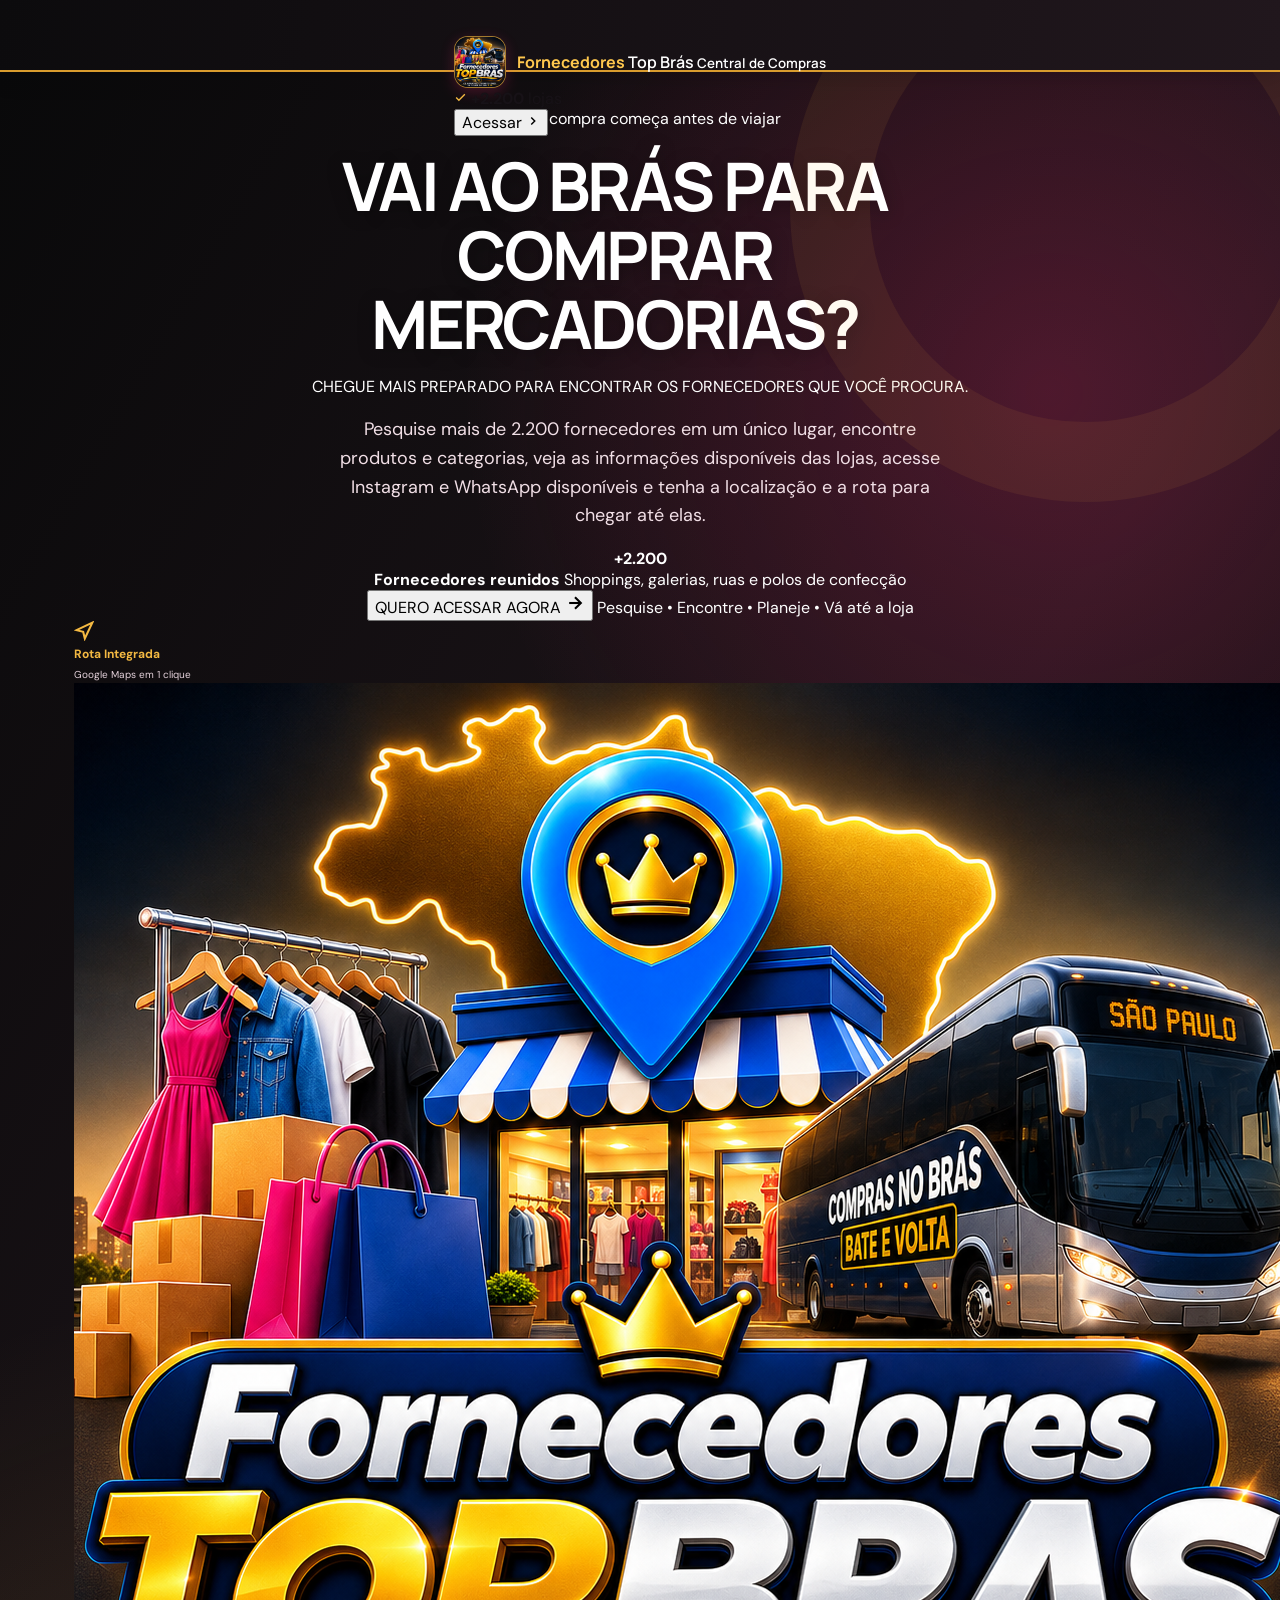
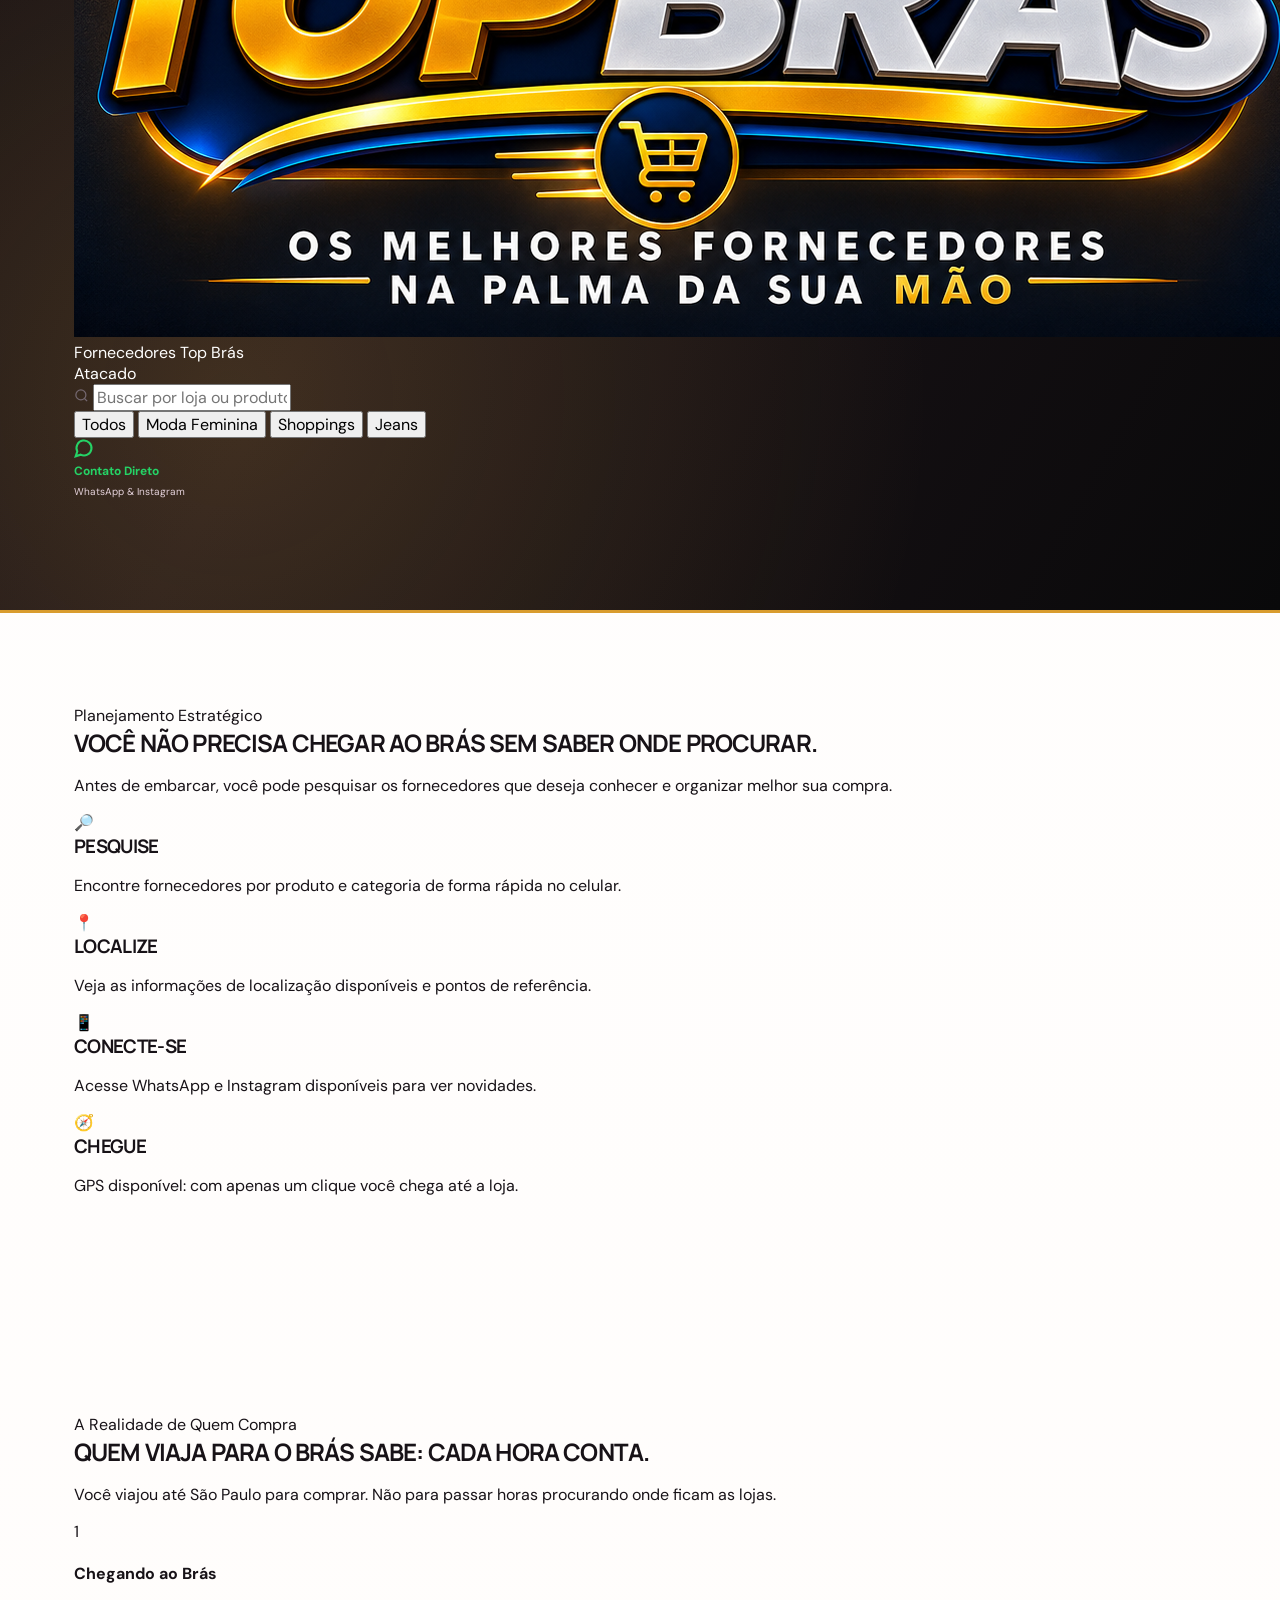
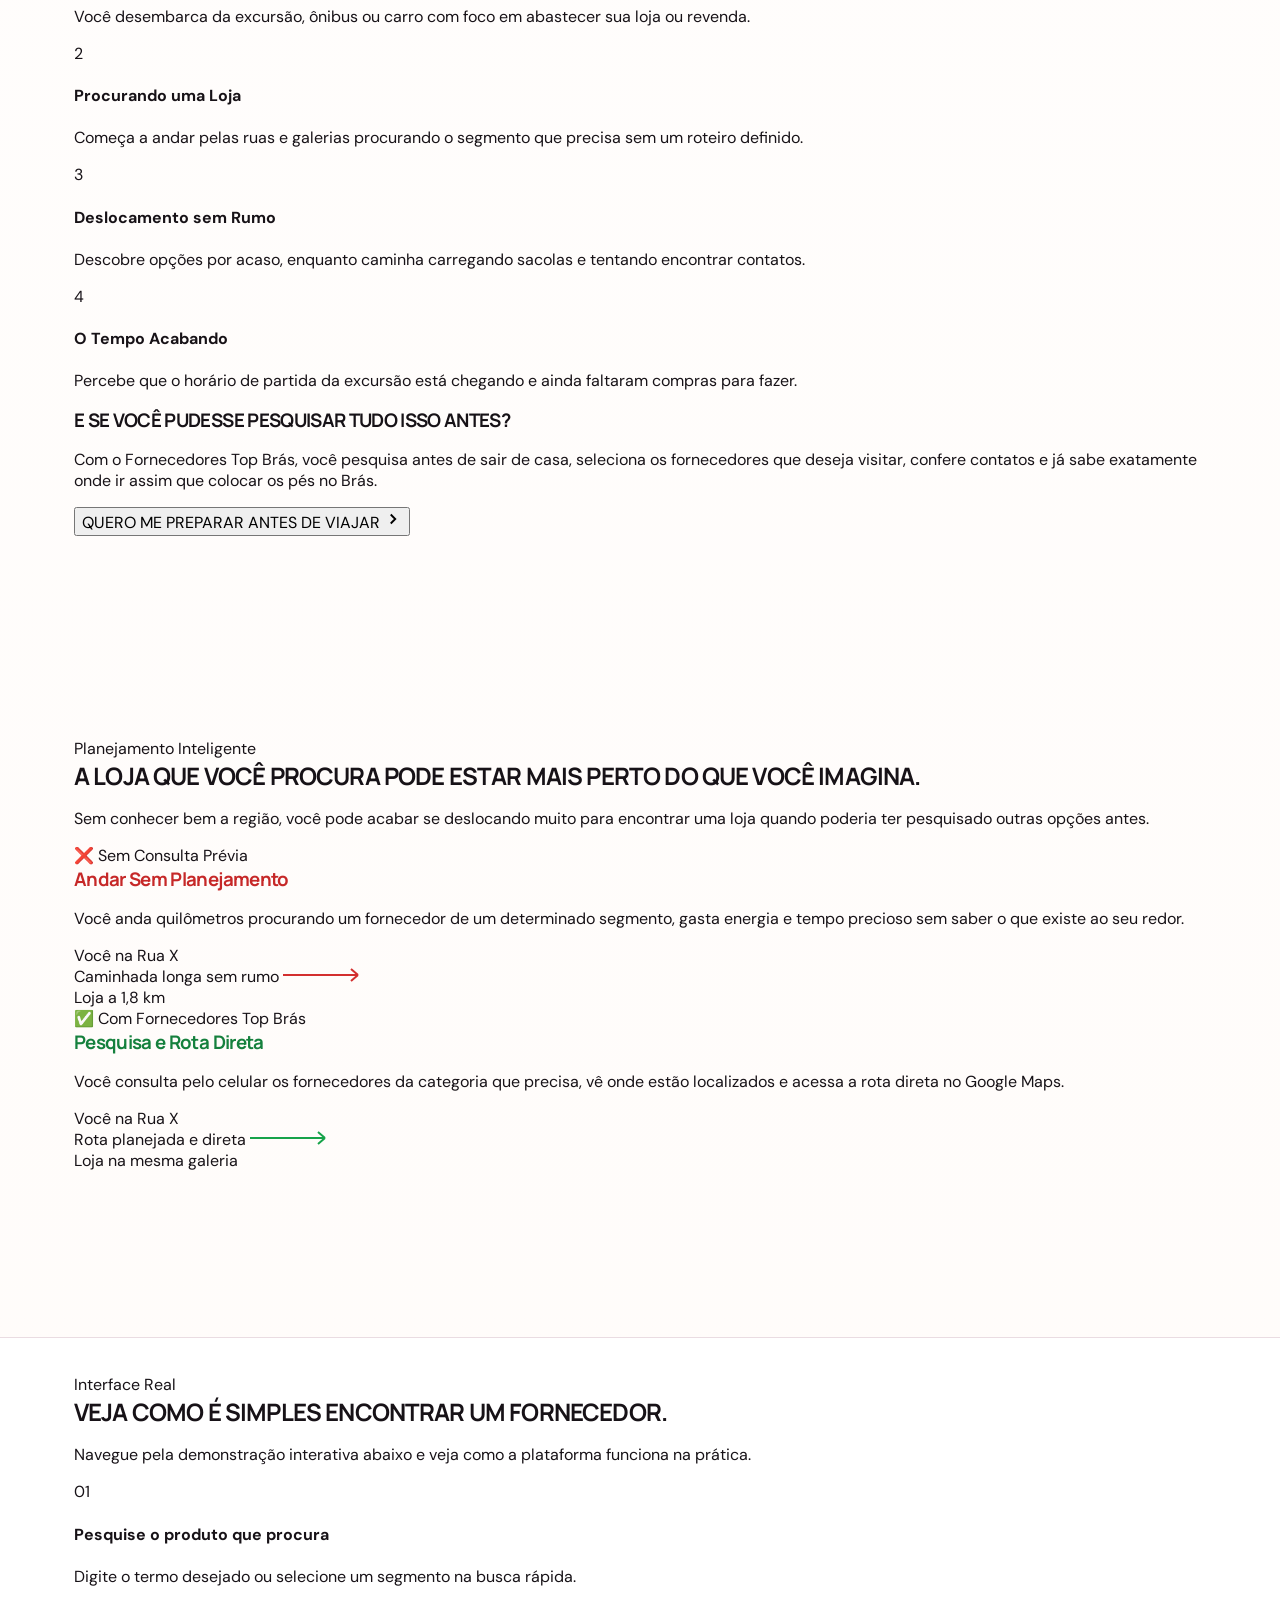
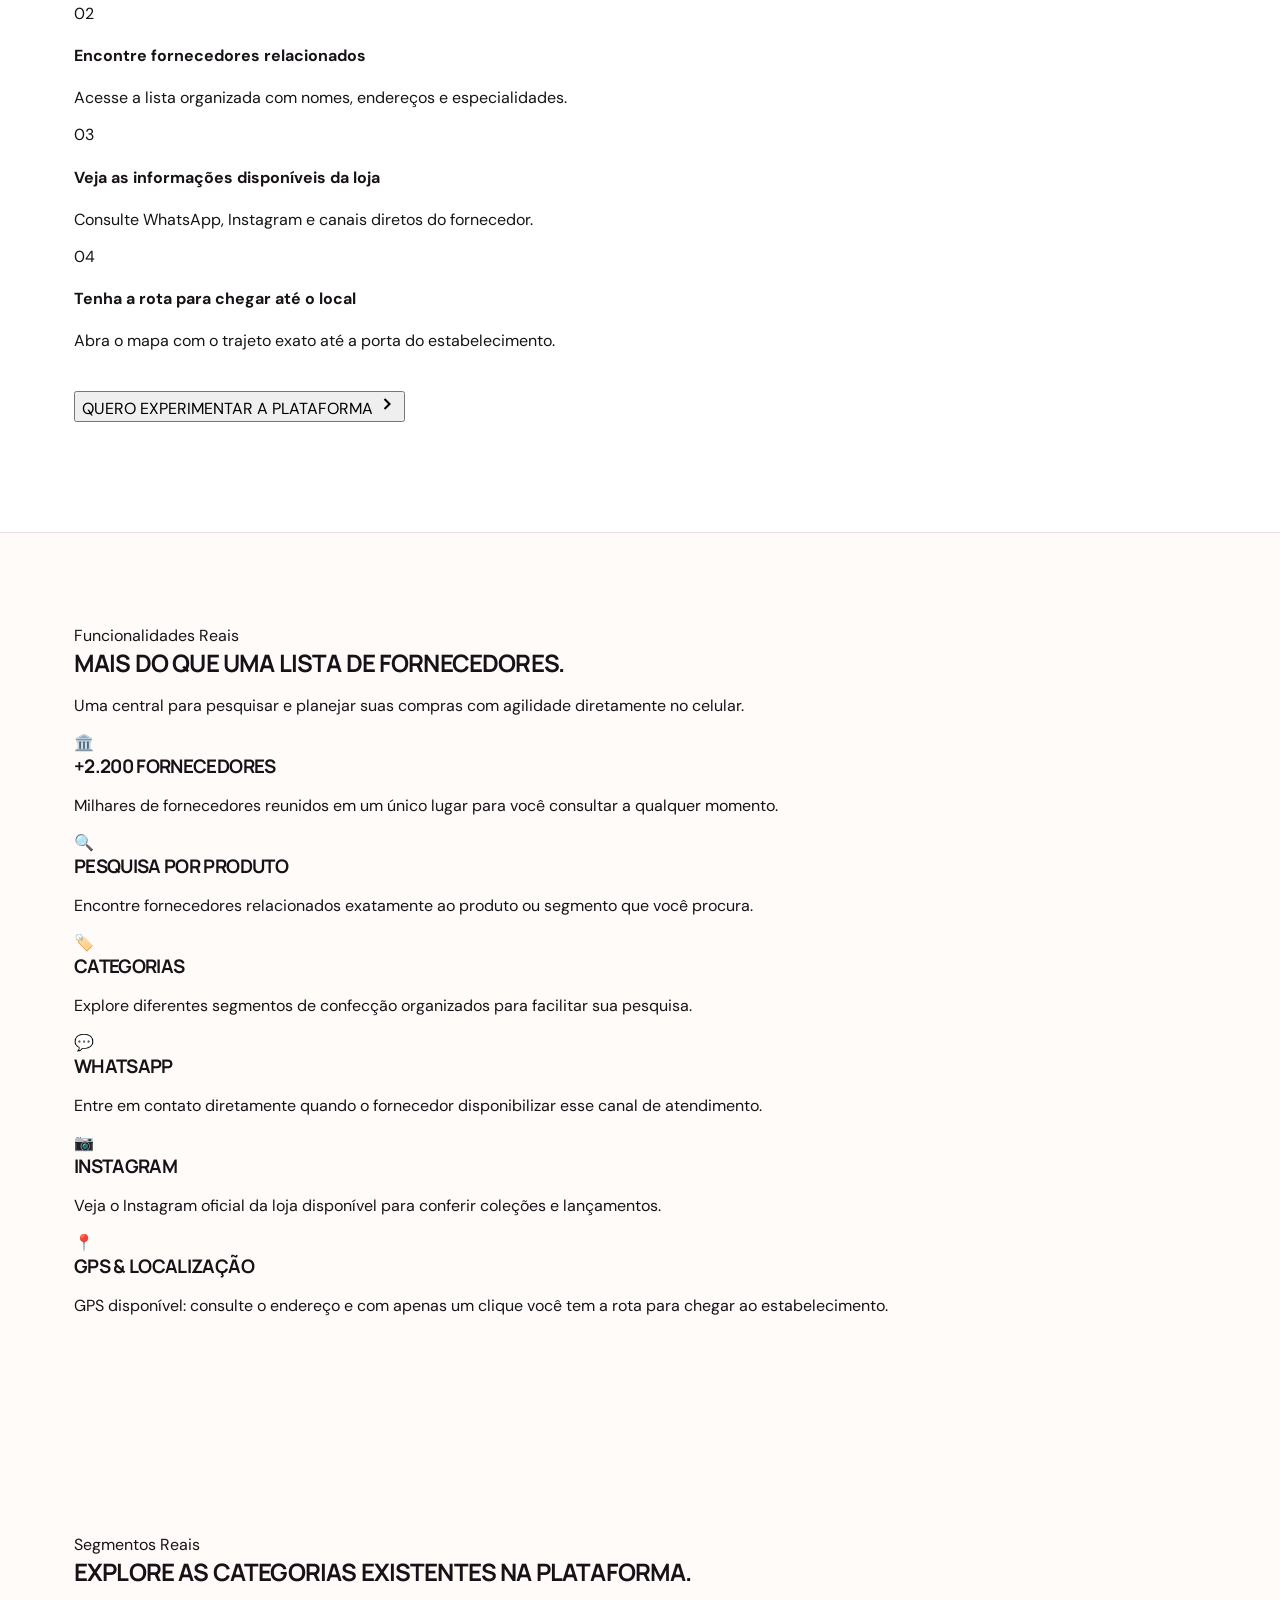
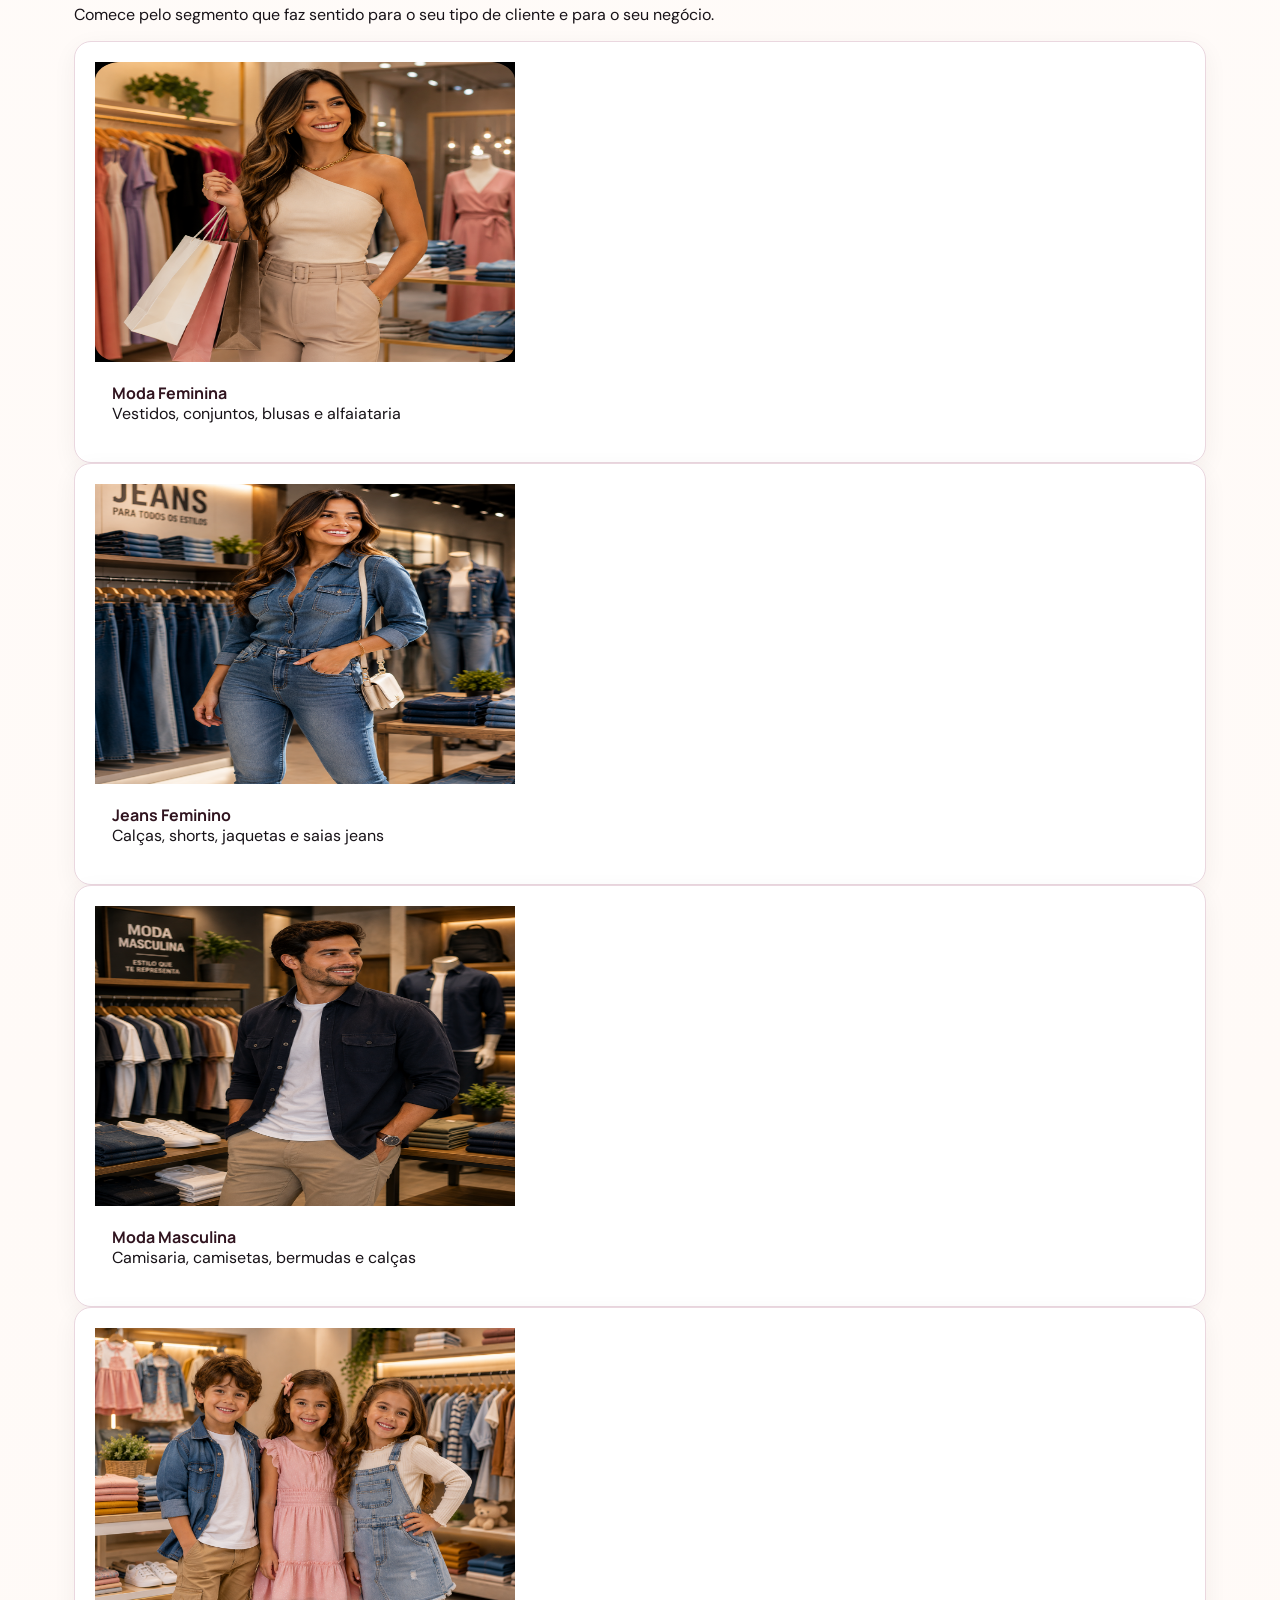
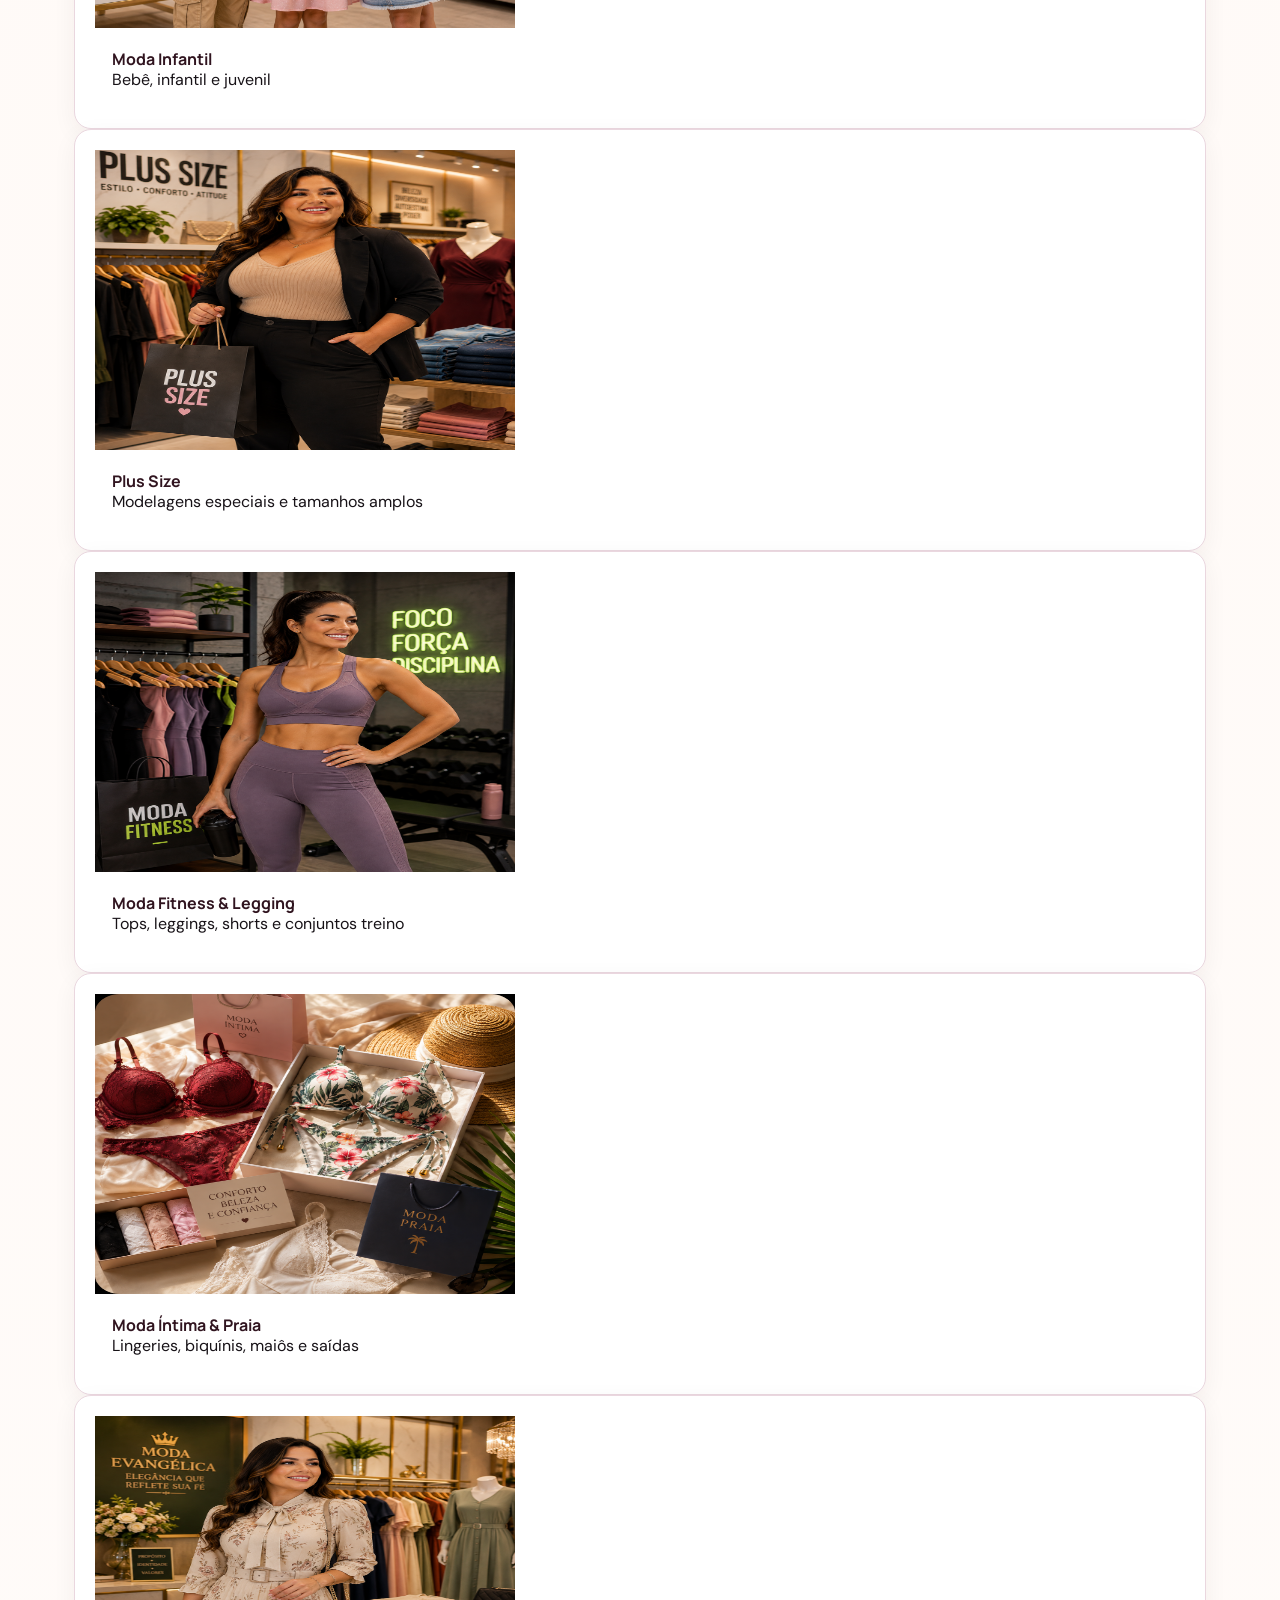
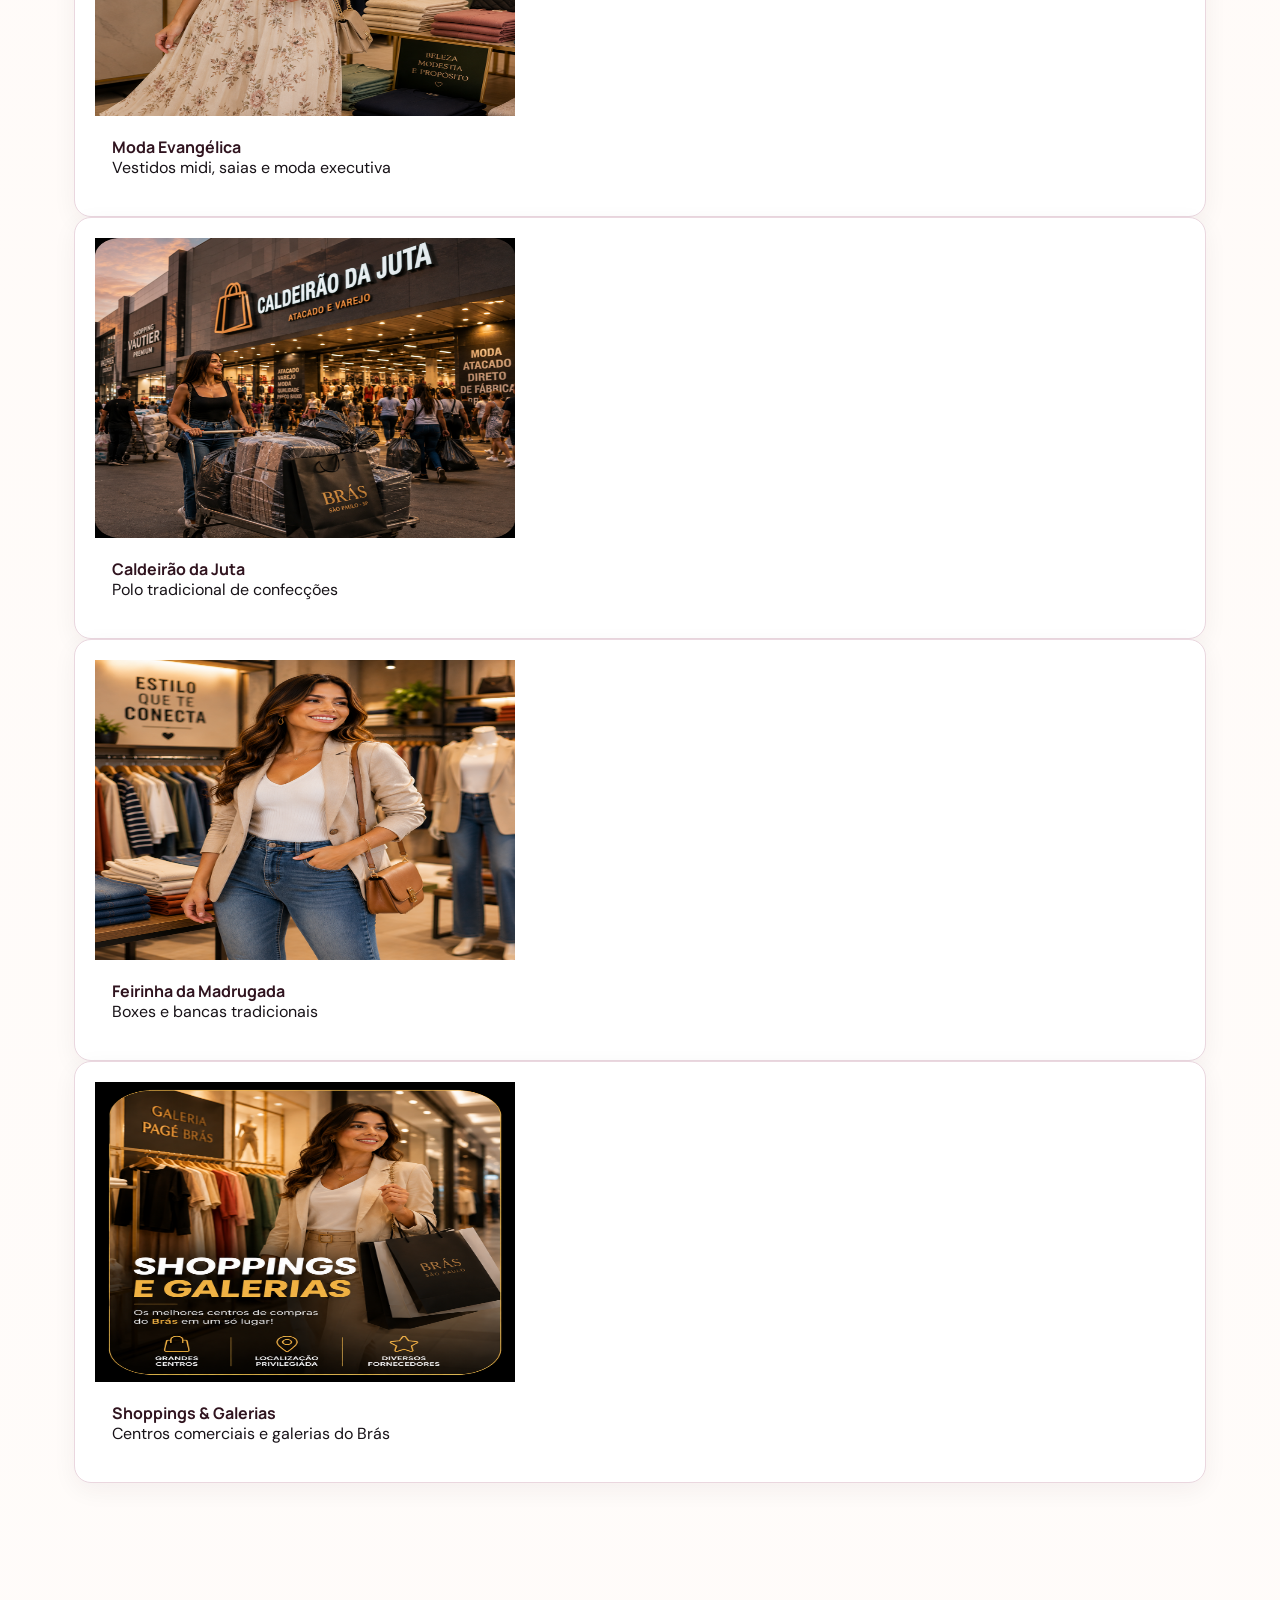
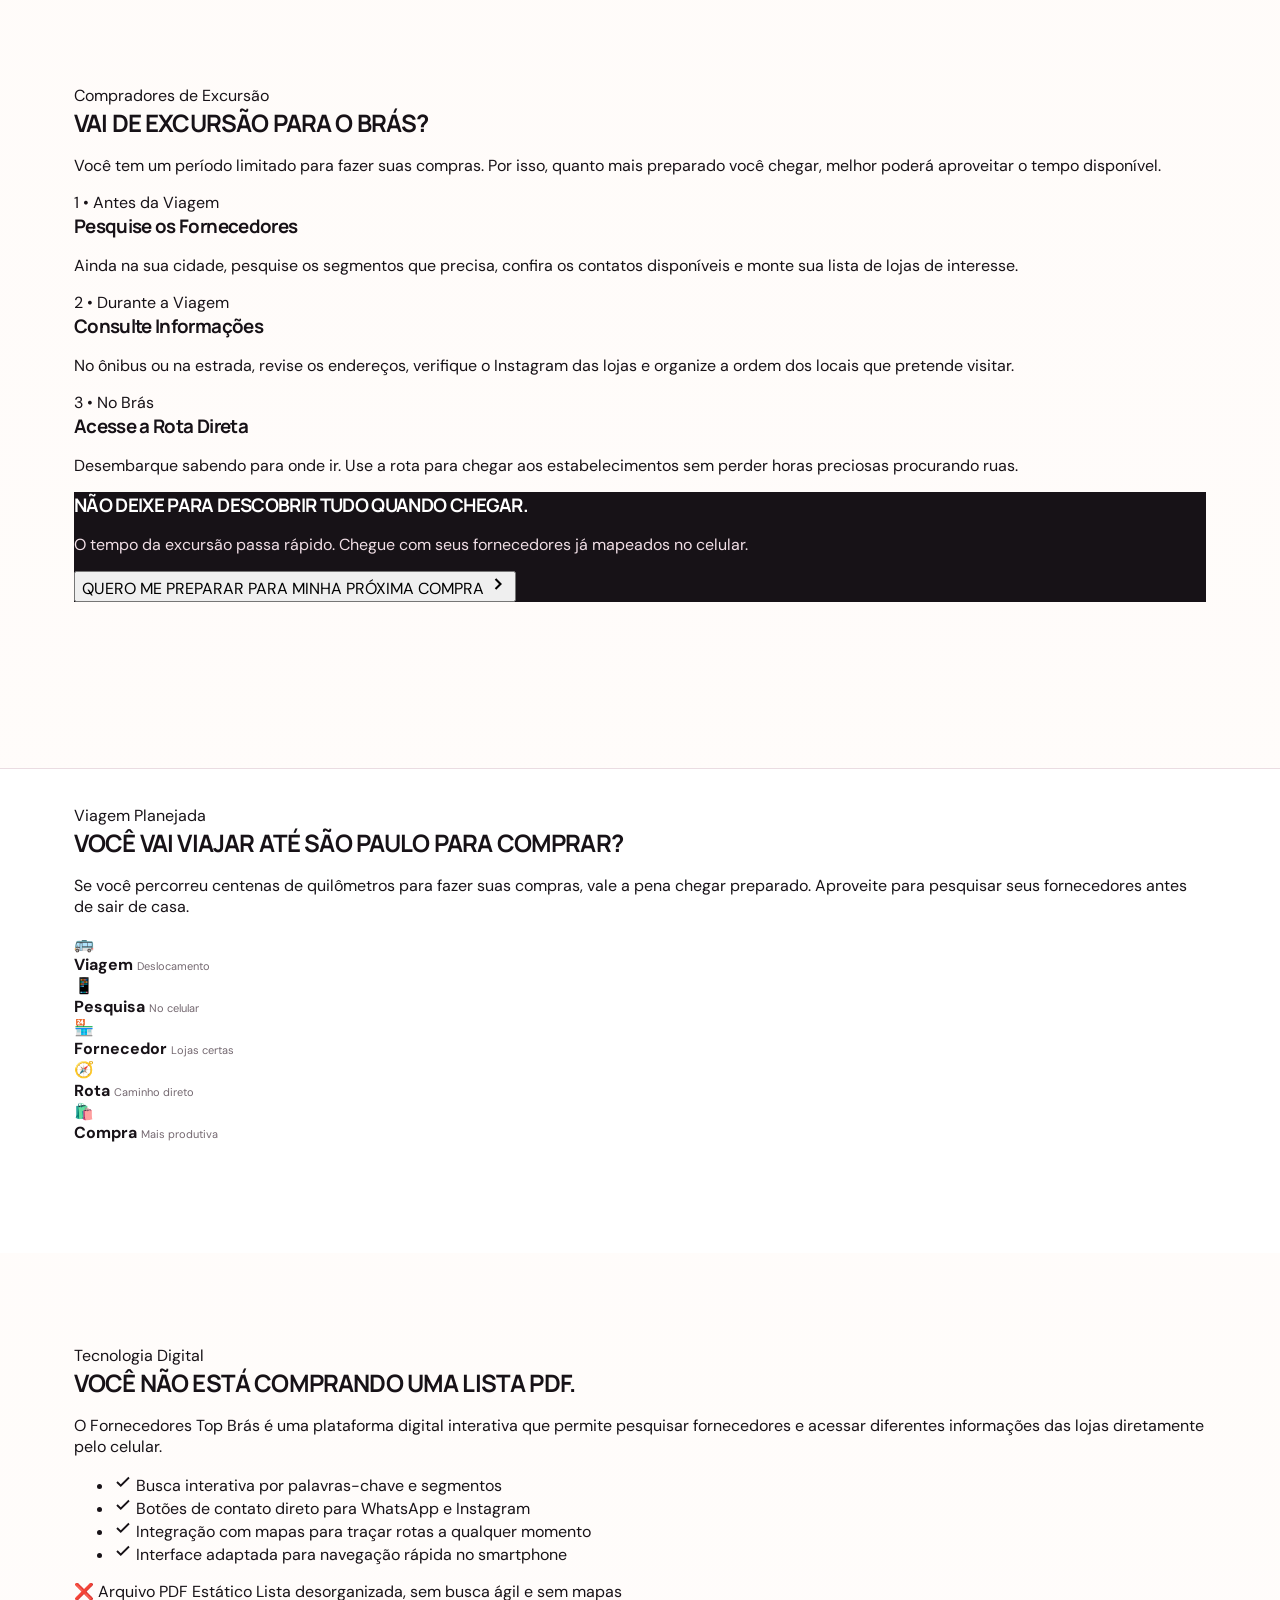
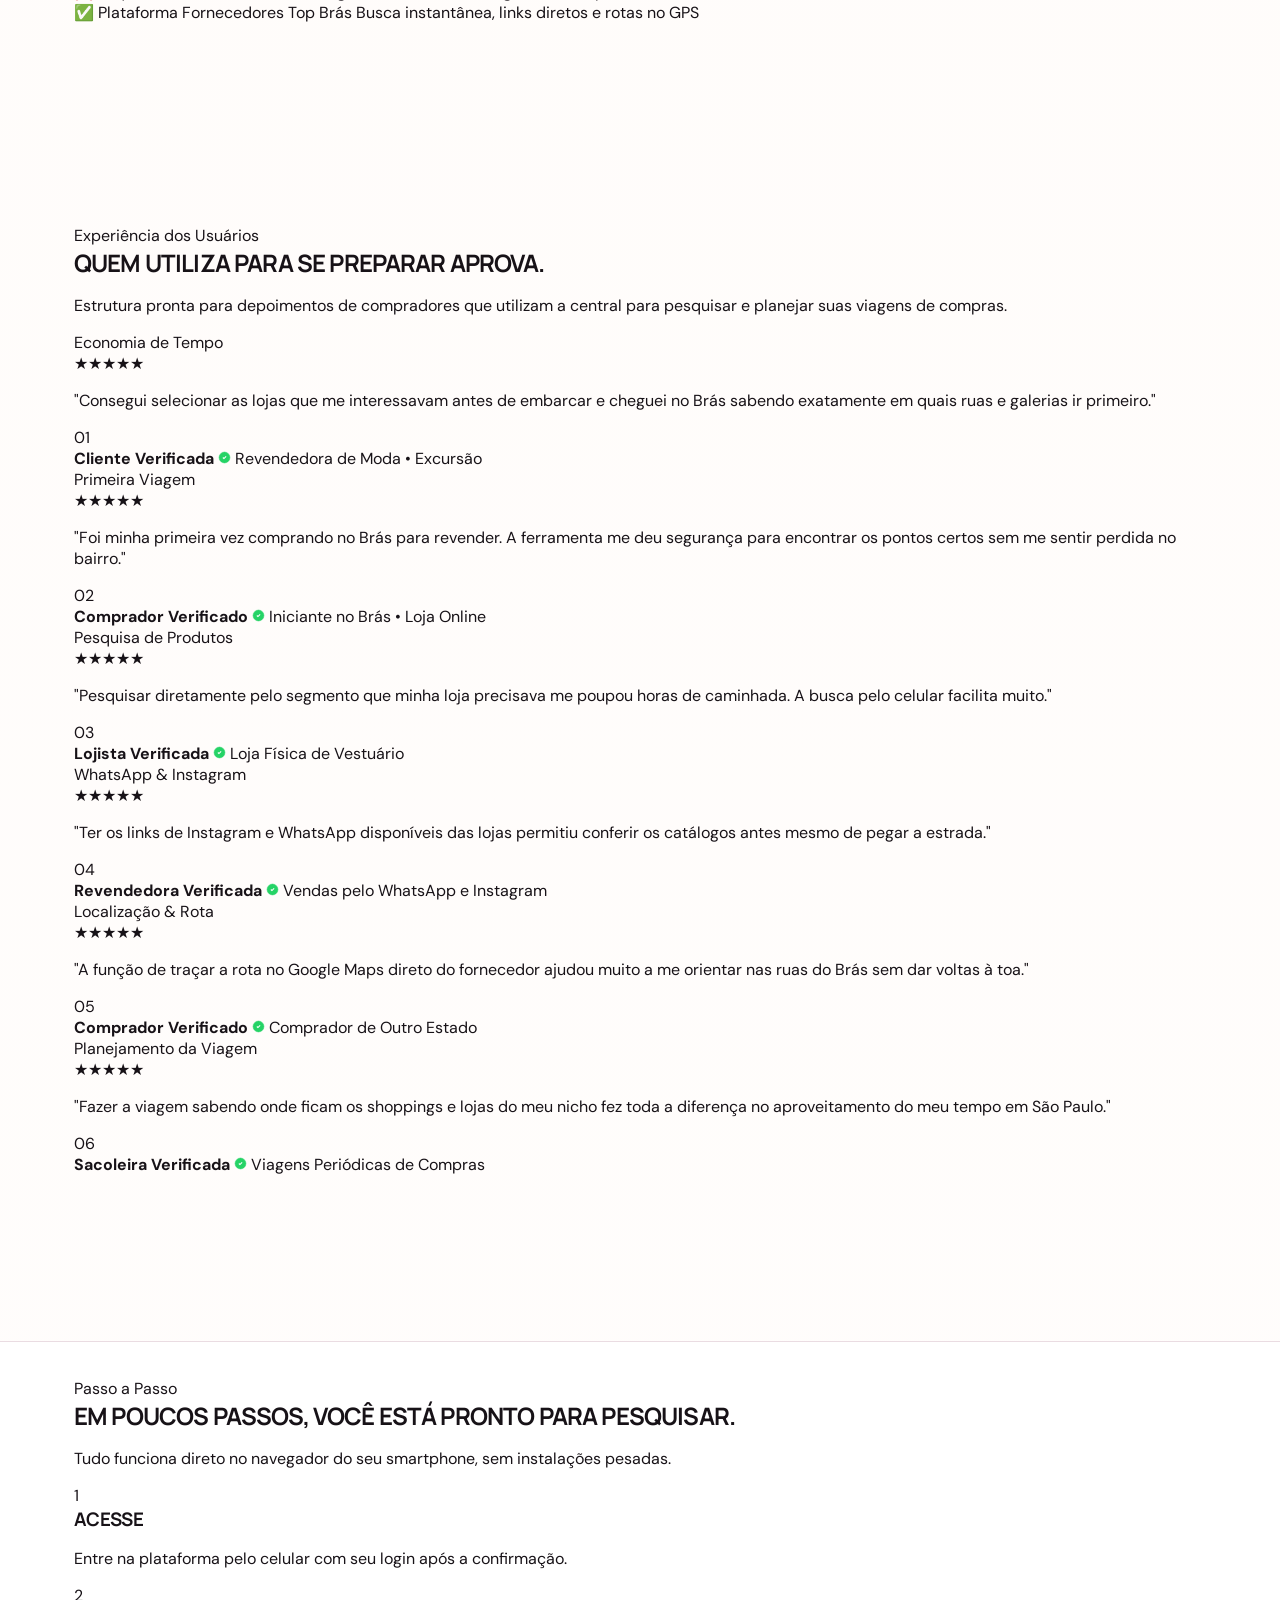
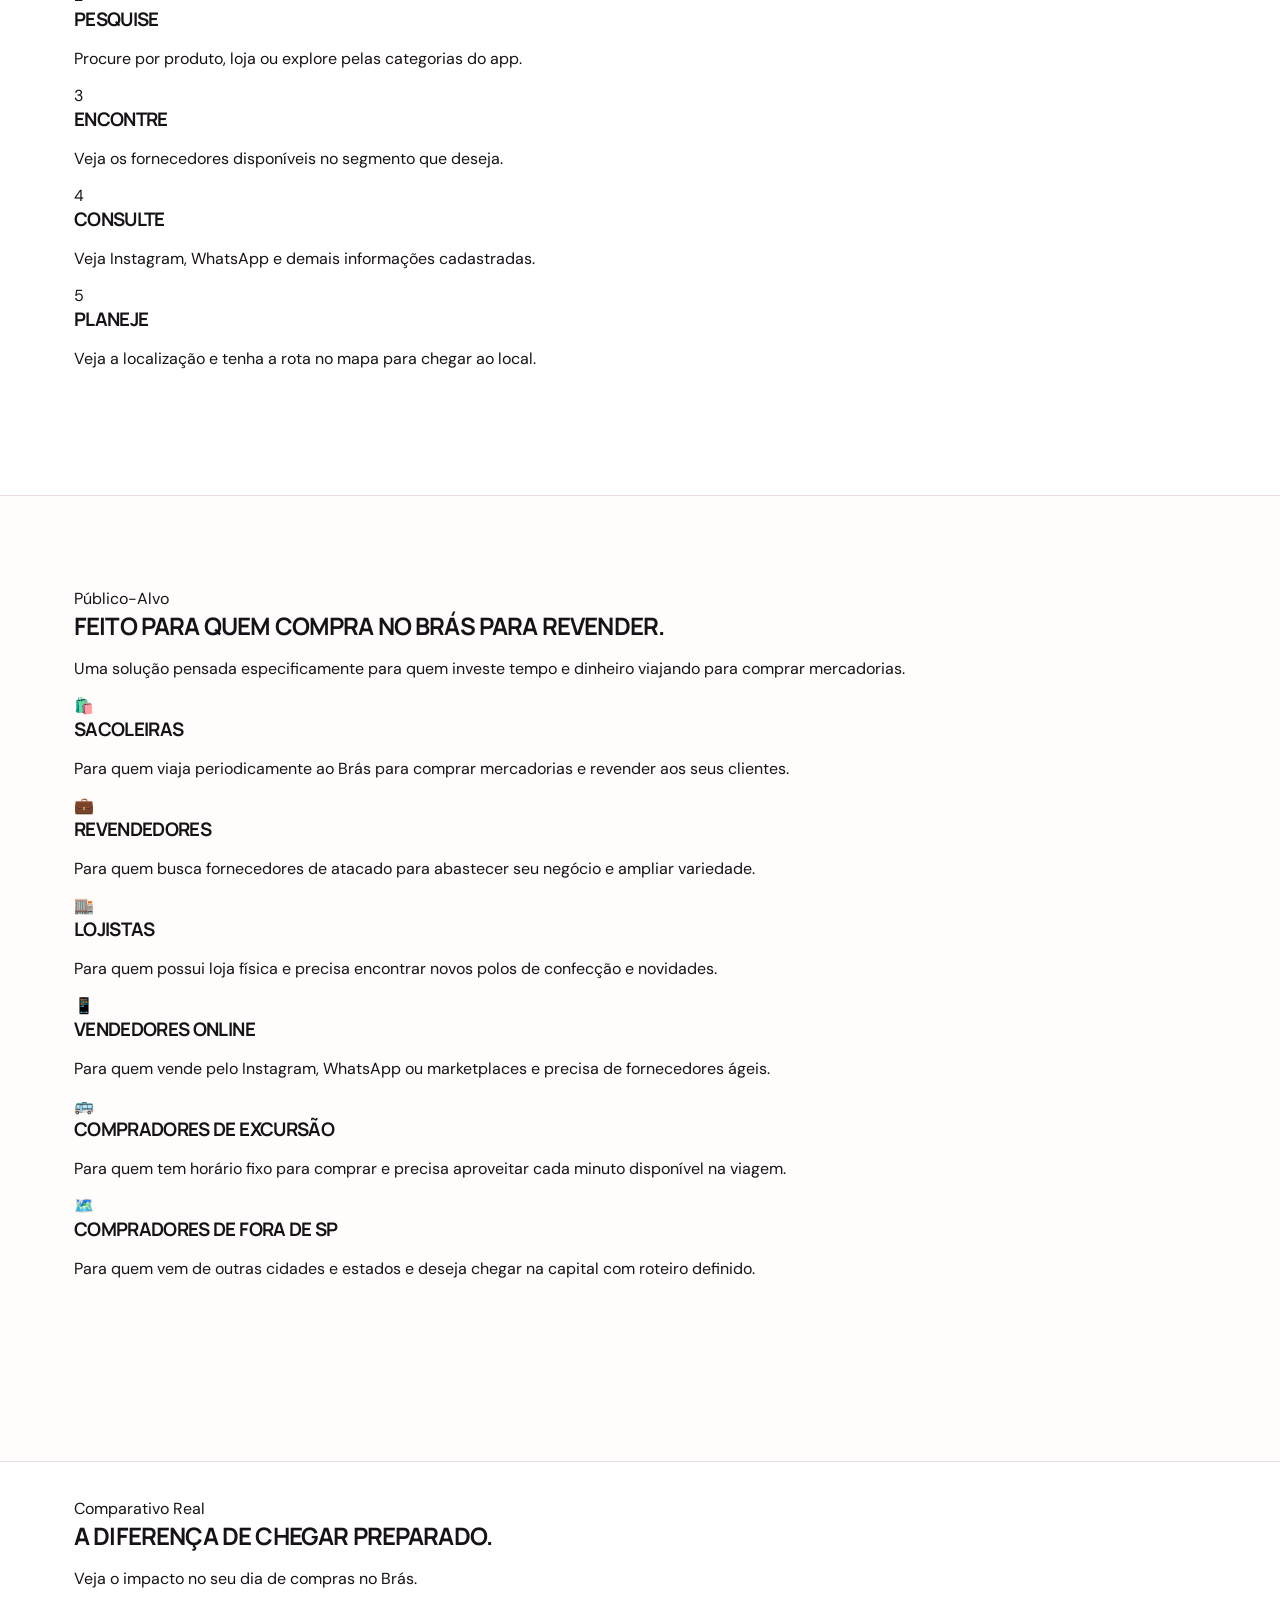
==== landing.html @ 933d2bdf "feat: Aplicativo oficial Central de Fornecedores Top Brás com rotas GPS e 2212 fornecedores" ====
<!DOCTYPE html>
<html lang="pt-BR">
<head>
  <meta charset="UTF-8" />
  <meta name="viewport" content="width=device-width, initial-scale=1.0, maximum-scale=5.0, viewport-fit=cover" />
  <meta http-equiv="X-UA-Compatible" content="ie=edge" />
  
  <title>Fornecedores Top Brás — Central de Fornecedores para Comprar e Revender</title>
  <meta name="description" content="Pesquise mais de 2.200 fornecedores do Brás no celular. WhatsApp, Instagram, localização e rota no Google Maps com 1 clique." />
  
  <!-- Mobile Web App & PWA Metas -->
  <meta name="apple-mobile-web-app-capable" content="yes" />
  <meta name="apple-mobile-web-app-status-bar-style" content="black-translucent" />
  <meta name="format-detection" content="telephone=no" />
  <meta name="theme-color" content="#0c0b0d" />
  
  <!-- Open Graph / Meta Ads & Social Sharing -->
  <meta property="og:type" content="website" />
  <meta property="og:title" content="Fornecedores Top Brás — Central de Fornecedores para Comprar e Revender" />
  <meta property="og:description" content="Chegue mais preparado para encontrar os fornecedores que você procura no Brás. +2.200 lojas, WhatsApp, Instagram e rota direta." />
  <meta property="og:image" content="assets/fornecedores-top-bras.png" />
  
  <!-- Favicon -->
  <link rel="icon" type="image/png" href="assets/fornecedores-top-bras-logo.png" />
  <link rel="apple-touch-icon" href="assets/fornecedores-top-bras-logo.png" />
  
  <!-- Preconnect Fonts -->
  <link rel="preconnect" href="https://fonts.googleapis.com" />
  <link rel="preconnect" href="https://fonts.gstatic.com" crossorigin />
  <link href="https://fonts.googleapis.com/css2?family=DM+Sans:ital,opsz,wght@0,9..40,400;0,9..40,500;0,9..40,600;0,9..40,700;1,9..40,400&family=Manrope:wght@500;600;700;800;900&display=swap" rel="stylesheet" />
  
  <!-- Stylesheet -->
  <link rel="stylesheet" href="styles.css" />
</head>
<body>

  <!-- ==========================================================================
       HEADER / TOPBAR (MOBILE FIRST)
       ========================================================================== -->
  <header class="topbar">
    <div class="container topbar-inner">
      <a href="#" class="brand" aria-label="Fornecedores Top Brás">
        <div class="brandmark">
          <img src="assets/fornecedores-top-bras-logo.png" alt="Logo" width="40" height="40" loading="eager" />
        </div>
        <div class="brand-text">
          <span><b>Fornecedores</b> Top Brás</span>
          <small class="brand-sub">Central de Compras</small>
        </div>
      </a>

      <div class="topbar-badge">
        <svg width="13" height="13" viewBox="0 0 24 24" fill="none" stroke="#f4b942" stroke-width="2.5"><polyline points="20 6 9 17 4 12"/></svg>
        <span><b>+2.200</b> lojas</span>
      </div>

      <button type="button" class="btn btn-primary btn-topbar btn-checkout" data-action="checkout" data-cta-id="cta-topbar" aria-label="Acessar Plataforma">
        <span>Acessar</span>
        <svg width="14" height="14" viewBox="0 0 24 24" fill="none" stroke="currentColor" stroke-width="2.5"><polyline points="9 18 15 12 9 6"/></svg>
      </button>
    </div>
  </header>

  <main>
    <!-- ==========================================================================
         1. HERO — PRIMEIRA DOBRA
         ========================================================================== -->
    <section class="hero">
      <div class="container hero-grid">
        <div class="hero-copy">
          <div class="hero-pill">
            <svg width="15" height="15" viewBox="0 0 24 24" fill="none" stroke="currentColor" stroke-width="2.5"><path d="m2 7 4.41-4.41A2 2 0 0 1 7.83 2h8.34a2 2 0 0 1 1.42.59L22 7"/><path d="M4 12v8a2 2 0 0 0 2 2h12a2 2 0 0 0 2-2v-8"/><path d="M15 22v-4a2 2 0 0 0-2-2h-2a2 2 0 0 0-2 2v4"/><path d="M2 7h20"/></svg>
            Sua compra começa antes de viajar
          </div>

          <h1 class="hero-headline">
            VAI AO BRÁS PARA COMPRAR MERCADORIAS?
          </h1>

          <div class="hero-subheadline">
            CHEGUE MAIS PREPARADO PARA ENCONTRAR OS FORNECEDORES QUE VOCÊ PROCURA.
          </div>

          <p class="hero-text">
            Pesquise mais de 2.200 fornecedores em um único lugar, encontre produtos e categorias, veja as informações disponíveis das lojas, acesse Instagram e WhatsApp disponíveis e tenha a localização e a rota para chegar até elas.
          </p>

          <div class="hero-proof-badge">
            <strong>+2.200</strong>
            <div>
              <b>Fornecedores reunidos</b>
              <span>Shoppings, galerias, ruas e polos de confecção</span>
            </div>
          </div>

          <div class="hero-cta-box">
            <button type="button" id="cta-hero" class="btn btn-primary btn-lg btn-pulse btn-checkout" data-action="checkout" data-cta-id="cta-hero">
              QUERO ACESSAR AGORA
              <svg width="20" height="20" viewBox="0 0 24 24" fill="none" stroke="currentColor" stroke-width="2.5"><line x1="5" y1="12" x2="19" y2="12"/><polyline points="12 5 19 12 12 19"/></svg>
            </button>
            <span class="microcopy">
              Pesquise • Encontre • Planeje • Vá até a loja
            </span>
          </div>
        </div>

        <!-- MOCKUP 3D DO SMARTPHONE COM INTERFACE REAL DO APP -->
        <div class="hero-visual">
          <div class="floating-badge badge-top-left">
            <svg width="20" height="20" viewBox="0 0 24 24" fill="none" stroke="#f4b942" stroke-width="2.5"><polygon points="3 11 22 2 13 21 11 13 3 11"/></svg>
            <div>
              <b style="color:#f4b942; display:block; font-size:12px;">Rota Integrada</b>
              <span style="font-size:10px; color:#e5d2db;">Google Maps em 1 clique</span>
            </div>
          </div>

          <div class="phone-mockup-wrapper">
            <div class="phone-frame">
              <div class="phone-notch">
                <div class="phone-speaker"></div>
                <div class="phone-camera"></div>
              </div>

              <div class="phone-screen">
                <div class="app-topbar">
                  <div class="app-brand">
                    <div class="app-brandmark">
                      <img src="assets/fornecedores-top-bras-logo.png" alt="Logo" />
                    </div>
                    <span>Fornecedores Top Brás</span>
                  </div>
                  <span class="app-status-badge">Atacado</span>
                </div>

                <div class="app-content">
                  <!-- Barra de Pesquisa Simulada -->
                  <div class="app-searchbox">
                    <svg width="15" height="15" viewBox="0 0 24 24" fill="none" stroke="#746870" stroke-width="2"><circle cx="11" cy="11" r="8"/><path d="m21 21-4.3-4.3"/></svg>
                    <input type="text" id="phoneSearchInput" placeholder="Buscar por loja ou produto..." aria-label="Pesquisar loja no celular" />
                  </div>

                  <!-- Filtro Rápido de Categorias -->
                  <div class="app-pills-row">
                    <button class="app-mini-pill active" data-cat="todos">Todos</button>
                    <button class="app-mini-pill" data-cat="Feminina">Moda Feminina</button>
                    <button class="app-mini-pill" data-cat="Shoppings">Shoppings</button>
                    <button class="app-mini-pill" data-cat="Jeans">Jeans</button>
                  </div>

                  <!-- Lista Dinâmica de Fornecedores Reais -->
                  <div id="phoneSuppliersList" style="display:flex; flex-direction:column; gap:8px;">
                    <!-- Preenchido via JavaScript -->
                  </div>
                </div>
              </div>
            </div>
          </div>

          <div class="floating-badge badge-bottom-right">
            <svg width="20" height="20" viewBox="0 0 24 24" fill="none" stroke="#25d366" stroke-width="2.5"><path d="M7.9 20A9 9 0 1 0 4 16.1L2 22Z"/></svg>
            <div>
              <b style="color:#25d366; display:block; font-size:12px;">Contato Direto</b>
              <span style="font-size:10px; color:#e5d2db;">WhatsApp &amp; Instagram</span>
            </div>
          </div>
        </div>
      </div>
    </section>

    <!-- ==========================================================================
         2. SEÇÃO IMEDIATAMENTE APÓS A HERO (4 BENEFÍCIOS)
         ========================================================================== -->
    <section class="section section-benefits-immediate">
      <div class="container">
        <div class="section-header text-center">
          <span class="pill-tag">Planejamento Estratégico</span>
          <h2>VOCÊ NÃO PRECISA CHEGAR AO BRÁS SEM SABER ONDE PROCURAR.</h2>
          <p>Antes de embarcar, você pode pesquisar os fornecedores que deseja conhecer e organizar melhor sua compra.</p>
        </div>

        <div class="benefits-grid">
          <div class="benefit-card">
            <div class="benefit-icon-box">🔎</div>
            <h3>PESQUISE</h3>
            <p>Encontre fornecedores por produto e categoria de forma rápida no celular.</p>
          </div>

          <div class="benefit-card">
            <div class="benefit-icon-box">📍</div>
            <h3>LOCALIZE</h3>
            <p>Veja as informações de localização disponíveis e pontos de referência.</p>
          </div>

          <div class="benefit-card">
            <div class="benefit-icon-box">📱</div>
            <h3>CONECTE-SE</h3>
            <p>Acesse WhatsApp e Instagram disponíveis para ver novidades.</p>
          </div>

          <div class="benefit-card">
            <div class="benefit-icon-box">🧭</div>
            <h3>CHEGUE</h3>
            <p>GPS disponível: com apenas um clique você chega até a loja.</p>
          </div>
        </div>
      </div>
    </section>

    <!-- ==========================================================================
         3. SEÇÃO "A DOR DE QUEM VIAJA PARA COMPRAR"
         ========================================================================== -->
    <section class="section section-dark">
      <div class="container">
        <div class="section-header text-center">
          <span class="pill-tag pill-dark">A Realidade de Quem Compra</span>
          <h2>QUEM VIAJA PARA O BRÁS SABE: CADA HORA CONTA.</h2>
          <p>Você viajou até São Paulo para comprar. Não para passar horas procurando onde ficam as lojas.</p>
        </div>

        <div class="story-journey">
          <div class="story-step-card">
            <span class="story-step-number">1</span>
            <h4>Chegando ao Brás</h4>
            <p>Você desembarca da excursão, ônibus ou carro com foco em abastecer sua loja ou revenda.</p>
          </div>

          <div class="story-step-card">
            <span class="story-step-number">2</span>
            <h4>Procurando uma Loja</h4>
            <p>Começa a andar pelas ruas e galerias procurando o segmento que precisa sem um roteiro definido.</p>
          </div>

          <div class="story-step-card">
            <span class="story-step-number">3</span>
            <h4>Deslocamento sem Rumo</h4>
            <p>Descobre opções por acaso, enquanto caminha carregando sacolas e tentando encontrar contatos.</p>
          </div>

          <div class="story-step-card">
            <span class="story-step-number">4</span>
            <h4>O Tempo Acabando</h4>
            <p>Percebe que o horário de partida da excursão está chegando e ainda faltaram compras para fazer.</p>
          </div>
        </div>

        <div class="story-solution-box">
          <h3>E SE VOCÊ PUDESSE PESQUISAR TUDO ISSO ANTES?</h3>
          <p>Com o Fornecedores Top Brás, você pesquisa antes de sair de casa, seleciona os fornecedores que deseja visitar, confere contatos e já sabe exatamente onde ir assim que colocar os pés no Brás.</p>
          
          <button type="button" id="cta-benefits" class="btn btn-gold btn-lg btn-checkout" data-action="checkout" data-cta-id="cta-benefits">
            QUERO ME PREPARAR ANTES DE VIAJAR
            <svg width="18" height="18" viewBox="0 0 24 24" fill="none" stroke="currentColor" stroke-width="2.5"><polyline points="9 18 15 12 9 6"/></svg>
          </button>
        </div>
      </div>
    </section>

    <!-- ==========================================================================
         4. SEÇÃO "O PROBLEMA DA DISTÂNCIA"
         ========================================================================== -->
    <section class="section">
      <div class="container">
        <div class="section-header text-center">
          <span class="pill-tag pill-gold">Planejamento Inteligente</span>
          <h2>A LOJA QUE VOCÊ PROCURA PODE ESTAR MAIS PERTO DO QUE VOCÊ IMAGINA.</h2>
          <p>Sem conhecer bem a região, você pode acabar se deslocando muito para encontrar uma loja quando poderia ter pesquisado outras opções antes.</p>
        </div>

        <div class="distance-comparison">
          <div class="distance-card bad">
            <span class="distance-badge">❌ Sem Consulta Prévia</span>
            <h3 style="color:#c62828;">Andar Sem Planejamento</h3>
            <p>Você anda quilômetros procurando um fornecedor de um determinado segmento, gasta energia e tempo precioso sem saber o que existe ao seu redor.</p>
            
            <div class="distance-visual-route">
              <span>Você na Rua X</span>
              <div class="distance-route-arrow long-path">
                <span>Caminhada longa sem rumo</span>
                <svg width="80" height="14" viewBox="0 0 80 14" fill="none"><path d="M0 7H75M75 7L68 1M75 7L68 13" stroke="#d32f2f" stroke-width="2"/></svg>
              </div>
              <span>Loja a 1,8 km</span>
            </div>
          </div>

          <div class="distance-card good">
            <span class="distance-badge">✅ Com Fornecedores Top Brás</span>
            <h3 style="color:#15803d;">Pesquisa e Rota Direta</h3>
            <p>Você consulta pelo celular os fornecedores da categoria que precisa, vê onde estão localizados e acessa a rota direta no Google Maps.</p>
            
            <div class="distance-visual-route">
              <span>Você na Rua X</span>
              <div class="distance-route-arrow smart-path">
                <span>Rota planejada e direta</span>
                <svg width="80" height="14" viewBox="0 0 80 14" fill="none"><path d="M0 7H75M75 7L68 1M75 7L68 13" stroke="#16a34a" stroke-width="2"/></svg>
              </div>
              <span>Loja na mesma galeria</span>
            </div>
          </div>
        </div>
      </div>
    </section>

    <!-- ==========================================================================
         5. SEÇÃO DE DEMONSTRAÇÃO EM 4 PASSOS
         ========================================================================== -->
    <section class="section" style="background:#fff; border-top:1px solid var(--line); border-bottom:1px solid var(--line);">
      <div class="container">
        <div class="section-header text-center">
          <span class="pill-tag">Interface Real</span>
          <h2>VEJA COMO É SIMPLES ENCONTRAR UM FORNECEDOR.</h2>
          <p>Navegue pela demonstração interativa abaixo e veja como a plataforma funciona na prática.</p>
        </div>

        <div class="demo-interactive">
          <div class="demo-steps-list">
            <div class="demo-step-item active" data-step-index="0">
              <div class="demo-step-badge">01</div>
              <div class="demo-step-text">
                <h4>Pesquise o produto que procura</h4>
                <p>Digite o termo desejado ou selecione um segmento na busca rápida.</p>
              </div>
            </div>

            <div class="demo-step-item" data-step-index="1">
              <div class="demo-step-badge">02</div>
              <div class="demo-step-text">
                <h4>Encontre fornecedores relacionados</h4>
                <p>Acesse a lista organizada com nomes, endereços e especialidades.</p>
              </div>
            </div>

            <div class="demo-step-item" data-step-index="2">
              <div class="demo-step-badge">03</div>
              <div class="demo-step-text">
                <h4>Veja as informações disponíveis da loja</h4>
                <p>Consulte WhatsApp, Instagram e canais diretos do fornecedor.</p>
              </div>
            </div>

            <div class="demo-step-item" data-step-index="3">
              <div class="demo-step-badge">04</div>
              <div class="demo-step-text">
                <h4>Tenha a rota para chegar até o local</h4>
                <p>Abra o mapa com o trajeto exato até a porta do estabelecimento.</p>
              </div>
            </div>
          </div>

          <div class="demo-screen-container">
            <div class="demo-screen-display" id="demoScreenDisplay">
              <!-- Conteúdo interativo preenchido via JavaScript -->
            </div>
          </div>
        </div>

        <div class="text-center" style="margin-top:40px;">
          <button type="button" id="cta-demo" class="btn btn-primary btn-lg btn-checkout" data-action="checkout" data-cta-id="cta-demo">
            QUERO EXPERIMENTAR A PLATAFORMA
            <svg width="20" height="20" viewBox="0 0 24 24" fill="none" stroke="currentColor" stroke-width="2.5"><polyline points="9 18 15 12 9 6"/></svg>
          </button>
        </div>
      </div>
    </section>

    <!-- ==========================================================================
         6. RECURSOS DA CENTRAL
         ========================================================================== -->
    <section class="section">
      <div class="container">
        <div class="section-header text-center">
          <span class="pill-tag">Funcionalidades Reais</span>
          <h2>MAIS DO QUE UMA LISTA DE FORNECEDORES.</h2>
          <p>Uma central para pesquisar e planejar suas compras com agilidade diretamente no celular.</p>
        </div>

        <div class="features-grid">
          <div class="feature-card">
            <div class="feature-card-icon">🏛️</div>
            <h3>+2.200 FORNECEDORES</h3>
            <p>Milhares de fornecedores reunidos em um único lugar para você consultar a qualquer momento.</p>
          </div>

          <div class="feature-card">
            <div class="feature-card-icon">🔍</div>
            <h3>PESQUISA POR PRODUTO</h3>
            <p>Encontre fornecedores relacionados exatamente ao produto ou segmento que você procura.</p>
          </div>

          <div class="feature-card">
            <div class="feature-card-icon">🏷️</div>
            <h3>CATEGORIAS</h3>
            <p>Explore diferentes segmentos de confecção organizados para facilitar sua pesquisa.</p>
          </div>

          <div class="feature-card">
            <div class="feature-card-icon">💬</div>
            <h3>WHATSAPP</h3>
            <p>Entre em contato diretamente quando o fornecedor disponibilizar esse canal de atendimento.</p>
          </div>

          <div class="feature-card">
            <div class="feature-card-icon">📷</div>
            <h3>INSTAGRAM</h3>
            <p>Veja o Instagram oficial da loja disponível para conferir coleções e lançamentos.</p>
          </div>

          <div class="feature-card">
            <div class="feature-card-icon">📍</div>
            <h3>GPS &amp; LOCALIZAÇÃO</h3>
            <p>GPS disponível: consulte o endereço e com apenas um clique você tem a rota para chegar ao estabelecimento.</p>
          </div>
        </div>
      </div>
    </section>

    <!-- ==========================================================================
         7. VITRINE DE CATEGORIAS REAIS DO APP
         ========================================================================== -->
    <section class="section section-dark" id="categorias">
      <div class="container">
        <div class="section-header text-center">
          <span class="pill-tag pill-dark">Segmentos Reais</span>
          <h2>EXPLORE AS CATEGORIAS EXISTENTES NA PLATAFORMA.</h2>
          <p>Comece pelo segmento que faz sentido para o seu tipo de cliente e para o seu negócio.</p>
        </div>

        <div class="categories-grid">
          <!-- 01 Moda Feminina -->
          <div class="category-card">
            <div class="category-photo-wrapper">
              <img src="assets/categories/01-moda-feminina.png" alt="Moda Feminina" loading="lazy" width="420" height="300" />
            </div>
            <div class="category-meta">
              <b>Moda Feminina</b>
              <span>Vestidos, conjuntos, blusas e alfaiataria</span>
            </div>
          </div>

          <!-- 02 Jeans Feminino -->
          <div class="category-card">
            <div class="category-photo-wrapper">
              <img src="assets/categories/05-jeans-feminino.png" alt="Jeans Feminino" loading="lazy" width="420" height="300" />
            </div>
            <div class="category-meta">
              <b>Jeans Feminino</b>
              <span>Calças, shorts, jaquetas e saias jeans</span>
            </div>
          </div>

          <!-- 03 Moda Masculina -->
          <div class="category-card">
            <div class="category-photo-wrapper">
              <img src="assets/categories/09-moda-masculina.png" alt="Moda Masculina" loading="lazy" width="420" height="300" />
            </div>
            <div class="category-meta">
              <b>Moda Masculina</b>
              <span>Camisaria, camisetas, bermudas e calças</span>
            </div>
          </div>

          <!-- 04 Moda Infantil -->
          <div class="category-card">
            <div class="category-photo-wrapper">
              <img src="assets/categories/08-moda-infantil.png" alt="Moda Infantil" loading="lazy" width="420" height="300" />
            </div>
            <div class="category-meta">
              <b>Moda Infantil</b>
              <span>Bebê, infantil e juvenil</span>
            </div>
          </div>

          <!-- 05 Plus Size -->
          <div class="category-card">
            <div class="category-photo-wrapper">
              <img src="assets/categories/06-plus-size.png" alt="Plus Size" loading="lazy" width="420" height="300" />
            </div>
            <div class="category-meta">
              <b>Plus Size</b>
              <span>Modelagens especiais e tamanhos amplos</span>
            </div>
          </div>

          <!-- 06 Moda Fitness e Legging -->
          <div class="category-card">
            <div class="category-photo-wrapper">
              <img src="assets/categories/04-moda-fitness-legging.png" alt="Moda Fitness e Legging" loading="lazy" width="420" height="300" />
            </div>
            <div class="category-meta">
              <b>Moda Fitness &amp; Legging</b>
              <span>Tops, leggings, shorts e conjuntos treino</span>
            </div>
          </div>

          <!-- 07 Moda Íntima e Praia -->
          <div class="category-card">
            <div class="category-photo-wrapper">
              <img src="assets/categories/03-moda-intima-praia.png" alt="Moda Íntima e Praia" loading="lazy" width="420" height="300" />
            </div>
            <div class="category-meta">
              <b>Moda Íntima &amp; Praia</b>
              <span>Lingeries, biquínis, maiôs e saídas</span>
            </div>
          </div>

          <!-- 08 Moda Evangélica -->
          <div class="category-card">
            <div class="category-photo-wrapper">
              <img src="assets/categories/07-moda-evangelica.png" alt="Moda Evangélica" loading="lazy" width="420" height="300" />
            </div>
            <div class="category-meta">
              <b>Moda Evangélica</b>
              <span>Vestidos midi, saias e moda executiva</span>
            </div>
          </div>

          <!-- 09 Caldeirão da Juta -->
          <div class="category-card">
            <div class="category-photo-wrapper">
              <img src="assets/categories/02-caldeirao-da-juta.png" alt="Caldeirão da Juta" loading="lazy" width="420" height="300" />
            </div>
            <div class="category-meta">
              <b>Caldeirão da Juta</b>
              <span>Polo tradicional de confecções</span>
            </div>
          </div>

          <!-- 10 Feirinha da Madrugada / Bônus -->
          <div class="category-card">
            <div class="category-photo-wrapper">
              <img src="assets/categories/10-feirinha-madrugada-bonus.png" alt="Feirinha da Madrugada / Bônus" loading="lazy" width="420" height="300" />
            </div>
            <div class="category-meta">
              <b>Feirinha da Madrugada</b>
              <span>Boxes e bancas tradicionais</span>
            </div>
          </div>

          <!-- 11 Shoppings e galerias -->
          <div class="category-card">
            <div class="category-photo-wrapper">
              <img src="assets/categories/11-shoppings-galerias.png" alt="Shoppings e galerias" loading="lazy" width="420" height="300" />
            </div>
            <div class="category-meta">
              <b>Shoppings &amp; Galerias</b>
              <span>Centros comerciais e galerias do Brás</span>
            </div>
          </div>
        </div>
      </div>
    </section>

    <!-- ==========================================================================
         8. SEÇÃO PARA QUEM VIAJA DE EXCURSÃO (MUITO IMPORTANTE)
         ========================================================================== -->
    <section class="section">
      <div class="container">
        <div class="section-header text-center">
          <span class="pill-tag pill-gold">Compradores de Excursão</span>
          <h2>VAI DE EXCURSÃO PARA O BRÁS?</h2>
          <p>Você tem um período limitado para fazer suas compras. Por isso, quanto mais preparado você chegar, melhor poderá aproveitar o tempo disponível.</p>
        </div>

        <div class="journey-flow-boxes">
          <div class="journey-box">
            <span class="journey-box-tag">1 • Antes da Viagem</span>
            <h3>Pesquise os Fornecedores</h3>
            <p>Ainda na sua cidade, pesquise os segmentos que precisa, confira os contatos disponíveis e monte sua lista de lojas de interesse.</p>
          </div>

          <div class="journey-box">
            <span class="journey-box-tag">2 • Durante a Viagem</span>
            <h3>Consulte Informações</h3>
            <p>No ônibus ou na estrada, revise os endereços, verifique o Instagram das lojas e organize a ordem dos locais que pretende visitar.</p>
          </div>

          <div class="journey-box">
            <span class="journey-box-tag">3 • No Brás</span>
            <h3>Acesse a Rota Direta</h3>
            <p>Desembarque sabendo para onde ir. Use a rota para chegar aos estabelecimentos sem perder horas preciosas procurando ruas.</p>
          </div>
        </div>

        <div class="story-solution-box" style="background:var(--ink); border-color:var(--pink);">
          <h3 style="color:#fff;">NÃO DEIXE PARA DESCOBRIR TUDO QUANDO CHEGAR.</h3>
          <p style="color:#f1dfe6;">O tempo da excursão passa rápido. Chegue com seus fornecedores já mapeados no celular.</p>
          
          <button type="button" class="btn btn-primary btn-lg btn-checkout" data-action="checkout" data-cta-id="cta-excursao">
            QUERO ME PREPARAR PARA MINHA PRÓXIMA COMPRA
            <svg width="20" height="20" viewBox="0 0 24 24" fill="none" stroke="currentColor" stroke-width="2.5"><polyline points="9 18 15 12 9 6"/></svg>
          </button>
        </div>
      </div>
    </section>

    <!-- ==========================================================================
         9. SEÇÃO PARA QUEM VEM DE OUTRA CIDADE
         ========================================================================== -->
    <section class="section" style="background:#fff; border-top:1px solid var(--line);">
      <div class="container">
        <div class="section-header text-center">
          <span class="pill-tag">Viagem Planejada</span>
          <h2>VOCÊ VAI VIAJAR ATÉ SÃO PAULO PARA COMPRAR?</h2>
          <p>Se você percorreu centenas de quilômetros para fazer suas compras, vale a pena chegar preparado. Aproveite para pesquisar seus fornecedores antes de sair de casa.</p>
        </div>

        <div class="timeline-cities">
          <div class="timeline-node">
            <div class="timeline-icon">🚌</div>
            <b>Viagem</b>
            <span style="font-size:11px; color:var(--muted);">Deslocamento</span>
          </div>

          <div class="timeline-connector"></div>

          <div class="timeline-node">
            <div class="timeline-icon">📱</div>
            <b>Pesquisa</b>
            <span style="font-size:11px; color:var(--muted);">No celular</span>
          </div>

          <div class="timeline-connector"></div>

          <div class="timeline-node">
            <div class="timeline-icon">🏪</div>
            <b>Fornecedor</b>
            <span style="font-size:11px; color:var(--muted);">Lojas certas</span>
          </div>

          <div class="timeline-connector"></div>

          <div class="timeline-node">
            <div class="timeline-icon">🧭</div>
            <b>Rota</b>
            <span style="font-size:11px; color:var(--muted);">Caminho direto</span>
          </div>

          <div class="timeline-connector"></div>

          <div class="timeline-node">
            <div class="timeline-icon">🛍️</div>
            <b>Compra</b>
            <span style="font-size:11px; color:var(--muted);">Mais produtiva</span>
          </div>
        </div>
      </div>
    </section>

    <!-- ==========================================================================
         10. SEÇÃO "NÃO É UM PDF"
         ========================================================================== -->
    <section class="section section-dark">
      <div class="container">
        <div class="not-pdf-box">
          <div class="not-pdf-copy">
            <span class="pill-tag pill-gold" style="margin-bottom:14px;">Tecnologia Digital</span>
            <h2>VOCÊ NÃO ESTÁ COMPRANDO UMA LISTA PDF.</h2>
            <p>O Fornecedores Top Brás é uma plataforma digital interativa que permite pesquisar fornecedores e acessar diferentes informações das lojas diretamente pelo celular.</p>

            <ul class="not-pdf-list">
              <li>
                <svg width="18" height="18" viewBox="0 0 24 24" fill="none" stroke="currentColor" stroke-width="2.5"><polyline points="20 6 9 17 4 12"/></svg>
                Busca interativa por palavras-chave e segmentos
              </li>
              <li>
                <svg width="18" height="18" viewBox="0 0 24 24" fill="none" stroke="currentColor" stroke-width="2.5"><polyline points="20 6 9 17 4 12"/></svg>
                Botões de contato direto para WhatsApp e Instagram
              </li>
              <li>
                <svg width="18" height="18" viewBox="0 0 24 24" fill="none" stroke="currentColor" stroke-width="2.5"><polyline points="20 6 9 17 4 12"/></svg>
                Integração com mapas para traçar rotas a qualquer momento
              </li>
              <li>
                <svg width="18" height="18" viewBox="0 0 24 24" fill="none" stroke="currentColor" stroke-width="2.5"><polyline points="20 6 9 17 4 12"/></svg>
                Interface adaptada para navegação rápida no smartphone
              </li>
            </ul>
          </div>

          <div class="not-pdf-visual">
            <div class="compare-row row-bad">
              <span>❌ Arquivo PDF Estático</span>
              <span>Lista desorganizada, sem busca ágil e sem mapas</span>
            </div>
            <div class="compare-row row-good">
              <span>✅ Plataforma Fornecedores Top Brás</span>
              <span>Busca instantânea, links diretos e rotas no GPS</span>
            </div>
          </div>
        </div>
      </div>
    </section>

    <!-- ==========================================================================
         11. PROVA SOCIAL — ESTRUTURA RIGOROSA (6 CARDS ESTRUTURADOS)
         ========================================================================== -->
    <section class="section" id="depoimentos">
      <div class="container">
        <div class="section-header text-center">
          <span class="pill-tag">Experiência dos Usuários</span>
          <h2>QUEM UTILIZA PARA SE PREPARAR APROVA.</h2>
          <p>Estrutura pronta para depoimentos de compradores que utilizam a central para pesquisar e planejar suas viagens de compras.</p>
        </div>

        <div class="testimonials-grid">
          <!-- CARD 1: ECONOMIA DE TEMPO -->
          <div class="testimonial-card">
            <div>
              <div class="testimonial-header-row">
                <span class="testimonial-angle-tag">Economia de Tempo</span>
                <div class="testimonial-stars" aria-label="5 estrelas">★★★★★</div>
              </div>
              <p class="testimonial-content">
                "Consegui selecionar as lojas que me interessavam antes de embarcar e cheguei no Brás sabendo exatamente em quais ruas e galerias ir primeiro."
              </p>
            </div>
            <div class="testimonial-author">
              <div class="testimonial-avatar-ph">01</div>
              <div class="testimonial-info">
                <b>Cliente Verificada <svg width="13" height="13" viewBox="0 0 24 24" fill="#25d366" stroke="#25d366"><circle cx="12" cy="12" r="10"/><path d="m9 12 2 2 4-4" stroke="#fff" stroke-width="2"/></svg></b>
                <span>Revendedora de Moda • Excursão</span>
              </div>
            </div>
          </div>

          <!-- CARD 2: PRIMEIRA VIAGEM AO BRÁS -->
          <div class="testimonial-card">
            <div>
              <div class="testimonial-header-row">
                <span class="testimonial-angle-tag">Primeira Viagem</span>
                <div class="testimonial-stars" aria-label="5 estrelas">★★★★★</div>
              </div>
              <p class="testimonial-content">
                "Foi minha primeira vez comprando no Brás para revender. A ferramenta me deu segurança para encontrar os pontos certos sem me sentir perdida no bairro."
              </p>
            </div>
            <div class="testimonial-author">
              <div class="testimonial-avatar-ph">02</div>
              <div class="testimonial-info">
                <b>Comprador Verificado <svg width="13" height="13" viewBox="0 0 24 24" fill="#25d366" stroke="#25d366"><circle cx="12" cy="12" r="10"/><path d="m9 12 2 2 4-4" stroke="#fff" stroke-width="2"/></svg></b>
                <span>Iniciante no Brás • Loja Online</span>
              </div>
            </div>
          </div>

          <!-- CARD 3: PESQUISA DE PRODUTOS -->
          <div class="testimonial-card">
            <div>
              <div class="testimonial-header-row">
                <span class="testimonial-angle-tag">Pesquisa de Produtos</span>
                <div class="testimonial-stars" aria-label="5 estrelas">★★★★★</div>
              </div>
              <p class="testimonial-content">
                "Pesquisar diretamente pelo segmento que minha loja precisava me poupou horas de caminhada. A busca pelo celular facilita muito."
              </p>
            </div>
            <div class="testimonial-author">
              <div class="testimonial-avatar-ph">03</div>
              <div class="testimonial-info">
                <b>Lojista Verificada <svg width="13" height="13" viewBox="0 0 24 24" fill="#25d366" stroke="#25d366"><circle cx="12" cy="12" r="10"/><path d="m9 12 2 2 4-4" stroke="#fff" stroke-width="2"/></svg></b>
                <span>Loja Física de Vestuário</span>
              </div>
            </div>
          </div>

          <!-- CARD 4: WHATSAPP E INSTAGRAM -->
          <div class="testimonial-card">
            <div>
              <div class="testimonial-header-row">
                <span class="testimonial-angle-tag">WhatsApp &amp; Instagram</span>
                <div class="testimonial-stars" aria-label="5 estrelas">★★★★★</div>
              </div>
              <p class="testimonial-content">
                "Ter os links de Instagram e WhatsApp disponíveis das lojas permitiu conferir os catálogos antes mesmo de pegar a estrada."
              </p>
            </div>
            <div class="testimonial-author">
              <div class="testimonial-avatar-ph">04</div>
              <div class="testimonial-info">
                <b>Revendedora Verificada <svg width="13" height="13" viewBox="0 0 24 24" fill="#25d366" stroke="#25d366"><circle cx="12" cy="12" r="10"/><path d="m9 12 2 2 4-4" stroke="#fff" stroke-width="2"/></svg></b>
                <span>Vendas pelo WhatsApp e Instagram</span>
              </div>
            </div>
          </div>

          <!-- CARD 5: LOCALIZAÇÃO E ROTA -->
          <div class="testimonial-card">
            <div>
              <div class="testimonial-header-row">
                <span class="testimonial-angle-tag">Localização &amp; Rota</span>
                <div class="testimonial-stars" aria-label="5 estrelas">★★★★★</div>
              </div>
              <p class="testimonial-content">
                "A função de traçar a rota no Google Maps direto do fornecedor ajudou muito a me orientar nas ruas do Brás sem dar voltas à toa."
              </p>
            </div>
            <div class="testimonial-author">
              <div class="testimonial-avatar-ph">05</div>
              <div class="testimonial-info">
                <b>Comprador Verificado <svg width="13" height="13" viewBox="0 0 24 24" fill="#25d366" stroke="#25d366"><circle cx="12" cy="12" r="10"/><path d="m9 12 2 2 4-4" stroke="#fff" stroke-width="2"/></svg></b>
                <span>Comprador de Outro Estado</span>
              </div>
            </div>
          </div>

          <!-- CARD 6: PLANEJAMENTO DA VIAGEM -->
          <div class="testimonial-card">
            <div>
              <div class="testimonial-header-row">
                <span class="testimonial-angle-tag">Planejamento da Viagem</span>
                <div class="testimonial-stars" aria-label="5 estrelas">★★★★★</div>
              </div>
              <p class="testimonial-content">
                "Fazer a viagem sabendo onde ficam os shoppings e lojas do meu nicho fez toda a diferença no aproveitamento do meu tempo em São Paulo."
              </p>
            </div>
            <div class="testimonial-author">
              <div class="testimonial-avatar-ph">06</div>
              <div class="testimonial-info">
                <b>Sacoleira Verificada <svg width="13" height="13" viewBox="0 0 24 24" fill="#25d366" stroke="#25d366"><circle cx="12" cy="12" r="10"/><path d="m9 12 2 2 4-4" stroke="#fff" stroke-width="2"/></svg></b>
                <span>Viagens Periódicas de Compras</span>
              </div>
            </div>
          </div>
        </div>
      </div>
    </section>

    <!-- ==========================================================================
         12. SEÇÃO "COMO FUNCIONA" (5 PASSOS)
         ========================================================================== -->
    <section class="section" style="background:#fff; border-top:1px solid var(--line); border-bottom:1px solid var(--line);" id="como-funciona">
      <div class="container">
        <div class="section-header text-center">
          <span class="pill-tag">Passo a Passo</span>
          <h2>EM POUCOS PASSOS, VOCÊ ESTÁ PRONTO PARA PESQUISAR.</h2>
          <p>Tudo funciona direto no navegador do seu smartphone, sem instalações pesadas.</p>
        </div>

        <div class="how-it-works-grid">
          <div class="how-step-card">
            <div class="how-step-num">1</div>
            <h3>ACESSE</h3>
            <p>Entre na plataforma pelo celular com seu login após a confirmação.</p>
          </div>

          <div class="how-step-card">
            <div class="how-step-num">2</div>
            <h3>PESQUISE</h3>
            <p>Procure por produto, loja ou explore pelas categorias do app.</p>
          </div>

          <div class="how-step-card">
            <div class="how-step-num">3</div>
            <h3>ENCONTRE</h3>
            <p>Veja os fornecedores disponíveis no segmento que deseja.</p>
          </div>

          <div class="how-step-card">
            <div class="how-step-num">4</div>
            <h3>CONSULTE</h3>
            <p>Veja Instagram, WhatsApp e demais informações cadastradas.</p>
          </div>

          <div class="how-step-card">
            <div class="how-step-num">5</div>
            <h3>PLANEJE</h3>
            <p>Veja a localização e tenha a rota no mapa para chegar ao local.</p>
          </div>
        </div>
      </div>
    </section>

    <!-- ==========================================================================
         13. SEÇÃO "PARA QUEM É"
         ========================================================================== -->
    <section class="section">
      <div class="container">
        <div class="section-header text-center">
          <span class="pill-tag">Público-Alvo</span>
          <h2>FEITO PARA QUEM COMPRA NO BRÁS PARA REVENDER.</h2>
          <p>Uma solução pensada especificamente para quem investe tempo e dinheiro viajando para comprar mercadorias.</p>
        </div>

        <div class="audiences-grid">
          <div class="audience-card">
            <div class="audience-icon">🛍️</div>
            <div class="audience-text">
              <h3>SACOLEIRAS</h3>
              <p>Para quem viaja periodicamente ao Brás para comprar mercadorias e revender aos seus clientes.</p>
            </div>
          </div>

          <div class="audience-card">
            <div class="audience-icon">💼</div>
            <div class="audience-text">
              <h3>REVENDEDORES</h3>
              <p>Para quem busca fornecedores de atacado para abastecer seu negócio e ampliar variedade.</p>
            </div>
          </div>

          <div class="audience-card">
            <div class="audience-icon">🏬</div>
            <div class="audience-text">
              <h3>LOJISTAS</h3>
              <p>Para quem possui loja física e precisa encontrar novos polos de confecção e novidades.</p>
            </div>
          </div>

          <div class="audience-card">
            <div class="audience-icon">📱</div>
            <div class="audience-text">
              <h3>VENDEDORES ONLINE</h3>
              <p>Para quem vende pelo Instagram, WhatsApp ou marketplaces e precisa de fornecedores ágeis.</p>
            </div>
          </div>

          <div class="audience-card">
            <div class="audience-icon">🚌</div>
            <div class="audience-text">
              <h3>COMPRADORES DE EXCURSÃO</h3>
              <p>Para quem tem horário fixo para comprar e precisa aproveitar cada minuto disponível na viagem.</p>
            </div>
          </div>

          <div class="audience-card">
            <div class="audience-icon">🗺️</div>
            <div class="audience-text">
              <h3>COMPRADORES DE FORA DE SP</h3>
              <p>Para quem vem de outras cidades e estados e deseja chegar na capital com roteiro definido.</p>
            </div>
          </div>
        </div>
      </div>
    </section>

    <!-- ==========================================================================
         14. ANTES E DEPOIS
         ========================================================================== -->
    <section class="section" style="background:#fff; border-top:1px solid var(--line); border-bottom:1px solid var(--line);">
      <div class="container">
        <div class="section-header text-center">
          <span class="pill-tag pill-gold">Comparativo Real</span>
          <h2>A DIFERENÇA DE CHEGAR PREPARADO.</h2>
          <p>Veja o impacto no seu dia de compras no Brás.</p>
        </div>

        <div class="before-after-container">
          <div class="before-card">
            <h3>
              <svg width="22" height="22" viewBox="0 0 24 24" fill="none" stroke="currentColor" stroke-width="2.5"><circle cx="12" cy="12" r="10"/><line x1="15" y1="9" x2="9" y2="15"/><line x1="9" y1="9" x2="15" y2="15"/></svg>
              SEM PLANEJAMENTO
            </h3>
            <ul class="comparison-list before-list">
              <li>❌ Procurar loja por loja sem saber o que encontrará</li>
              <li>❌ Perder tempo perguntando onde encontrar determinados produtos</li>
              <li>❌ Descobrir a localização das lojas somente quando chegar lá</li>
              <li>❌ Andar quilômetros sem um roteiro organizado</li>
              <li>❌ Ter informações e contatos espalhados e desorganizados</li>
            </ul>
          </div>

          <div class="after-card">
            <h3>
              <svg width="22" height="22" viewBox="0 0 24 24" fill="none" stroke="currentColor" stroke-width="2.5"><circle cx="12" cy="12" r="10"/><polyline points="9 11 12 14 22 4"/></svg>
              COM O FORNECEDORES TOP BRÁS
            </h3>
            <ul class="comparison-list after-list">
              <li>✅ Pesquisar fornecedores antes mesmo de embarcar</li>
              <li>✅ Pesquisar produtos e segmentos de interesse no celular</li>
              <li>✅ Consultar categorias organizadas de confecção</li>
              <li>✅ Acessar WhatsApp disponível para tirar dúvidas</li>
              <li>✅ Ver o Instagram oficial da loja disponível</li>
              <li>✅ GPS disponível: com apenas um clique você chega à loja</li>
            </ul>
          </div>
        </div>

        <div class="before-after-punchline">
          MAIS INFORMAÇÃO ANTES. MENOS TEMPO PERDIDO PROCURANDO.
        </div>
      </div>
    </section>

    <!-- ==========================================================================
         15. SEÇÃO DE OFERTA OFICIAL (R$ 29,90)
         ========================================================================== -->
    <section class="section offer-section" id="oferta">
      <div class="container">
        <div class="offer-card">
          <div class="offer-badge-header">
            <span class="pill-tag pill-gold">Acesso Completo à Plataforma</span>
          </div>

          <h2 class="offer-title">
            TENHA SUA CENTRAL DE FORNECEDORES NO CELULAR.
          </h2>

          <p class="offer-subtitle">
            Comece sua próxima compra pesquisando os fornecedores antes mesmo de chegar ao Brás.
          </p>

          <div class="offer-checklist">
            <div class="offer-check-item">
              <svg width="18" height="18" viewBox="0 0 24 24" fill="none" stroke="currentColor" stroke-width="2.5"><polyline points="20 6 9 17 4 12"/></svg>
              +2.200 Fornecedores cadastrados
            </div>
            <div class="offer-check-item">
              <svg width="18" height="18" viewBox="0 0 24 24" fill="none" stroke="currentColor" stroke-width="2.5"><polyline points="20 6 9 17 4 12"/></svg>
              Pesquisa rápida por produto
            </div>
            <div class="offer-check-item">
              <svg width="18" height="18" viewBox="0 0 24 24" fill="none" stroke="currentColor" stroke-width="2.5"><polyline points="20 6 9 17 4 12"/></svg>
              Categorias organizadas
            </div>
            <div class="offer-check-item">
              <svg width="18" height="18" viewBox="0 0 24 24" fill="none" stroke="currentColor" stroke-width="2.5"><polyline points="20 6 9 17 4 12"/></svg>
              WhatsApp disponível
            </div>
            <div class="offer-check-item">
              <svg width="18" height="18" viewBox="0 0 24 24" fill="none" stroke="currentColor" stroke-width="2.5"><polyline points="20 6 9 17 4 12"/></svg>
              Instagram disponível
            </div>
            <div class="offer-check-item">
              <svg width="18" height="18" viewBox="0 0 24 24" fill="none" stroke="currentColor" stroke-width="2.5"><polyline points="20 6 9 17 4 12"/></svg>
              GPS disponível — apenas com um clique você chega
            </div>
          </div>

          <div class="price-box">
            <span class="price-label">Pagamento Único • Sem Mensalidades Ocultas</span>
            <div class="price-value">
              <span>R$</span> 29,90
            </div>
            <div class="price-terms">
              Acesso digital liberado após confirmação do pagamento
            </div>
          </div>

          <div class="text-center">
            <button type="button" id="cta-offer" class="btn btn-primary btn-lg btn-pulse btn-checkout" style="width:100%; max-width:440px;" data-action="checkout" data-cta-id="cta-offer">
              QUERO ACESSAR AGORA
              <svg width="20" height="20" viewBox="0 0 24 24" fill="none" stroke="currentColor" stroke-width="2.5"><line x1="5" y1="12" x2="19" y2="12"/><polyline points="12 5 19 12 12 19"/></svg>
            </button>
            <span class="microcopy" style="color:#f0dce4; margin-top:12px;">
              Pagamento seguro • Acesso após confirmação do pagamento
            </span>
          </div>

          <div class="security-badges-row">
            <div class="security-badge-item">
              <svg width="16" height="16" viewBox="0 0 24 24" fill="none" stroke="currentColor" stroke-width="2.5"><rect width="18" height="11" x="3" y="11" rx="2" ry="2"/><path d="M7 11V7a5 5 0 0 1 10 0v4"/></svg>
              Ambiente Seguro
            </div>
            <div class="security-badge-item">
              <svg width="16" height="16" viewBox="0 0 24 24" fill="none" stroke="currentColor" stroke-width="2.5"><polyline points="20 6 9 17 4 12"/></svg>
              Acesso Imediato
            </div>
            <div class="security-badge-item">
              <svg width="16" height="16" viewBox="0 0 24 24" fill="none" stroke="currentColor" stroke-width="2.5"><circle cx="12" cy="12" r="10"/><path d="M12 6v6l4 2"/></svg>
              Disponível 24h no celular
            </div>
          </div>
        </div>
      </div>
    </section>

    <!-- ==========================================================================
         16. BLOCO DE VALOR
         ========================================================================== -->
    <section class="section">
      <div class="container">
        <div class="value-block-card">
          <span class="pill-tag pill-gold" style="margin-bottom:12px;">Transparência &amp; Propósito</span>
          <h3>VOCÊ NÃO ESTÁ COMPRANDO UMA LISTA DE CONTATOS.</h3>
          <p>Você está adquirindo acesso a uma plataforma criada para facilitar a pesquisa e o planejamento de quem compra no Brás para revender.</p>
        </div>
      </div>
    </section>

    <!-- ==========================================================================
         17. FAQ INTERATIVO
         ========================================================================== -->
    <section class="section" style="background:#fff; border-top:1px solid var(--line); border-bottom:1px solid var(--line);" id="faq">
      <div class="container">
        <div class="section-header text-center">
          <span class="pill-tag">Dúvidas Frequentes</span>
          <h2>PERGUNTAS E RESPOSTAS SOBRE A PLATAFORMA.</h2>
          <p>Esclarecimentos honestos e diretos baseados no funcionamento real do Fornecedores Top Brás.</p>
        </div>

        <div class="faq-accordion">
          <!-- P1 -->
          <div class="faq-item">
            <button class="faq-question" type="button">
              <span>O que é o Fornecedores Top Brás?</span>
              <svg width="20" height="20" viewBox="0 0 24 24" fill="none" stroke="currentColor" stroke-width="2"><polyline points="6 9 12 15 18 9"/></svg>
            </button>
            <div class="faq-answer">
              <p>É uma plataforma digital (aplicativo web) desenvolvida para que compradores, sacoleiras e lojistas possam pesquisar fornecedores do Brás, visualizar categorias, contatos disponíveis (WhatsApp e Instagram), localização e rota pelo celular antes ou durante suas viagens de compras.</p>
            </div>
          </div>

          <!-- P2 -->
          <div class="faq-item">
            <button class="faq-question" type="button">
              <span>Quantos fornecedores estão disponíveis?</span>
              <svg width="20" height="20" viewBox="0 0 24 24" fill="none" stroke="currentColor" stroke-width="2"><polyline points="6 9 12 15 18 9"/></svg>
            </button>
            <div class="faq-answer">
              <p>A plataforma conta com mais de 2.200 fornecedores cadastrados (são 2.212 estabelecimentos registrados), cobrindo galerias, shoppings e ruas do polo comercial do Brás.</p>
            </div>
          </div>

          <!-- P3 -->
          <div class="faq-item">
            <button class="faq-question" type="button">
              <span>Posso pesquisar por produto?</span>
              <svg width="20" height="20" viewBox="0 0 24 24" fill="none" stroke="currentColor" stroke-width="2"><polyline points="6 9 12 15 18 9"/></svg>
            </button>
            <div class="faq-answer">
              <p>Sim. O aplicativo possui um campo de busca onde você pode digitar termos como "vestido", "jeans", "infantil", "fitness" ou o nome do estabelecimento para encontrar fornecedores relacionados.</p>
            </div>
          </div>

          <!-- P4 -->
          <div class="faq-item">
            <button class="faq-question" type="button">
              <span>Quais categorias posso encontrar?</span>
              <svg width="20" height="20" viewBox="0 0 24 24" fill="none" stroke="currentColor" stroke-width="2"><polyline points="6 9 12 15 18 9"/></svg>
            </button>
            <div class="faq-answer">
              <p>Você encontra 11 categorias reais: Moda Feminina, Moda Masculina, Moda Infantil, Jeans Feminino, Plus Size, Moda Fitness e Legging, Moda Íntima e Praia, Moda Evangélica, Caldeirão da Juta, Feirinha da Madrugada / Bônus e Shoppings e galerias.</p>
            </div>
          </div>

          <!-- P5 -->
          <div class="faq-item">
            <button class="faq-question" type="button">
              <span>Consigo falar com os fornecedores?</span>
              <svg width="20" height="20" viewBox="0 0 24 24" fill="none" stroke="currentColor" stroke-width="2"><polyline points="6 9 12 15 18 9"/></svg>
            </button>
            <div class="faq-answer">
              <p>Sim, sempre que o fornecedor disponibilizar esse canal público, a plataforma exibe o botão direto de WhatsApp para você iniciar a conversa sem precisar digitar o número na agenda.</p>
            </div>
          </div>

          <!-- P6 -->
          <div class="faq-item">
            <button class="faq-question" type="button">
              <span>Posso acessar o Instagram das lojas?</span>
              <svg width="20" height="20" viewBox="0 0 24 24" fill="none" stroke="currentColor" stroke-width="2"><polyline points="6 9 12 15 18 9"/></svg>
            </button>
            <div class="faq-answer">
              <p>Sim, para as lojas que possuem perfil registrado, há um botão direto que abre o Instagram do estabelecimento para que você visualize fotos e catálogos.</p>
            </div>
          </div>

          <!-- P7 -->
          <div class="faq-item">
            <button class="faq-question" type="button">
              <span>Consigo ver onde a loja fica?</span>
              <svg width="20" height="20" viewBox="0 0 24 24" fill="none" stroke="currentColor" stroke-width="2"><polyline points="6 9 12 15 18 9"/></svg>
            </button>
            <div class="faq-answer">
              <p>Sim. Os dados de endereço e localização de cada fornecedor são informados no card da loja na plataforma.</p>
            </div>
          </div>

          <!-- P8 -->
          <div class="faq-item">
            <button class="faq-question" type="button">
              <span>Consigo obter a rota para chegar até a loja?</span>
              <svg width="20" height="20" viewBox="0 0 24 24" fill="none" stroke="currentColor" stroke-width="2"><polyline points="6 9 12 15 18 9"/></svg>
            </button>
            <div class="faq-answer">
              <p>Sim! Ao tocar em "Como chegar" no fornecedor, a plataforma abre o Google Maps diretamente no seu celular com o endereço preenchido para traçar o caminho a partir de onde você estiver.</p>
            </div>
          </div>

          <!-- P9 -->
          <div class="faq-item">
            <button class="faq-question" type="button">
              <span>Funciona no celular?</span>
              <svg width="20" height="20" viewBox="0 0 24 24" fill="none" stroke="currentColor" stroke-width="2"><polyline points="6 9 12 15 18 9"/></svg>
            </button>
            <div class="faq-answer">
              <p>Sim, a plataforma foi desenvolvida com foco total na experiência mobile (smartphones Android e iPhone), permitindo que você a use tanto em casa quanto andando pelas ruas do Brás.</p>
            </div>
          </div>

          <!-- P10 -->
          <div class="faq-item">
            <button class="faq-question" type="button">
              <span>É uma lista PDF?</span>
              <svg width="20" height="20" viewBox="0 0 24 24" fill="none" stroke="currentColor" stroke-width="2"><polyline points="6 9 12 15 18 9"/></svg>
            </button>
            <div class="faq-answer">
              <p>Não. Não se trata de uma apostila ou lista estática em PDF. O Fornecedores Top Brás é um sistema web dinâmico com mecanismo de pesquisa, filtros por segmento e botões com links automáticos de contato e mapas.</p>
            </div>
          </div>
        </div>
      </div>
    </section>

    <!-- ==========================================================================
         18. CTA FINAL
         ========================================================================== -->
    <section class="section final-cta-section">
      <div class="container">
        <div class="final-cta-box">
          <div class="hero-proof-badge" style="margin-bottom:20px;">
            <strong>+2.200</strong>
            <div>
              <b>Fornecedores reunidos</b>
              <span>Acesse de onde estiver</span>
            </div>
          </div>

          <h2>SUA PRÓXIMA VIAGEM AO BRÁS PODE COMEÇAR ANTES MESMO DE VOCÊ EMBARCAR.</h2>
          
          <p>Pesquise os fornecedores, encontre as lojas que fazem sentido para sua compra e chegue mais preparado para aproveitar seu tempo no Brás.</p>

          <button type="button" id="cta-final" class="btn btn-primary btn-lg btn-pulse btn-checkout" data-action="checkout" data-cta-id="cta-final">
            QUERO ACESSAR O FORNECEDORES TOP BRÁS
            <svg width="20" height="20" viewBox="0 0 24 24" fill="none" stroke="currentColor" stroke-width="2.5"><polyline points="9 18 15 12 9 6"/></svg>
          </button>
          <span class="microcopy" style="color:#ebdce2; margin-top:14px;">
            Acesso por R$ 29,90 • Pagamento seguro • Liberação após confirmação
          </span>
        </div>
      </div>
    </section>
  </main>

  <!-- ==========================================================================
       FOOTER
       ========================================================================== -->
  <footer class="footer">
    <div class="container">
      <p><b>Fornecedores Top Brás</b> — Plataforma Digital de Consulta e Planejamento de Compras.</p>
      <p>Este site não possui vínculo institucional com os fornecedores listados. As marcas e canais pertencem aos seus respectivos proprietários.</p>
      <p style="margin-top:12px; font-size:12px; color:#685e64;">© 2026 Fornecedores Top Brás. Todos os direitos reservados.</p>
    </div>
  </footer>

  <!-- ==========================================================================
       FLOATING WHATSAPP SUPPORT (MOBILE FIRST)
       ========================================================================== -->
  <a href="https://wa.me/5511983453244?text=Ol%C3%A1%2C%20tenho%20d%C3%BAvidas%20sobre%20a%20plataforma%20Fornecedores%20Top%20Br%C3%A1s" target="_blank" rel="noopener" class="floating-whatsapp-btn" id="floatingWhatsapp" aria-label="Falar no WhatsApp">
    <svg width="28" height="28" viewBox="0 0 24 24" fill="none" stroke="currentColor" stroke-width="2.2"><path d="M7.9 20A9 9 0 1 0 4 16.1L2 22Z"/></svg>
    <span class="whatsapp-tooltip">Dúvidas? Fale Conosco</span>
  </a>

  <!-- ==========================================================================
       STICKY BOTTOM CTA BAR (MOBILE FIRST)
       ========================================================================== -->
  <aside class="sticky-cta-bar" id="stickyCtaBar" aria-label="Acesso Rápido">
    <div class="sticky-cta-inner">
      <div class="sticky-cta-info">
        <span class="sticky-live-badge">⚡ Acesso Imediato</span>
        <div class="sticky-price-row">
          <b>Por apenas</b>
          <strong>R$ 29,90</strong>
        </div>
      </div>
      <button type="button" id="sticky-cta" class="btn btn-primary btn-sticky btn-checkout" data-action="checkout" data-cta-id="sticky-cta">
        <span>QUERO ACESSAR</span>
        <svg width="16" height="16" viewBox="0 0 24 24" fill="none" stroke="currentColor" stroke-width="2.5"><polyline points="9 18 15 12 9 6"/></svg>
      </button>
    </div>
  </aside>

  <!-- ==========================================================================
       MODAL / BOTTOM SHEET DE CHECKOUT MOBILE
       ========================================================================== -->
  <div class="mobile-checkout-modal" id="checkoutModal" aria-hidden="true" role="dialog">
    <div class="modal-backdrop" id="modalBackdrop"></div>
    <div class="modal-sheet">
      <div class="modal-drag-handle"></div>
      <div class="modal-header">
        <div class="modal-brand">
          <img src="assets/fornecedores-top-bras-logo.png" alt="Logo" width="32" height="32" />
          <div>
            <b>Fornecedores Top Brás</b>
            <span class="text-gold" style="font-size:11px; font-weight:700;">Acesso Vitalício &amp; Imediato</span>
          </div>
        </div>
        <button type="button" class="modal-close" id="modalCloseBtn" aria-label="Fechar">✕</button>
      </div>

      <div class="modal-body">
        <div class="modal-offer-highlight">
          <div class="modal-check-list">
            <div class="modal-check-item">
              <svg width="14" height="14" viewBox="0 0 24 24" fill="none" stroke="#25d366" stroke-width="3"><polyline points="20 6 9 17 4 12"/></svg>
              <span>+2.200 Fornecedores, Galerias e Ruas</span>
            </div>
            <div class="modal-check-item">
              <svg width="14" height="14" viewBox="0 0 24 24" fill="none" stroke="#25d366" stroke-width="3"><polyline points="20 6 9 17 4 12"/></svg>
              <span>WhatsApp e Instagram Diretos</span>
            </div>
            <div class="modal-check-item">
              <svg width="14" height="14" viewBox="0 0 24 24" fill="none" stroke="#25d366" stroke-width="3"><polyline points="20 6 9 17 4 12"/></svg>
              <span>Rotas no Google Maps em 1 Clique</span>
            </div>
          </div>

          <div class="modal-price-box">
            <span class="modal-price-tag">Pagamento Único</span>
            <div class="modal-price-val"><span>R$</span> 29,90</div>
            <span class="modal-price-sub">Sem mensalidades • Liberação imediata</span>
          </div>
        </div>

        <a href="INSERIR_URL_DO_CHECKOUT" id="modalConfirmBtn" class="btn btn-primary btn-lg btn-modal-pay" target="_blank" rel="noopener">
          <span>IR PARA O PAGAMENTO SEGURO</span>
          <svg width="20" height="20" viewBox="0 0 24 24" fill="none" stroke="currentColor" stroke-width="2.5"><polyline points="9 18 15 12 9 6"/></svg>
        </a>

        <div class="modal-security-footer">
          <div class="modal-sec-badge">
            <svg width="14" height="14" viewBox="0 0 24 24" fill="none" stroke="#25d366" stroke-width="2.5"><rect width="18" height="11" x="3" y="11" rx="2" ry="2"/><path d="M7 11V7a5 5 0 0 1 10 0v4"/></svg>
            <span>Ambiente 100% Criptografado</span>
          </div>
          <div class="modal-sec-badge">
            <svg width="14" height="14" viewBox="0 0 24 24" fill="none" stroke="#f4b942" stroke-width="2.5"><circle cx="12" cy="12" r="10"/><path d="m9 12 2 2 4-4"/></svg>
            <span>Garantia de 7 Dias</span>
          </div>
        </div>
      </div>
    </div>
  </div>

  <!-- JavaScript -->
  <script src="app.js"></script>
</body>
</html>
---- styles.css ----
@import url("https://fonts.googleapis.com/css2?family=DM+Sans:wght@400;500;600;700&family=Manrope:wght@600;700;800&display=swap");:root{--ink:#17231e;--muted:#68736d;--green:#18392b;--mint:#dcebe1;--cream:#f6f3e9;--orange:#ef9c55;--line:#e2e5df;--shadow:0 12px 35px rgba(24,57,43,.08)}*{box-sizing:border-box}html{scroll-behavior:smooth}body{margin:0;background:#fafbf8;color:var(--ink);font-family:DM Sans,sans-serif}h1,h2,h3{font-family:Manrope,sans-serif;margin:0;letter-spacing:-.035em}a{text-decoration:none;color:inherit}button,input,select,textarea{font:inherit}button{cursor:pointer}main{min-height:calc(100vh - 72px)}.topbar{height:72px;padding:0 max(24px,calc((100vw - 1180px)/2));justify-content:space-between;background:#fff;border-bottom:1px solid var(--line);position:-webkit-sticky;position:sticky;top:0;z-index:30}.brand,.topbar{display:flex;align-items:center}.brand{gap:10px;font-family:Manrope;font-weight:600}.brandmark{width:38px;height:38px;border-radius:12px;background:var(--green);color:#fff;display:grid;place-items:center}.desktop-nav{display:flex;align-items:center;gap:28px;font-size:14px;font-weight:600}.desktop-nav a:hover{color:#2d7656}.desktop-nav .login{background:var(--green);padding:11px 19px;border-radius:12px}.bottom-nav{display:none}.container{max-width:1180px;margin:auto;padding:36px 24px 110px}.hero{background:var(--green);color:#fff;overflow:hidden;position:relative}.hero:after{content:"";position:absolute;width:430px;height:430px;border:80px solid rgba(255,255,255,.045);border-radius:50%;right:-100px;top:-160px}.hero-inner{max-width:1180px;margin:auto;padding:74px 24px 88px;position:relative;z-index:1}.hero-copy{max-width:760px}.pill{display:inline-flex;gap:7px;align-items:center;background:rgba(255,255,255,.12);padding:8px 13px;border:1px solid rgba(255,255,255,.14);border-radius:99px;font-size:13px}.hero h1{font-size:clamp(38px,6vw,67px);line-height:1.03;margin:22px 0 18px;max-width:800px}.hero p{color:#d7e3dc;font-size:18px;max-width:610px;line-height:1.6}.searchbar{display:flex;background:#fff;border-radius:18px;padding:8px;margin-top:34px;max-width:790px;box-shadow:0 16px 38px rgba(0,0,0,.2)}.searchbar svg{color:#738078;margin:auto 8px auto 12px;flex:none}.searchbar input{border:0;outline:0;flex:1 1;min-width:0;padding:13px 4px;color:var(--ink)}.button{border:0;border-radius:12px;padding:13px 19px;font-weight:700;display:inline-flex;align-items:center;justify-content:center;gap:8px;background:var(--green);color:#fff}.button.orange{background:var(--orange);color:#2d2117}.button.secondary{background:#edf2ee;color:var(--green)}.hero-stats{display:flex;gap:36px;margin-top:34px;color:#d7e3dc;font-size:13px}.hero-stats b{display:block;color:#fff;font:700 23px Manrope}.section{margin-top:56px}.section-title{display:flex;justify-content:space-between;align-items:end;margin-bottom:22px}.section-title h2{font-size:28px}.section-title p{color:var(--muted);margin:7px 0 0}.text-link{color:#347657;font-weight:700;font-size:14px}.category-grid{display:grid;grid-template-columns:repeat(5,1fr);grid-gap:13px;gap:13px}.category-card{background:#fff;border:1px solid var(--line);border-radius:17px;padding:20px;min-height:145px;transition:.2s;display:flex;flex-direction:column;justify-content:space-between}.category-card:hover{transform:translateY(-3px);box-shadow:var(--shadow);border-color:#bad2c4}.category-icon{width:45px;height:45px;border-radius:14px;background:var(--cream);display:grid;place-items:center;font-size:22px}.category-card b{font-family:Manrope}.category-card small{display:block;color:var(--muted);margin-top:4px}.supplier-grid{display:grid;grid-template-columns:repeat(3,1fr);grid-gap:16px;gap:16px}.supplier-card{background:#fff;border:1px solid var(--line);border-radius:19px;padding:20px;min-width:0;transition:.2s}.supplier-card:hover{box-shadow:var(--shadow);transform:translateY(-2px)}.card-head{display:flex;justify-content:space-between}.avatar{width:46px;height:46px;border-radius:14px;background:var(--mint);color:var(--green);display:grid;place-items:center;font-weight:800}.heart{border:0;background:transparent;color:#9aa39e}.heart.on{color:#d05e66}.eyebrow{display:block;margin-top:18px;color:#397457;font-size:12px;font-weight:700;text-transform:uppercase;letter-spacing:.05em}.supplier-card h3{font-size:19px;margin:7px 0 14px;white-space:nowrap;overflow:hidden;text-overflow:ellipsis}.availability{display:flex;gap:10px;flex-wrap:wrap}.availability span{display:flex;align-items:center;gap:5px;font-size:12px;color:#919a95}.availability .yes{color:#2f7652}.status{margin:15px 0;color:#9a731d;background:#fff8de;width:max-content;padding:6px 9px;border-radius:8px;font-size:12px;display:flex;gap:5px}.card-actions{display:flex;gap:8px;margin-top:17px}.card-actions .secondary{flex:1 1;padding:10px}.icon-button{width:42px;border-radius:11px;display:grid;place-items:center;background:#f5eaf4;color:#a7428f}.icon-button.green{background:#e2f5e8;color:#298b4e}.notice{background:#fff4dd;border:1px solid #f1d9a9;padding:22px;border-radius:16px;line-height:1.55}.filters-layout{display:grid;grid-template-columns:240px 1fr;grid-gap:26px;gap:26px}.filter-panel{background:#fff;border:1px solid var(--line);border-radius:18px;padding:20px;height:max-content;position:-webkit-sticky;position:sticky;top:95px}.field{display:grid;grid-gap:7px;gap:7px;margin-bottom:16px}.field label{font-size:13px;font-weight:700}.input,.select,.textarea{width:100%;border:1px solid var(--line);border-radius:11px;padding:12px;background:#fff;outline:0}.input:focus,.textarea:focus{border-color:#69947d;box-shadow:0 0 0 3px #e3eee7}.textarea{min-height:110px;resize:vertical}.checkbox{gap:8px;margin:12px 0;font-size:14px}.checkbox,.results-head{display:flex;align-items:center}.results-head{justify-content:space-between;margin-bottom:18px}.empty{text-align:center;padding:70px 20px;background:#fff;border:1px dashed #cdd4cf;border-radius:18px;color:var(--muted)}.detail-grid{display:grid;grid-template-columns:1.45fr .55fr;grid-gap:26px;gap:26px}.detail-card,.form-card,.side-card{background:#fff;border:1px solid var(--line);border-radius:20px;padding:26px}.detail-header{display:flex;gap:18px;align-items:center;padding-bottom:24px;border-bottom:1px solid var(--line)}.detail-header .avatar{width:64px;height:64px;font-size:20px}.detail-header h1{font-size:31px}.badge{display:inline-flex;background:var(--mint);color:var(--green);border-radius:9px;padding:6px 9px;font-size:12px;font-weight:700;margin-top:7px}.details{display:grid;grid-template-columns:1fr 1fr;grid-gap:20px;gap:20px;padding:25px 0}.detail-item span{font-size:12px;color:var(--muted);display:block;margin-bottom:5px}.detail-item b{font-size:14px}.action-stack{display:grid;grid-gap:10px;gap:10px}.action-stack .button{width:100%}.side-card{margin-bottom:16px}.side-card h3{margin-bottom:14px}.safe{background:var(--cream);border-radius:20px;padding:30px;display:grid;grid-template-columns:1fr 1fr;grid-gap:40px;gap:40px}.safe ul{line-height:2;margin:0;padding-left:20px}.pagination{display:flex;justify-content:center;gap:8px;margin-top:28px}.pagination button{border:1px solid var(--line);background:#fff;padding:9px 13px;border-radius:9px}.pagination button:disabled{opacity:.4}.tabs{display:flex;gap:8px;margin-bottom:22px;overflow:auto}.tabs a{padding:10px 14px;border-radius:10px;background:#eef2ef;white-space:nowrap;font-size:14px;font-weight:600}.auth-shell{max-width:460px;margin:60px auto;padding:0 20px}.form-card h1{font-size:30px;margin-bottom:8px}.form-card>p{color:var(--muted);margin-bottom:25px}.two-col{display:grid;grid-template-columns:1fr 1fr;grid-gap:14px;gap:14px}.checklist{display:grid;grid-gap:10px;gap:10px}.check-row{display:flex;align-items:center;gap:10px;padding:12px;background:#f7f9f6;border-radius:10px}.mobile-filter{display:none}.compare-bar{position:fixed;bottom:24px;left:50%;transform:translateX(-50%);background:var(--green);color:#fff;padding:12px 18px;border-radius:14px;z-index:40;box-shadow:var(--shadow)}@media(max-width:900px){.category-grid{grid-template-columns:repeat(3,1fr)}.supplier-grid{grid-template-columns:repeat(2,1fr)}.desktop-nav{display:none}.detail-grid,.filters-layout,.safe{grid-template-columns:1fr}.filter-panel{position:static}.hero-inner{padding-top:55px}.details{grid-template-columns:1fr 1fr}}@media(max-width:620px){main{padding-bottom:70px}.topbar{height:60px;padding:0 16px}.brandmark{width:34px;height:34px}.brand span:last-child{font-size:14px}.bottom-nav{display:flex;position:fixed;bottom:0;left:0;right:0;height:68px;background:#fff;border-top:1px solid var(--line);z-index:50;justify-content:space-around;padding:8px 3px env(safe-area-inset-bottom)}.bottom-nav a{display:flex;flex-direction:column;align-items:center;gap:3px;color:#839088;font-size:10px;min-width:58px}.bottom-nav .active{color:var(--green);font-weight:700}.container{padding:25px 16px 100px}.hero-inner{padding:44px 17px 58px}.hero h1{font-size:39px}.hero p{font-size:16px}.searchbar{display:grid;grid-template-columns:auto 1fr;padding:7px}.searchbar .button{grid-column:1/3}.hero-stats{gap:24px}.hero-stats>div:last-child{display:none}.category-grid{grid-template-columns:repeat(2,1fr)}.category-card{min-height:130px;padding:16px}.supplier-grid{grid-template-columns:1fr}.section{margin-top:42px}.section-title h2{font-size:24px}.filter-panel,.section-title>a{display:none}.mobile-filter{display:block}.detail-card,.form-card,.side-card{padding:20px}.details{grid-template-columns:1fr}.detail-header h1{font-size:24px}.two-col{grid-template-columns:1fr}.safe{padding:22px}.results-head h1{font-size:25px}}.hero-banner{position:relative;margin-top:38px;border-radius:26px;overflow:hidden;border:1px solid rgba(255,255,255,.2);box-shadow:0 28px 70px rgba(0,0,0,.34);background:#080808;isolation:isolate}.hero-banner:after{content:"";position:absolute;inset:0;border-radius:inherit;box-shadow:inset 0 0 0 1px rgba(255,255,255,.08);pointer-events:none}.hero-banner img{display:block;width:100%;height:auto}.hero-search{max-width:920px;margin:24px auto 0}.hero-stats{justify-content:center}.hero-copy{max-width:850px;text-align:center;margin:auto}.hero-copy p{margin-left:auto;margin-right:auto}.hero-copy .pill{margin:auto}@media(max-width:620px){.hero-banner{margin-top:28px;border-radius:17px}.hero-inner{padding-left:12px;padding-right:12px}.hero-copy{padding:0 5px}.hero h1{font-size:34px}.hero-search{margin-top:16px}.hero-stats{justify-content:flex-start;padding:0 5px}}.category-photo-card{padding:0;min-height:292px;overflow:hidden;display:block;background:#fff}.category-photo{display:block;width:100%;height:220px;object-fit:contain;object-position:center;background:linear-gradient(145deg,#f8f2e8,#eee4d5);padding:5px;transition:transform .35s ease}.category-photo-card:hover .category-photo{transform:scale(1.015)}.category-meta{padding:16px 17px 18px}.category-meta b{display:block;line-height:1.25}.category-meta small{margin-top:6px}@media(max-width:620px){.category-photo-card{min-height:250px}.category-photo{height:174px;padding:4px}.category-meta{padding:13px}.category-meta b{font-size:14px}.category-meta small{font-size:11px}}.brand{gap:11px}.brandmark{width:52px;height:52px;border-radius:14px;background:#f2eadb;color:inherit;overflow:hidden;box-shadow:0 3px 12px rgba(24,57,43,.14)}.brandmark img{width:100%;height:100%;object-fit:cover;object-position:center 48%}.brand b{color:#b77616}@media(max-width:620px){.brandmark{width:42px;height:42px;border-radius:11px}.brand span:last-child{font-size:13px}}.hero-brand-pill{padding:5px 13px 5px 5px;font-weight:600}.hero-brand-pill img{width:34px;height:34px;border-radius:10px;object-fit:cover;object-position:center 48%;box-shadow:0 3px 10px rgba(0,0,0,.22)}:root{--ink:#171217;--muted:#746870;--green:#171318;--mint:#ffe4ef;--cream:#fff4dc;--orange:#f4b942;--line:#eadce2;--white:#fff;--pink:#ed286f;--pink-dark:#bd1450;--gold:#f4b942;--shadow:0 14px 38px rgba(36,17,28,.11)}body{background:linear-gradient(180deg,#fff,#fffaf7 38%,#fff)}.topbar{background:linear-gradient(100deg,#0c0b0d,#21171d);border-bottom:2px solid #d99c2e;box-shadow:0 5px 22px rgba(0,0,0,.18)}.brand{color:#fff}.brand b{color:#ffc84e}.brandmark{background:#080709;border:1px solid rgba(244,185,66,.65);box-shadow:0 4px 14px rgba(237,40,111,.24)}.desktop-nav{color:#f8edf1}.desktop-nav a:hover{color:#ffc84e}.desktop-nav .login{background:linear-gradient(135deg,#f23378,#c71354);color:#fff;box-shadow:0 7px 18px rgba(237,40,111,.3)}.hero{background:radial-gradient(circle at 82% 15%,rgba(237,40,111,.24),transparent 28%),radial-gradient(circle at 18% 90%,rgba(244,185,66,.16),transparent 32%),linear-gradient(120deg,#09090a,#1e151a 55%,#09090a);border-bottom:3px solid #d99c2e}.hero:after{border-color:rgba(244,185,66,.07)}.hero .pill{background:linear-gradient(135deg,#f23378,#c71354);border-color:rgba(255,255,255,.22);box-shadow:0 6px 18px rgba(237,40,111,.28)}.hero h1{text-shadow:0 3px 18px rgba(0,0,0,.3)}.hero h1,.hero h1:first-line{color:#fff}.hero p{color:#f1dfe6}.hero-banner{border:1px solid rgba(244,185,66,.72);box-shadow:0 20px 48px rgba(0,0,0,.38),0 0 0 5px rgba(237,40,111,.08)}.searchbar{border:1px solid rgba(244,185,66,.6);box-shadow:0 16px 40px rgba(0,0,0,.3)}.searchbar:focus-within{box-shadow:0 0 0 4px rgba(237,40,111,.16),0 16px 40px rgba(0,0,0,.26)}.button{background:linear-gradient(135deg,#ed286f,#bd1450);box-shadow:0 7px 16px rgba(189,20,80,.18)}.button:hover{filter:brightness(1.06);transform:translateY(-1px)}.button.orange{background:linear-gradient(135deg,#ffd266,#e8a525);color:#21150b}.button.secondary{background:#fff0f5;color:#a9124a;box-shadow:none}.section-title h2{color:#25141c}.text-link{color:#c91858}.category-card,.detail-card,.form-card,.side-card,.supplier-card{border-color:#ead7df;box-shadow:0 7px 24px rgba(55,24,40,.055)}.category-card:hover,.supplier-card:hover{border-color:#ed7ba6;box-shadow:0 16px 34px rgba(151,31,81,.13)}.category-photo{background:linear-gradient(145deg,#fff7ec,#ffe8f1)}.category-meta b{color:#30141f}.avatar{background:linear-gradient(145deg,#ffe6f0,#ffe8bb);color:#a8144c;border:1px solid #f2c3d4}.eyebrow{color:#bb1853}.heart.on{color:#ed286f}.availability .yes{color:#b91852}.icon-button{background:#ffe5f0;color:#c11455}.icon-button.green{background:#fff0cf;color:#9c6811}.badge{background:#ffe5ef;color:#a81249}.notice{background:#fff4d9;border-color:#eacb86}.safe{background:linear-gradient(135deg,#161115,#2b1821);color:#fff;border:1px solid #d99c2e;box-shadow:0 18px 40px rgba(32,16,24,.14)}.safe p{color:#eadce2!important}.safe .pill{background:#ed286f!important;color:#fff!important;border-color:rgba(255,255,255,.18)}.filter-panel{border-color:#e8d7df;box-shadow:0 10px 28px rgba(55,24,40,.06)}.input:focus,.select:focus,.textarea:focus{border-color:#ed6b9c;box-shadow:0 0 0 3px #ffe4ef}.tabs a{background:#fff0f5;color:#a9124a}.bottom-nav .active{color:#d0195c}.compare-bar{background:linear-gradient(135deg,#171318,#3a1827);border:1px solid #d99c2e}@media(max-width:620px){.bottom-nav{border-top:2px solid #e1ad45;box-shadow:0 -5px 20px rgba(32,16,24,.1)}.hero,.topbar{border-bottom-width:2px}}.detail-item{min-width:0}.detail-item b{overflow-wrap:anywhere;word-break:break-word;line-height:1.55}.action-stack .button{white-space:normal;text-align:center;line-height:1.35;min-height:48px}@media(max-width:620px){.detail-grid{gap:16px}.detail-card,.side-card{width:100%;max-width:100%;overflow:hidden}.detail-header{gap:14px;padding-bottom:20px;align-items:flex-start}.detail-header .avatar{width:56px;height:56px;min-width:56px}.detail-header>div:last-child{min-width:0}.detail-header h1{font-size:25px;line-height:1.18;overflow-wrap:anywhere}.badge{font-size:13px;line-height:1.3}.details{gap:18px;padding:22px 0 4px}.detail-item span{font-size:13px;margin-bottom:6px}.detail-item b{display:block;font-size:16px;font-weight:700;line-height:1.55}.side-card h3{font-size:21px}.action-stack{gap:11px}.action-stack .button{font-size:15px;padding:14px 12px}.action-stack .select,.action-stack .textarea{font-size:16px}.action-message{font-size:13px;line-height:1.45}}.hero-proof{max-width:790px;margin:24px 0 0;display:flex;align-items:center;justify-content:center;gap:22px;padding:18px 24px;border:1px solid rgba(244,185,66,.7);border-radius:18px;background:linear-gradient(105deg,rgba(237,40,111,.2),rgba(244,185,66,.12));box-shadow:inset 0 1px 0 rgba(255,255,255,.12),0 12px 28px rgba(0,0,0,.2);position:relative;overflow:hidden}.hero-proof:after{content:"";position:absolute;width:110px;height:110px;border-radius:50%;background:rgba(244,185,66,.11);right:-38px;top:-45px}.hero-proof strong{font:800 clamp(35px,5vw,54px)/1 Manrope;color:#ffc94f;letter-spacing:-.055em;text-shadow:0 3px 12px rgba(0,0,0,.28)}.hero-proof div{display:grid;grid-gap:3px;gap:3px}.hero-proof b{font:800 19px Manrope;color:#fff;text-transform:uppercase;letter-spacing:.025em}.hero-proof span{font-size:14px;color:#f0dce4}.hero-proof div,.hero-proof strong{position:relative;z-index:1}@media(max-width:620px){.hero-proof{margin-top:20px;padding:16px 14px;gap:13px;text-align:left}.hero-proof strong{font-size:36px}.hero-proof b{font-size:14px}.hero-proof span{font-size:12px;line-height:1.35}}.saved-supplier{min-width:0}.saved-supplier .supplier-card{border-radius:19px 19px 0 0}.saved-status{margin:0 0 8px}.remove-saved{width:100%;border:1px solid #f0c6d5;border-top:0;border-radius:0 0 14px 14px;padding:11px 14px;background:#fff2f6;color:#ad174c;font-weight:700;display:flex;align-items:center;justify-content:center;gap:7px;transition:.2s}.remove-saved:hover{background:#ffe1ec;color:#870f3a}.favorite-saved{background:#ffe3ef!important;color:#ac164b!important;opacity:1!important;cursor:default}.action-message{display:block;color:#a71449;background:#fff0f5;border:1px solid #f0cada;border-radius:9px;padding:9px 10px;text-align:center;font-weight:700}.note-saved{background:#fff0cf!important;color:#8b5c08!important;box-shadow:inset 0 0 0 1px #e8c577!important}.auth-tabs{display:grid;grid-template-columns:1fr 1fr;grid-gap:7px;gap:7px;background:#fff0f5;padding:5px;border-radius:13px;margin-bottom:24px}.auth-tabs button{border:0;background:transparent;padding:11px;border-radius:9px;color:#8c4b63;font-weight:800}.auth-tabs button.active{background:#fff;color:#b41550;box-shadow:0 4px 13px rgba(70,25,43,.1)}.auth-message{margin-top:15px}.auth-help{display:block;text-align:center;color:var(--muted);margin-top:18px;line-height:1.5}.auth-help a{color:#b41550;font-weight:700}.profile-shell{max-width:760px}.profile-card{padding:34px}.profile-heading{display:flex;align-items:center;gap:22px;margin-bottom:30px}.profile-heading p{color:var(--muted);margin:6px 0 0}.profile-avatar{width:120px;height:120px;border-radius:50%;display:grid;place-items:center;position:relative;background:linear-gradient(145deg,#ffe6f0,#ffe8bb);color:#a8144c;border:3px solid #fff;box-shadow:0 8px 25px rgba(90,28,54,.16)}.profile-avatar img{width:100%;height:100%;border-radius:50%;object-fit:cover}.photo-button{position:absolute;right:-3px;bottom:5px;width:38px;height:38px;border-radius:50%;background:linear-gradient(135deg,#ed286f,#bd1450);color:#fff;display:grid;place-items:center;cursor:pointer;border:3px solid #fff}.photo-button input{display:none}.photo-hint{color:var(--muted);font-size:13px}.profile-actions{display:flex;gap:10px;margin-top:22px}.profile-actions .button{flex:1 1}@media(max-width:620px){.profile-card{padding:22px}.profile-heading{align-items:flex-start}.profile-avatar{width:92px;height:92px;flex:none}.profile-actions{display:grid}.profile-heading h1{font-size:26px}}.detail-grid{grid-template-columns:1fr}.detail-grid>aside{order:-1}.container>section>.section-title{justify-content:center;text-align:center;position:relative}.container>section>.section-title>.text-link{position:absolute;right:0}
/* Interactive Enhancements matching Vercel Design */
.supplier-modal-overlay {
  position: fixed;
  inset: 0;
  background: rgba(23, 35, 30, 0.6);
  backdrop-filter: blur(6px);
  z-index: 1000;
  display: none;
  align-items: center;
  justify-content: center;
  padding: 16px;
}
.supplier-modal-overlay.active {
  display: flex;
}
.supplier-modal-card {
  background: #fff;
  border-radius: 20px;
  max-width: 540px;
  width: 100%;
  border: 1px solid var(--line);
  box-shadow: 0 20px 50px rgba(24,57,43,0.18);
  padding: 24px;
  position: relative;
  max-height: 90vh;
  overflow-y: auto;
}
.modal-close-icon {
  position: absolute;
  top: 18px;
  right: 18px;
  background: var(--cream);
  border: none;
  border-radius: 50%;
  width: 34px;
  height: 34px;
  display: flex;
  align-items: center;
  justify-content: center;
  cursor: pointer;
  color: var(--muted);
  transition: all 0.2s;
}
.modal-close-icon:hover {
  background: var(--line);
  color: var(--ink);
}
.modal-store-avatar {
  width: 60px;
  height: 60px;
  border-radius: 16px;
  background: var(--mint);
  color: var(--green);
  font-family: Manrope, sans-serif;
  font-size: 24px;
  font-weight: 800;
  display: flex;
  align-items: center;
  justify-content: center;
  margin-bottom: 14px;
}
.modal-store-title {
  font-size: 22px;
  font-weight: 800;
  margin-bottom: 4px;
  color: var(--ink);
}
.modal-store-category {
  display: inline-block;
  background: var(--cream);
  color: var(--green);
  font-size: 12px;
  font-weight: 700;
  padding: 4px 10px;
  border-radius: 99px;
  margin-bottom: 16px;
}
.modal-info-list {
  display: flex;
  flex-direction: column;
  gap: 12px;
  margin-bottom: 24px;
}
.modal-info-item {
  display: flex;
  align-items: center;
  gap: 12px;
  padding: 12px 14px;
  background: #fafbf8;
  border-radius: 12px;
  border: 1px solid var(--line);
  font-size: 14px;
}
.modal-action-buttons {
  display: grid;
  grid-template-columns: 1fr 1fr;
  gap: 10px;
}
.modal-btn-zap {
  background: #25d366;
  color: #fff;
  border: none;
  font-weight: 700;
  display: flex;
  align-items: center;
  justify-content: center;
  gap: 8px;
  padding: 12px;
  border-radius: 12px;
  text-decoration: none;
  font-size: 14px;
}
.modal-btn-insta {
  background: linear-gradient(45deg, #f09433, #e6683c, #dc2743, #cc2366, #bc1888);
  color: #fff;
  border: none;
  font-weight: 700;
  display: flex;
  align-items: center;
  justify-content: center;
  gap: 8px;
  padding: 12px;
  border-radius: 12px;
  text-decoration: none;
  font-size: 14px;
}
.modal-btn-maps {
  grid-column: 1 / -1;
  background: var(--green);
  color: #fff;
  border: none;
  font-weight: 700;
  display: flex;
  align-items: center;
  justify-content: center;
  gap: 8px;
  padding: 12px;
  border-radius: 12px;
  text-decoration: none;
  font-size: 14px;
}
.toast-msg {
  position: fixed;
  bottom: 84px;
  left: 50%;
  transform: translateX(-50%) translateY(20px);
  background: var(--green);
  color: #fff;
  padding: 12px 24px;
  border-radius: 99px;
  font-weight: 700;
  font-size: 14px;
  box-shadow: 0 10px 30px rgba(24,57,43,0.3);
  z-index: 2000;
  opacity: 0;
  pointer-events: none;
  transition: all 0.25s ease;
}
.toast-msg.show {
  opacity: 1;
  transform: translateX(-50%) translateY(0);
}


/* ==========================================================================
   CARDS EXATOS DA TELA INICIAL (IGUAL AO SCREENSHOT ENVIADO)
   ========================================================================== */
.supplier-grid {
  display: grid !important;
  grid-template-columns: repeat(2, 1fr) !important;
  gap: 20px !important;
}
@media (max-width: 768px) {
  .supplier-grid {
    grid-template-columns: 1fr !important;
    gap: 16px !important;
  }
}
.supplier-card {
  background: #ffffff !important;
  border: 1px solid #f1e4ea !important;
  border-radius: 22px !important;
  padding: 24px !important;
  transition: all 0.25s ease !important;
  box-shadow: 0 4px 18px rgba(32, 16, 24, 0.03) !important;
  display: flex !important;
  flex-direction: column !important;
  justify-content: space-between !important;
}
.supplier-card:hover {
  transform: translateY(-2px) !important;
  box-shadow: 0 10px 28px rgba(173, 23, 76, 0.08) !important;
  border-color: #e8c9d7 !important;
}
.card-head {
  display: flex !important;
  justify-content: space-between !important;
  align-items: center !important;
  margin-bottom: 4px !important;
}
.avatar {
  width: 48px !important;
  height: 48px !important;
  border-radius: 14px !important;
  background: linear-gradient(135deg, #fff2e8, #ffe5ed) !important;
  color: #ad174c !important;
  display: flex !important;
  align-items: center !important;
  justify-content: center !important;
  font-family: Manrope, sans-serif !important;
  font-weight: 800 !important;
  font-size: 16px !important;
}
.heart {
  border: none !important;
  background: transparent !important;
  color: #8f9893 !important;
  cursor: pointer !important;
  padding: 4px !important;
  display: flex !important;
  align-items: center !important;
  justify-content: center !important;
  transition: all 0.2s !important;
}
.heart:hover {
  color: #ad174c !important;
  transform: scale(1.1) !important;
}
.heart.on {
  color: #d05e66 !important;
}
.eyebrow {
  display: block !important;
  margin: 16px 0 6px !important;
  color: #ad174c !important;
  font-size: 11px !important;
  font-weight: 800 !important;
  text-transform: uppercase !important;
  letter-spacing: 0.05em !important;
}
.supplier-card h3 {
  font-family: Manrope, sans-serif !important;
  font-size: 20px !important;
  font-weight: 800 !important;
  color: #17231e !important;
  margin: 0 0 12px !important;
  line-height: 1.25 !important;
}
.availability {
  display: flex !important;
  gap: 16px !important;
  flex-wrap: wrap !important;
  margin-bottom: 18px !important;
}
.availability span {
  display: inline-flex !important;
  align-items: center !important;
  gap: 6px !important;
  font-size: 13px !important;
  font-weight: 600 !important;
  color: #ad174c !important;
}
.card-actions {
  display: flex !important;
  gap: 8px !important;
  align-items: center !important;
  margin-top: auto !important;
}
.card-actions .button.secondary {
  flex: 1 !important;
  background: #fff1f6 !important;
  color: #ad174c !important;
  font-weight: 700 !important;
  font-size: 14px !important;
  height: 42px !important;
  padding: 0 16px !important;
  border-radius: 12px !important;
  border: none !important;
  display: inline-flex !important;
  align-items: center !important;
  justify-content: center !important;
  transition: all 0.2s !important;
}
.card-actions .button.secondary:hover {
  background: #ffe3ef !important;
  color: #8c0f3a !important;
}
.card-actions .icon-button {
  width: 42px !important;
  height: 42px !important;
  border-radius: 12px !important;
  display: inline-flex !important;
  align-items: center !important;
  justify-content: center !important;
  background: #fff1f6 !important;
  color: #ad174c !important;
  border: none !important;
  text-decoration: none !important;
  transition: all 0.2s !important;
  flex-shrink: 0 !important;
}
.card-actions .icon-button:hover {
  transform: translateY(-1px) !important;
}
.card-actions .icon-button.yellow {
  background: #fef8e7 !important;
  color: #9a7008 !important;
}
.card-actions .icon-button.yellow:hover {
  background: #fef1cf !important;
  color: #7d5a03 !important;
}
.card-actions .icon-button.pink:hover {
  background: #ffe3ef !important;
  color: #8c0f3a !important;
}
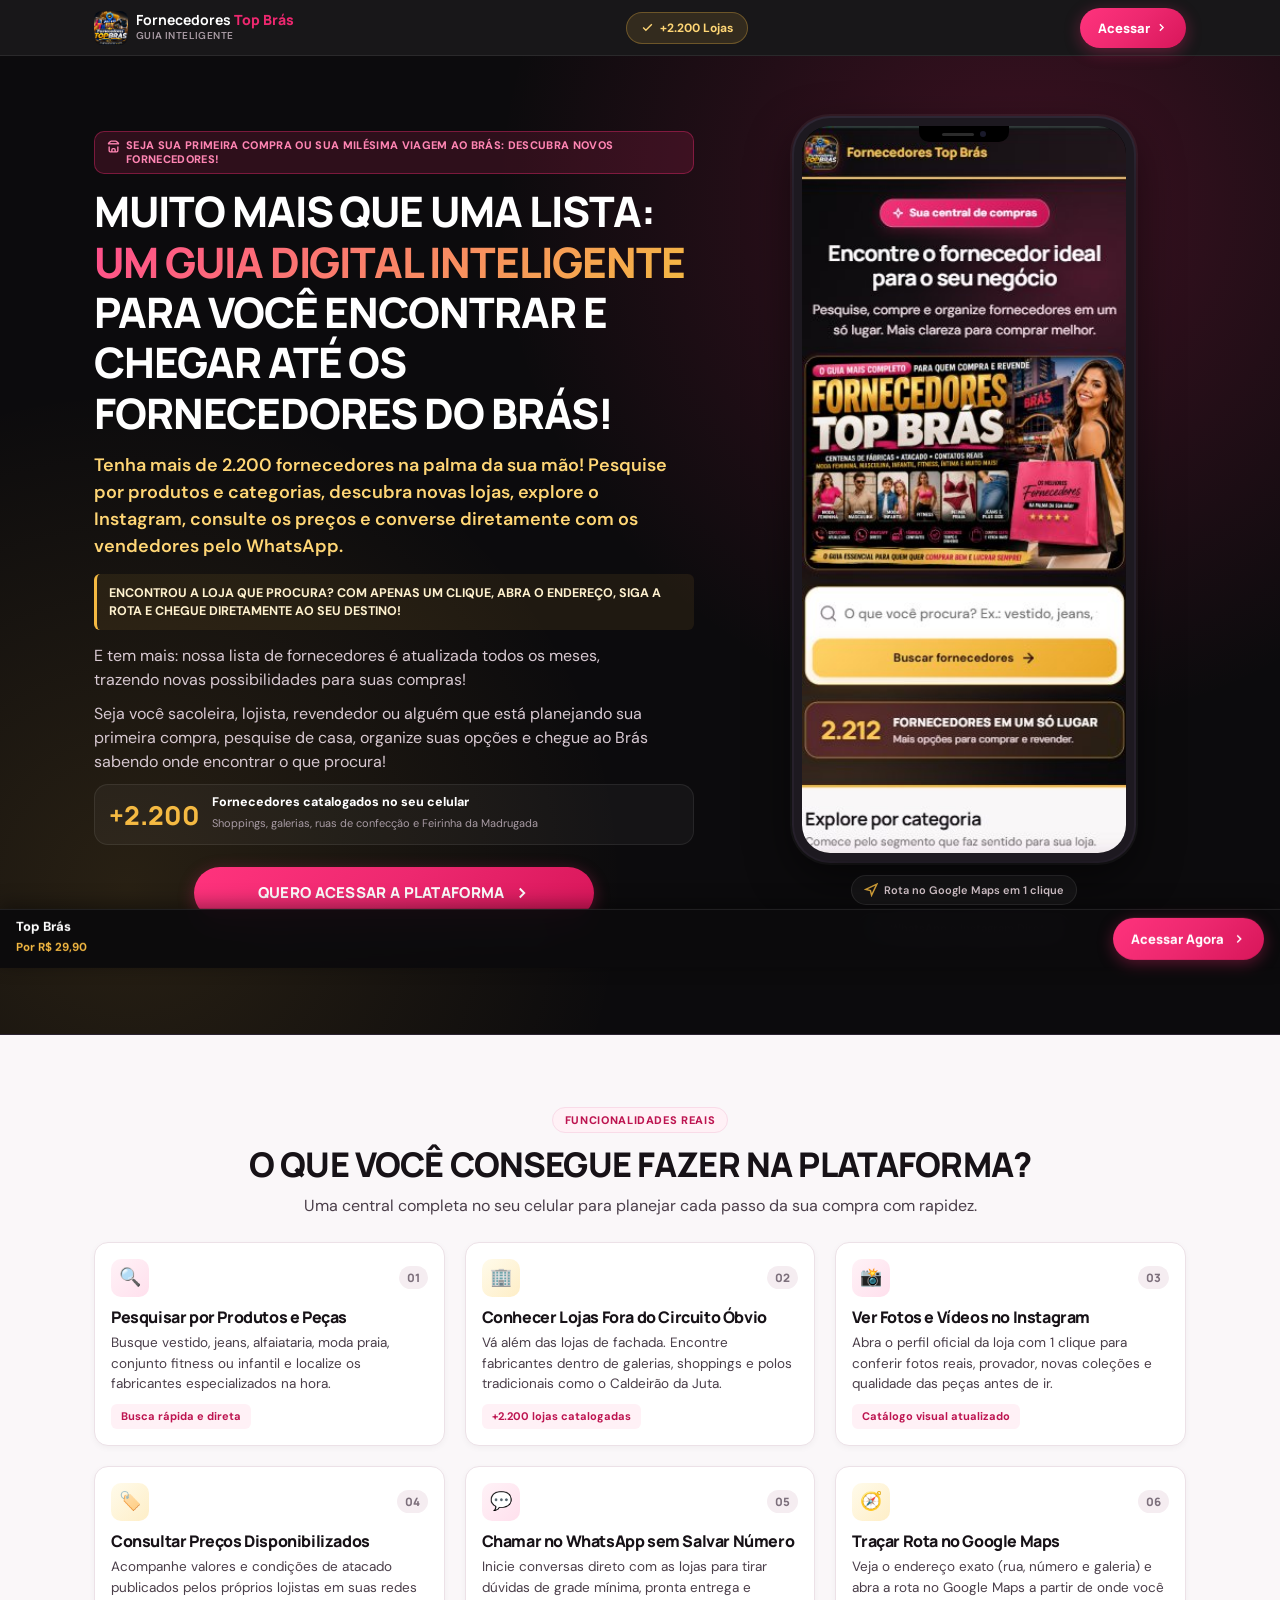
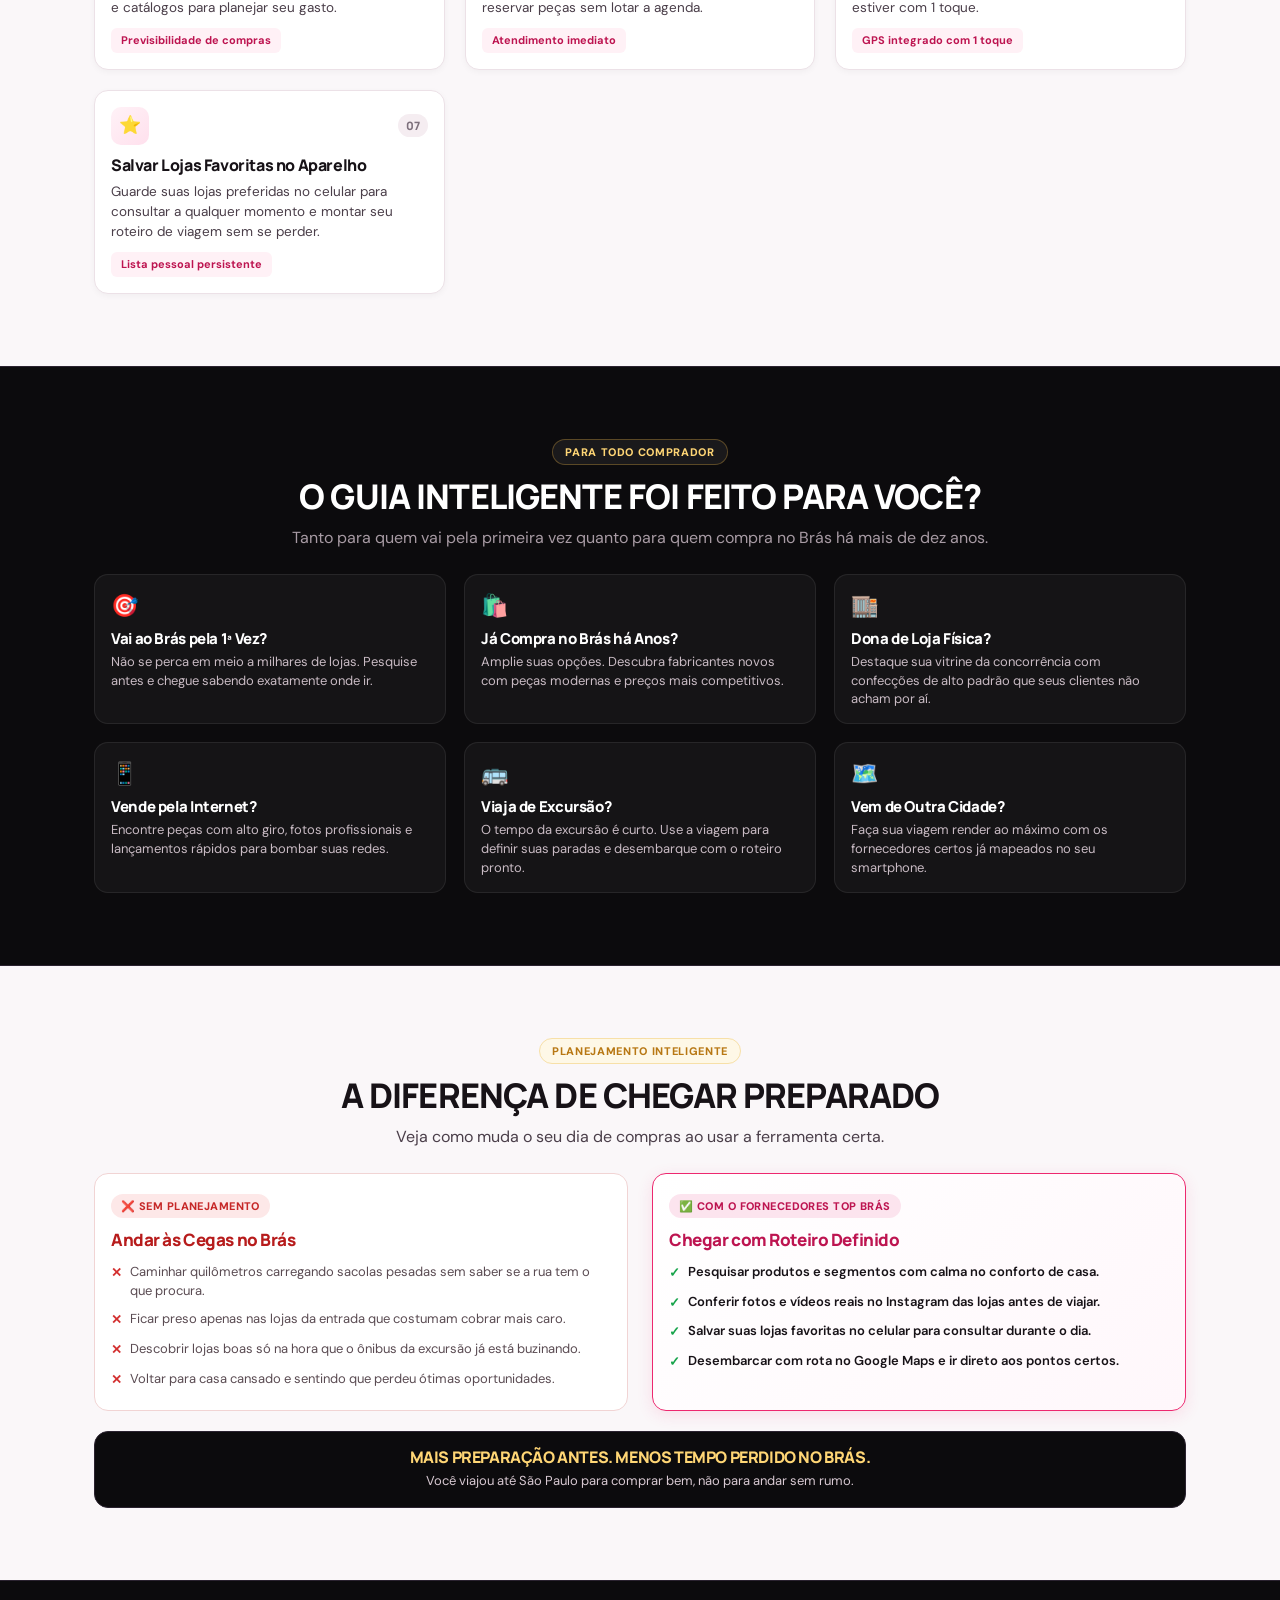
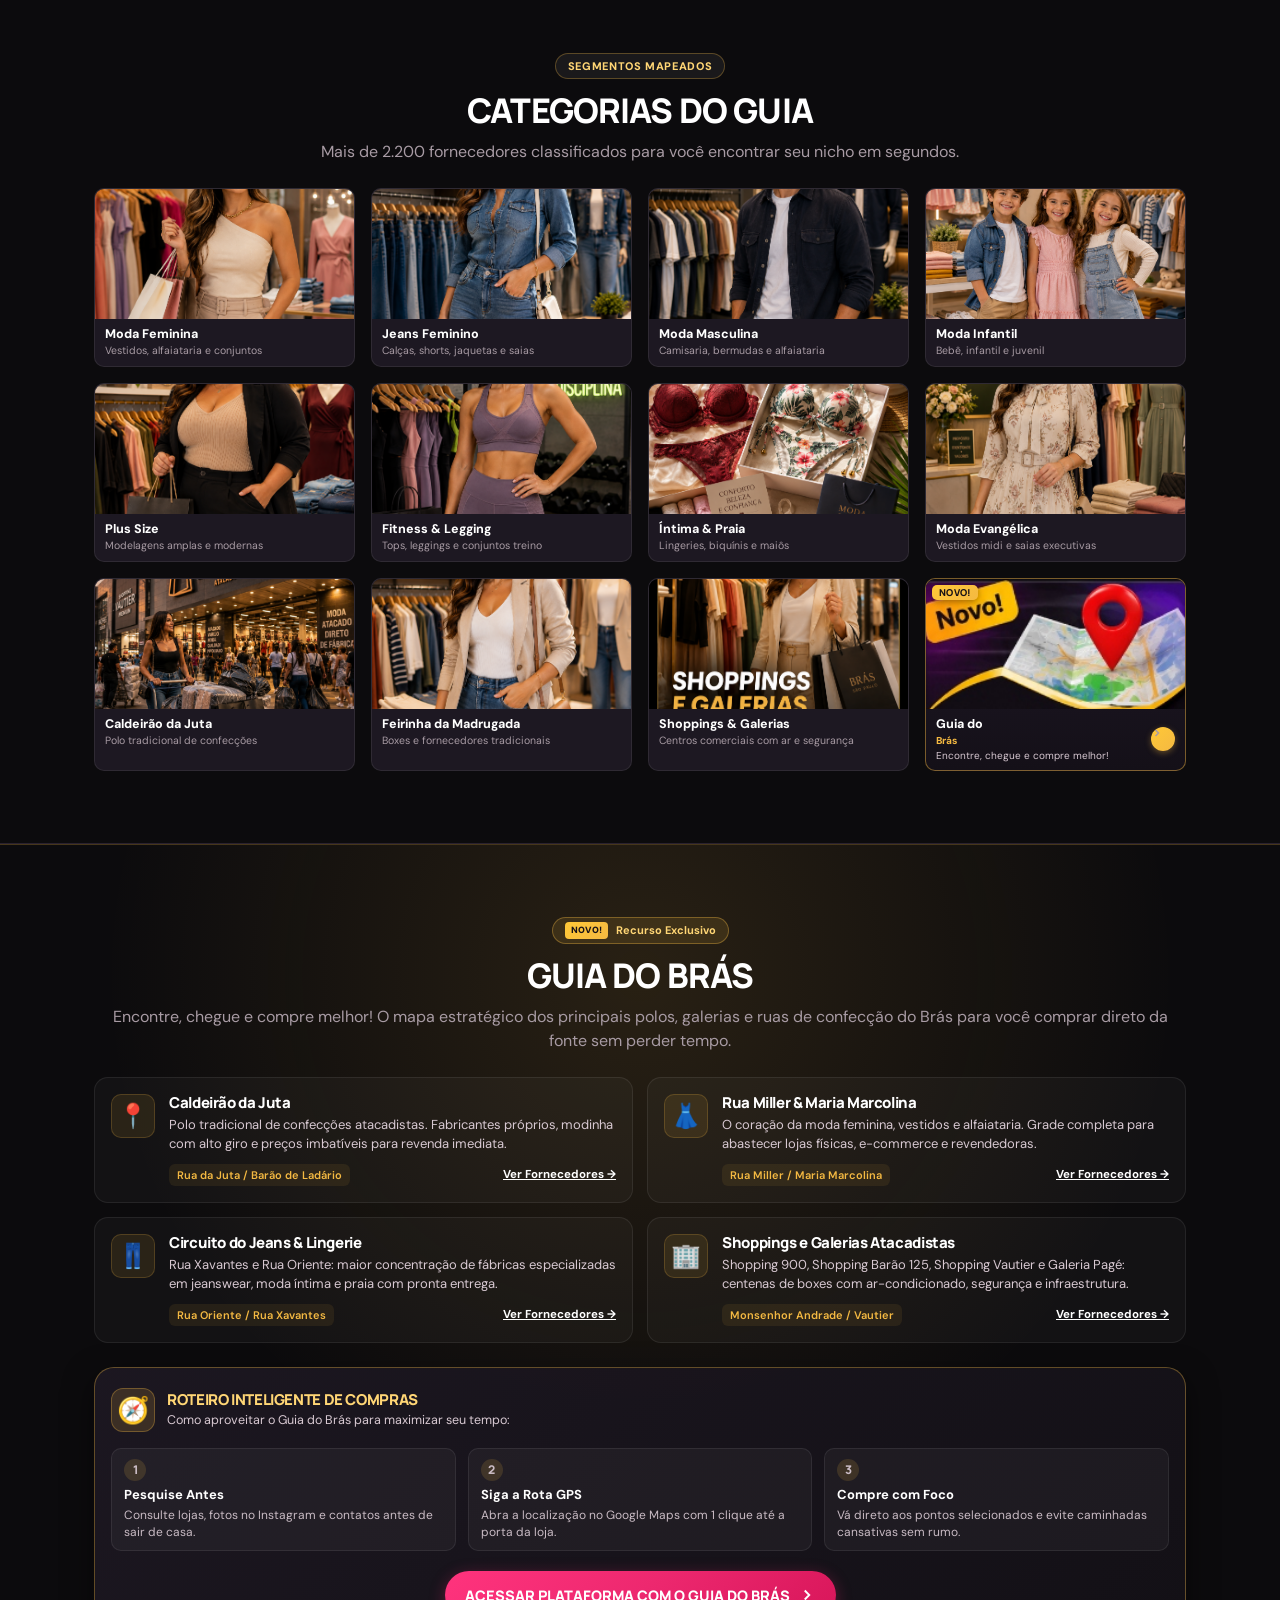
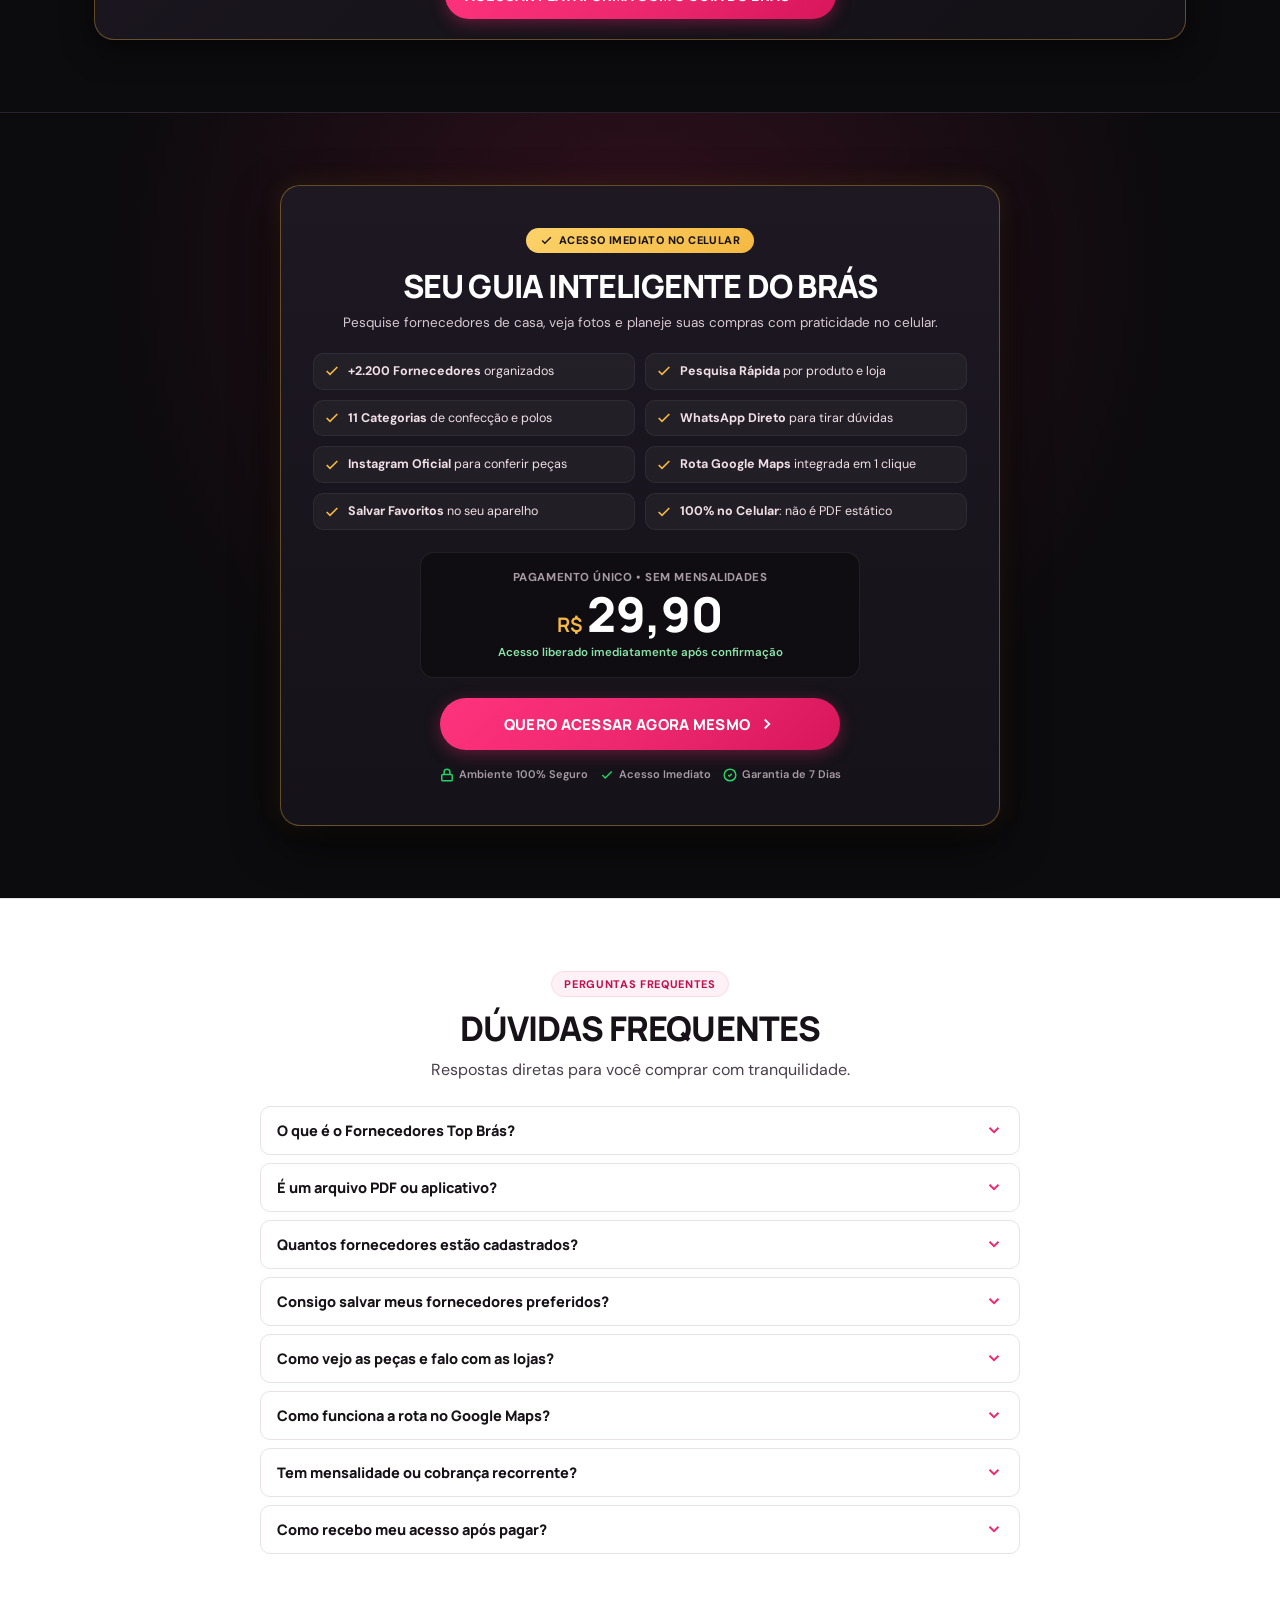
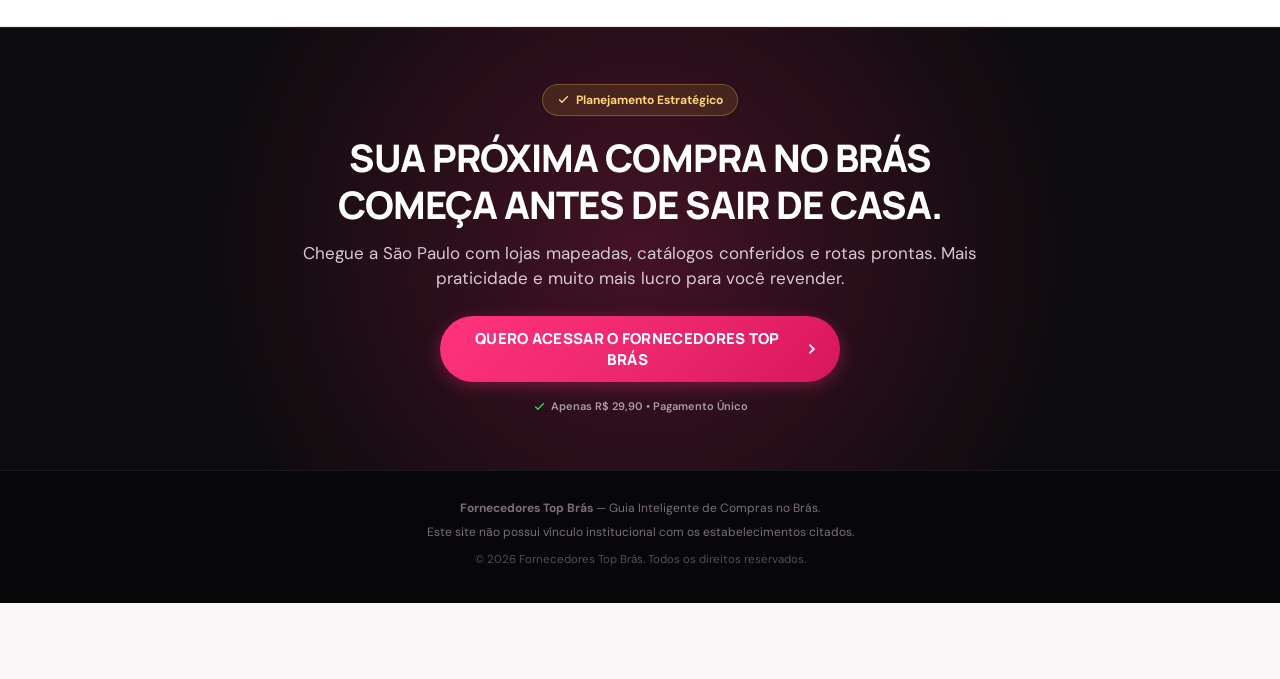
==== commit 98728b82: "feat: adicionar Guia do Bras, otimizar primeira dobra mobile e integrar Meta Pixel" ====
--- a/landing.html
+++ b/landing.html
@@ -1,36 +1,49 @@
 <!DOCTYPE html>
 <html lang="pt-BR">
 <head>
-  <meta charset="UTF-8" />
-  <meta name="viewport" content="width=device-width, initial-scale=1.0, maximum-scale=5.0, viewport-fit=cover" />
-  <meta http-equiv="X-UA-Compatible" content="ie=edge" />
+  <meta charset="UTF-8">
+  <meta name="viewport" content="width=device-width, initial-scale=1.0, maximum-scale=5.0, viewport-fit=cover">
+  <meta http-equiv="X-UA-Compatible" content="ie=edge">
   
-  <title>Fornecedores Top Brás — Central de Fornecedores para Comprar e Revender</title>
-  <meta name="description" content="Pesquise mais de 2.200 fornecedores do Brás no celular. WhatsApp, Instagram, localização e rota no Google Maps com 1 clique." />
+  <title>Fornecedores Top Brás — Guia Inteligente de Compras no Brás</title>
+  <meta name="description" content="Pesquise mais de 2.200 fornecedores do Brás no celular. Acesse Instagram, WhatsApp, consulte preços disponíveis, salve favoritos e abra a rota no Google Maps antes de viajar.">
   
-  <!-- Mobile Web App & PWA Metas -->
-  <meta name="apple-mobile-web-app-capable" content="yes" />
-  <meta name="apple-mobile-web-app-status-bar-style" content="black-translucent" />
-  <meta name="format-detection" content="telephone=no" />
-  <meta name="theme-color" content="#0c0b0d" />
-  
-  <!-- Open Graph / Meta Ads & Social Sharing -->
-  <meta property="og:type" content="website" />
-  <meta property="og:title" content="Fornecedores Top Brás — Central de Fornecedores para Comprar e Revender" />
-  <meta property="og:description" content="Chegue mais preparado para encontrar os fornecedores que você procura no Brás. +2.200 lojas, WhatsApp, Instagram e rota direta." />
-  <meta property="og:image" content="assets/fornecedores-top-bras.png" />
+  <!-- Open Graph / Redes Sociais & Meta Ads -->
+  <meta property="og:type" content="website">
+  <meta property="og:title" content="Fornecedores Top Brás — Guia Inteligente de Compras">
+  <meta property="og:description" content="+2.200 fornecedores no seu celular. WhatsApp, Instagram, fotos reais e rota no Maps em 1 clique.">
+  <meta property="og:image" content="assets/fornecedores-top-bras.png">
+  <meta name="theme-color" content="#0c0b0d">
   
   <!-- Favicon -->
-  <link rel="icon" type="image/png" href="assets/fornecedores-top-bras-logo.png" />
-  <link rel="apple-touch-icon" href="assets/fornecedores-top-bras-logo.png" />
+  <link rel="icon" type="image/png" href="assets/fornecedores-top-bras-logo.png">
+  <link rel="apple-touch-icon" href="assets/fornecedores-top-bras-logo.png">
   
-  <!-- Preconnect Fonts -->
-  <link rel="preconnect" href="https://fonts.googleapis.com" />
-  <link rel="preconnect" href="https://fonts.gstatic.com" crossorigin />
-  <link href="https://fonts.googleapis.com/css2?family=DM+Sans:ital,opsz,wght@0,9..40,400;0,9..40,500;0,9..40,600;0,9..40,700;1,9..40,400&family=Manrope:wght@500;600;700;800;900&display=swap" rel="stylesheet" />
+  <!-- Google Fonts: DM Sans & Manrope -->
+  <link rel="preconnect" href="https://fonts.googleapis.com">
+  <link rel="preconnect" href="https://fonts.gstatic.com" crossorigin>
+  <link href="https://fonts.googleapis.com/css2?family=DM+Sans:ital,opsz,wght@0,9..40,400;0,9..40,500;0,9..40,600;0,9..40,700;1,9..40,400&family=Manrope:wght@600;700;800;900&display=swap" rel="stylesheet">
   
-  <!-- Stylesheet -->
-  <link rel="stylesheet" href="styles.css" />
+  <!-- Stylesheet Mobile First -->
+  <link rel="stylesheet" href="landing.css">
+
+  <!-- Meta Pixel Code -->
+  <script>
+    !function(f,b,e,v,n,t,s)
+    {if(f.fbq)return;n=f.fbq=function(){n.callMethod?
+    n.callMethod.apply(n,arguments):n.queue.push(arguments)};
+    if(!f._fbq)f._fbq=n;n.push=n;n.loaded=!0;n.version='2.0';
+    n.queue=[];t=b.createElement(e);t.async=!0;
+    t.src=v;s=b.getElementsByTagName(e)[0];
+    s.parentNode.insertBefore(t,s)}(window, document,'script',
+    'https://connect.facebook.net/en_US/fbevents.js');
+    fbq('init', '2291339678378032');
+    fbq('track', 'PageView');
+  </script>
+  <noscript><img height="1" width="1" style="display:none"
+  src="https://www.facebook.com/tr?id=2291339678378032&ev=PageView&noscript=1"
+  /></noscript>
+  <!-- End Meta Pixel Code -->
 </head>
 <body>
 
@@ -41,80 +54,81 @@
     <div class="container topbar-inner">
       <a href="#" class="brand" aria-label="Fornecedores Top Brás">
         <div class="brandmark">
-          <img src="assets/fornecedores-top-bras-logo.png" alt="Logo" width="40" height="40" loading="eager" />
-        </div>
-        <div class="brand-text">
-          <span><b>Fornecedores</b> Top Brás</span>
-          <small class="brand-sub">Central de Compras</small>
+          <img src="assets/fornecedores-top-bras-logo.png" alt="Logo Top Brás" width="34" height="34" loading="eager">
+        </div>
+        <div class="brand-text-col">
+          <span class="brand-title"><b>Fornecedores</b> <span>Top Brás</span></span>
+          <span class="brand-subtitle">Guia Inteligente</span>
         </div>
       </a>
 
       <div class="topbar-badge">
-        <svg width="13" height="13" viewBox="0 0 24 24" fill="none" stroke="#f4b942" stroke-width="2.5"><polyline points="20 6 9 17 4 12"/></svg>
-        <span><b>+2.200</b> lojas</span>
+        <svg width="13" height="13" viewBox="0 0 24 24" fill="none" stroke="currentColor" stroke-width="2.5"><polyline points="20 6 9 17 4 12"/></svg>
+        <span><b>+2.200</b> Lojas</span>
       </div>
 
-      <button type="button" class="btn btn-primary btn-topbar btn-checkout" data-action="checkout" data-cta-id="cta-topbar" aria-label="Acessar Plataforma">
+      <button type="button" class="btn btn-primary btn-topbar btn-checkout" data-action="checkout" data-cta-id="cta-topbar" aria-label="Acessar">
         <span>Acessar</span>
-        <svg width="14" height="14" viewBox="0 0 24 24" fill="none" stroke="currentColor" stroke-width="2.5"><polyline points="9 18 15 12 9 6"/></svg>
+        <svg width="13" height="13" viewBox="0 0 24 24" fill="none" stroke="currentColor" stroke-width="2.5"><polyline points="9 18 15 12 9 6"/></svg>
       </button>
     </div>
   </header>
 
   <main>
     <!-- ==========================================================================
-         1. HERO — PRIMEIRA DOBRA
+         SEÇÃO 1 — PRIMEIRA DOBRA: CAPTURAR A ATENÇÃO (MOBILE FIRST)
          ========================================================================== -->
     <section class="hero">
       <div class="container hero-grid">
         <div class="hero-copy">
           <div class="hero-pill">
-            <svg width="15" height="15" viewBox="0 0 24 24" fill="none" stroke="currentColor" stroke-width="2.5"><path d="m2 7 4.41-4.41A2 2 0 0 1 7.83 2h8.34a2 2 0 0 1 1.42.59L22 7"/><path d="M4 12v8a2 2 0 0 0 2 2h12a2 2 0 0 0 2-2v-8"/><path d="M15 22v-4a2 2 0 0 0-2-2h-2a2 2 0 0 0-2 2v4"/><path d="M2 7h20"/></svg>
-            Sua compra começa antes de viajar
+            <svg width="13" height="13" viewBox="0 0 24 24" fill="none" stroke="currentColor" stroke-width="2.5"><path d="m2 7 4.41-4.41A2 2 0 0 1 7.83 2h8.34a2 2 0 0 1 1.42.59L22 7"/><path d="M4 12v8a2 2 0 0 0 2 2h12a2 2 0 0 0 2-2v-8"/><path d="M15 22v-4a2 2 0 0 0-2-2h-2a2 2 0 0 0-2 2v4"/><path d="M2 7h20"/></svg>
+            <span>SEJA SUA PRIMEIRA COMPRA OU SUA MILÉSIMA VIAGEM AO BRÁS: DESCUBRA NOVOS FORNECEDORES!</span>
           </div>
 
           <h1 class="hero-headline">
-            VAI AO BRÁS PARA COMPRAR MERCADORIAS?
+            MUITO MAIS QUE UMA LISTA: <span class="highlight-gradient">UM GUIA DIGITAL INTELIGENTE</span> PARA VOCÊ ENCONTRAR E CHEGAR ATÉ OS FORNECEDORES DO BRÁS!
           </h1>
 
-          <div class="hero-subheadline">
-            CHEGUE MAIS PREPARADO PARA ENCONTRAR OS FORNECEDORES QUE VOCÊ PROCURA.
+          <p class="hero-subheadline">
+            Tenha mais de 2.200 fornecedores na palma da sua mão! Pesquise por produtos e categorias, descubra novas lojas, explore o Instagram, consulte os preços e converse diretamente com os vendedores pelo WhatsApp.
+          </p>
+
+          <div class="hero-callout-route">
+            <strong>ENCONTROU A LOJA QUE PROCURA? COM APENAS UM CLIQUE, ABRA O ENDEREÇO, SIGA A ROTA E CHEGUE DIRETAMENTE AO SEU DESTINO!</strong>
           </div>
 
           <p class="hero-text">
-            Pesquise mais de 2.200 fornecedores em um único lugar, encontre produtos e categorias, veja as informações disponíveis das lojas, acesse Instagram e WhatsApp disponíveis e tenha a localização e a rota para chegar até elas.
-          </p>
-
-          <div class="hero-proof-badge">
-            <strong>+2.200</strong>
-            <div>
-              <b>Fornecedores reunidos</b>
-              <span>Shoppings, galerias, ruas e polos de confecção</span>
-            </div>
-          </div>
-
-          <div class="hero-cta-box">
+            E tem mais: nossa lista de fornecedores é atualizada todos os meses, trazendo novas possibilidades para suas compras!
+          </p>
+
+          <p class="hero-text">
+            Seja você sacoleira, lojista, revendedor ou alguém que está planejando sua primeira compra, pesquise de casa, organize suas opções e chegue ao Brás sabendo onde encontrar o que procura!
+          </p>
+
+          <div class="hero-proof-bar">
+            <div class="hero-proof-number">+2.200</div>
+            <div class="hero-proof-text">
+              <b>Fornecedores catalogados no seu celular</b>
+              <span>Shoppings, galerias, ruas de confecção e Feirinha da Madrugada</span>
+            </div>
+          </div>
+
+          <div class="hero-cta-group">
             <button type="button" id="cta-hero" class="btn btn-primary btn-lg btn-pulse btn-checkout" data-action="checkout" data-cta-id="cta-hero">
-              QUERO ACESSAR AGORA
-              <svg width="20" height="20" viewBox="0 0 24 24" fill="none" stroke="currentColor" stroke-width="2.5"><line x1="5" y1="12" x2="19" y2="12"/><polyline points="12 5 19 12 12 19"/></svg>
+              <span>QUERO ACESSAR A PLATAFORMA</span>
+              <svg width="18" height="18" viewBox="0 0 24 24" fill="none" stroke="currentColor" stroke-width="2.5"><polyline points="9 18 15 12 9 6"/></svg>
             </button>
-            <span class="microcopy">
-              Pesquise • Encontre • Planeje • Vá até a loja
-            </span>
-          </div>
-        </div>
-
-        <!-- MOCKUP 3D DO SMARTPHONE COM INTERFACE REAL DO APP -->
+            <div class="hero-microcopy">
+              <svg width="13" height="13" viewBox="0 0 24 24" fill="none" stroke="currentColor" stroke-width="2.5"><polyline points="20 6 9 17 4 12"/></svg>
+              Pesquise • Descubra • Salve Favoritos • Rota no Maps
+            </div>
+          </div>
+        </div>
+
+        <!-- MOCKUP NÃO CLICÁVEL DO SMARTPHONE COM A IMAGEM REAL DO APP -->
         <div class="hero-visual">
-          <div class="floating-badge badge-top-left">
-            <svg width="20" height="20" viewBox="0 0 24 24" fill="none" stroke="#f4b942" stroke-width="2.5"><polygon points="3 11 22 2 13 21 11 13 3 11"/></svg>
-            <div>
-              <b style="color:#f4b942; display:block; font-size:12px;">Rota Integrada</b>
-              <span style="font-size:10px; color:#e5d2db;">Google Maps em 1 clique</span>
-            </div>
-          </div>
-
-          <div class="phone-mockup-wrapper">
+          <div class="phone-mockup-wrapper non-clickable" aria-hidden="true">
             <div class="phone-frame">
               <div class="phone-notch">
                 <div class="phone-speaker"></div>
@@ -122,45 +136,20 @@
               </div>
 
               <div class="phone-screen">
-                <div class="app-topbar">
-                  <div class="app-brand">
-                    <div class="app-brandmark">
-                      <img src="assets/fornecedores-top-bras-logo.png" alt="Logo" />
-                    </div>
-                    <span>Fornecedores Top Brás</span>
-                  </div>
-                  <span class="app-status-badge">Atacado</span>
-                </div>
-
-                <div class="app-content">
-                  <!-- Barra de Pesquisa Simulada -->
-                  <div class="app-searchbox">
-                    <svg width="15" height="15" viewBox="0 0 24 24" fill="none" stroke="#746870" stroke-width="2"><circle cx="11" cy="11" r="8"/><path d="m21 21-4.3-4.3"/></svg>
-                    <input type="text" id="phoneSearchInput" placeholder="Buscar por loja ou produto..." aria-label="Pesquisar loja no celular" />
-                  </div>
-
-                  <!-- Filtro Rápido de Categorias -->
-                  <div class="app-pills-row">
-                    <button class="app-mini-pill active" data-cat="todos">Todos</button>
-                    <button class="app-mini-pill" data-cat="Feminina">Moda Feminina</button>
-                    <button class="app-mini-pill" data-cat="Shoppings">Shoppings</button>
-                    <button class="app-mini-pill" data-cat="Jeans">Jeans</button>
-                  </div>
-
-                  <!-- Lista Dinâmica de Fornecedores Reais -->
-                  <div id="phoneSuppliersList" style="display:flex; flex-direction:column; gap:8px;">
-                    <!-- Preenchido via JavaScript -->
-                  </div>
-                </div>
-              </div>
-            </div>
-          </div>
-
-          <div class="floating-badge badge-bottom-right">
-            <svg width="20" height="20" viewBox="0 0 24 24" fill="none" stroke="#25d366" stroke-width="2.5"><path d="M7.9 20A9 9 0 1 0 4 16.1L2 22Z"/></svg>
-            <div>
-              <b style="color:#25d366; display:block; font-size:12px;">Contato Direto</b>
-              <span style="font-size:10px; color:#e5d2db;">WhatsApp &amp; Instagram</span>
+                <img src="assets/app-screen.jpg" alt="Aplicativo Oficial Fornecedores Top Brás no Celular" class="phone-screen-img" width="305" height="684" loading="eager">
+              </div>
+            </div>
+          </div>
+
+          <!-- Badges de Destaque -->
+          <div class="phone-features-pills">
+            <div class="feature-mini-pill">
+              <svg width="14" height="14" viewBox="0 0 24 24" fill="none" stroke="#f4b942" stroke-width="2.5"><polygon points="3 11 22 2 13 21 11 13 3 11"/></svg>
+              <span>Rota no Google Maps em 1 clique</span>
+            </div>
+            <div class="feature-mini-pill">
+              <svg width="14" height="14" viewBox="0 0 24 24" fill="none" stroke="#25d366" stroke-width="2.5"><path d="M7.9 20A9 9 0 1 0 4 16.1L2 22Z"/></svg>
+              <span>WhatsApp e Instagram Diretos</span>
             </div>
           </div>
         </div>
@@ -168,896 +157,569 @@
     </section>
 
     <!-- ==========================================================================
-         2. SEÇÃO IMEDIATAMENTE APÓS A HERO (4 BENEFÍCIOS)
+         SEÇÃO 2 — AS 7 POSSIBILIDADES (O QUE CONSEGUE FAZER NO CELULAR)
          ========================================================================== -->
-    <section class="section section-benefits-immediate">
+    <section class="section" id="funcionalidades">
       <div class="container">
         <div class="section-header text-center">
-          <span class="pill-tag">Planejamento Estratégico</span>
-          <h2>VOCÊ NÃO PRECISA CHEGAR AO BRÁS SEM SABER ONDE PROCURAR.</h2>
-          <p>Antes de embarcar, você pode pesquisar os fornecedores que deseja conhecer e organizar melhor sua compra.</p>
-        </div>
-
-        <div class="benefits-grid">
-          <div class="benefit-card">
-            <div class="benefit-icon-box">🔎</div>
-            <h3>PESQUISE</h3>
-            <p>Encontre fornecedores por produto e categoria de forma rápida no celular.</p>
-          </div>
-
-          <div class="benefit-card">
-            <div class="benefit-icon-box">📍</div>
-            <h3>LOCALIZE</h3>
-            <p>Veja as informações de localização disponíveis e pontos de referência.</p>
-          </div>
-
-          <div class="benefit-card">
-            <div class="benefit-icon-box">📱</div>
-            <h3>CONECTE-SE</h3>
-            <p>Acesse WhatsApp e Instagram disponíveis para ver novidades.</p>
-          </div>
-
-          <div class="benefit-card">
-            <div class="benefit-icon-box">🧭</div>
-            <h3>CHEGUE</h3>
-            <p>GPS disponível: com apenas um clique você chega até a loja.</p>
+          <span class="pill-tag">Funcionalidades Reais</span>
+          <h2 class="section-title">O QUE VOCÊ CONSEGUE FAZER NA PLATAFORMA?</h2>
+          <p class="section-desc">
+            Uma central completa no seu celular para planejar cada passo da sua compra com rapidez.
+          </p>
+        </div>
+
+        <div class="capabilities-grid">
+          <!-- 1. Pesquisa Inteligente -->
+          <div class="capability-card">
+            <div class="capability-header">
+              <div class="capability-icon-box">🔍</div>
+              <span class="capability-number">01</span>
+            </div>
+            <h3>Pesquisar por Produtos e Peças</h3>
+            <p>
+              Busque vestido, jeans, alfaiataria, moda praia, conjunto fitness ou infantil e localize os fabricantes especializados na hora.
+            </p>
+            <span class="capability-feature-badge">Busca rápida e direta</span>
+          </div>
+
+          <!-- 2. Descobrir Novas Lojas -->
+          <div class="capability-card">
+            <div class="capability-header">
+              <div class="capability-icon-box">🏢</div>
+              <span class="capability-number">02</span>
+            </div>
+            <h3>Conhecer Lojas Fora do Circuito Óbvio</h3>
+            <p>
+              Vá além das lojas de fachada. Encontre fabricantes dentro de galerias, shoppings e polos tradicionais como o Caldeirão da Juta.
+            </p>
+            <span class="capability-feature-badge">+2.200 lojas catalogadas</span>
+          </div>
+
+          <!-- 3. Instagram Oficial -->
+          <div class="capability-card">
+            <div class="capability-header">
+              <div class="capability-icon-box">📸</div>
+              <span class="capability-number">03</span>
+            </div>
+            <h3>Ver Fotos e Vídeos no Instagram</h3>
+            <p>
+              Abra o perfil oficial da loja com 1 clique para conferir fotos reais, provador, novas coleções e qualidade das peças antes de ir.
+            </p>
+            <span class="capability-feature-badge">Catálogo visual atualizado</span>
+          </div>
+
+          <!-- 4. Consultar Preços -->
+          <div class="capability-card">
+            <div class="capability-header">
+              <div class="capability-icon-box">🏷️</div>
+              <span class="capability-number">04</span>
+            </div>
+            <h3>Consultar Preços Disponibilizados</h3>
+            <p>
+              Acompanhe valores e condições de atacado publicados pelos próprios lojistas em suas redes e catálogos para planejar seu gasto.
+            </p>
+            <span class="capability-feature-badge">Previsibilidade de compras</span>
+          </div>
+
+          <!-- 5. WhatsApp Direto -->
+          <div class="capability-card">
+            <div class="capability-header">
+              <div class="capability-icon-box">💬</div>
+              <span class="capability-number">05</span>
+            </div>
+            <h3>Chamar no WhatsApp sem Salvar Número</h3>
+            <p>
+              Inicie conversas direto com as lojas para tirar dúvidas de grade mínima, pronta entrega e reservar peças sem lotar a agenda.
+            </p>
+            <span class="capability-feature-badge">Atendimento imediato</span>
+          </div>
+
+          <!-- 6. Localização e Rota Maps -->
+          <div class="capability-card">
+            <div class="capability-header">
+              <div class="capability-icon-box">🧭</div>
+              <span class="capability-number">06</span>
+            </div>
+            <h3>Traçar Rota no Google Maps</h3>
+            <p>
+              Veja o endereço exato (rua, número e galeria) e abra a rota no Google Maps a partir de onde você estiver com 1 toque.
+            </p>
+            <span class="capability-feature-badge">GPS integrado com 1 toque</span>
+          </div>
+
+          <!-- 7. Salvar Favoritos -->
+          <div class="capability-card">
+            <div class="capability-header">
+              <div class="capability-icon-box">⭐</div>
+              <span class="capability-number">07</span>
+            </div>
+            <h3>Salvar Lojas Favoritas no Aparelho</h3>
+            <p>
+              Guarde suas lojas preferidas no celular para consultar a qualquer momento e montar seu roteiro de viagem sem se perder.
+            </p>
+            <span class="capability-feature-badge">Lista pessoal persistente</span>
           </div>
         </div>
       </div>
     </section>
 
     <!-- ==========================================================================
-         3. SEÇÃO "A DOR DE QUEM VIAJA PARA COMPRAR"
+         SEÇÃO 3 — PARA QUEM É (TODOS OS PERFIS DE COMPRADORES)
          ========================================================================== -->
-    <section class="section section-dark">
+    <section class="section section-dark" id="para-quem-e">
       <div class="container">
         <div class="section-header text-center">
-          <span class="pill-tag pill-dark">A Realidade de Quem Compra</span>
-          <h2>QUEM VIAJA PARA O BRÁS SABE: CADA HORA CONTA.</h2>
-          <p>Você viajou até São Paulo para comprar. Não para passar horas procurando onde ficam as lojas.</p>
-        </div>
-
-        <div class="story-journey">
-          <div class="story-step-card">
-            <span class="story-step-number">1</span>
-            <h4>Chegando ao Brás</h4>
-            <p>Você desembarca da excursão, ônibus ou carro com foco em abastecer sua loja ou revenda.</p>
-          </div>
-
-          <div class="story-step-card">
-            <span class="story-step-number">2</span>
-            <h4>Procurando uma Loja</h4>
-            <p>Começa a andar pelas ruas e galerias procurando o segmento que precisa sem um roteiro definido.</p>
-          </div>
-
-          <div class="story-step-card">
-            <span class="story-step-number">3</span>
-            <h4>Deslocamento sem Rumo</h4>
-            <p>Descobre opções por acaso, enquanto caminha carregando sacolas e tentando encontrar contatos.</p>
-          </div>
-
-          <div class="story-step-card">
-            <span class="story-step-number">4</span>
-            <h4>O Tempo Acabando</h4>
-            <p>Percebe que o horário de partida da excursão está chegando e ainda faltaram compras para fazer.</p>
-          </div>
-        </div>
-
-        <div class="story-solution-box">
-          <h3>E SE VOCÊ PUDESSE PESQUISAR TUDO ISSO ANTES?</h3>
-          <p>Com o Fornecedores Top Brás, você pesquisa antes de sair de casa, seleciona os fornecedores que deseja visitar, confere contatos e já sabe exatamente onde ir assim que colocar os pés no Brás.</p>
-          
-          <button type="button" id="cta-benefits" class="btn btn-gold btn-lg btn-checkout" data-action="checkout" data-cta-id="cta-benefits">
-            QUERO ME PREPARAR ANTES DE VIAJAR
-            <svg width="18" height="18" viewBox="0 0 24 24" fill="none" stroke="currentColor" stroke-width="2.5"><polyline points="9 18 15 12 9 6"/></svg>
-          </button>
+          <span class="pill-tag pill-dark">Para Todo Comprador</span>
+          <h2 class="section-title">O GUIA INTELIGENTE FOI FEITO PARA VOCÊ?</h2>
+          <p class="section-desc">
+            Tanto para quem vai pela primeira vez quanto para quem compra no Brás há mais de dez anos.
+          </p>
+        </div>
+
+        <div class="audiences-container">
+          <div class="audience-box">
+            <div class="audience-icon-badge">🎯</div>
+            <h4>Vai ao Brás pela 1ª Vez?</h4>
+            <p>Não se perca em meio a milhares de lojas. Pesquise antes e chegue sabendo exatamente onde ir.</p>
+          </div>
+
+          <div class="audience-box">
+            <div class="audience-icon-badge">🛍️</div>
+            <h4>Já Compra no Brás há Anos?</h4>
+            <p>Amplie suas opções. Descubra fabricantes novos com peças modernas e preços mais competitivos.</p>
+          </div>
+
+          <div class="audience-box">
+            <div class="audience-icon-badge">🏬</div>
+            <h4>Dona de Loja Física?</h4>
+            <p>Destaque sua vitrine da concorrência com confecções de alto padrão que seus clientes não acham por aí.</p>
+          </div>
+
+          <div class="audience-box">
+            <div class="audience-icon-badge">📱</div>
+            <h4>Vende pela Internet?</h4>
+            <p>Encontre peças com alto giro, fotos profissionais e lançamentos rápidos para bombar suas redes.</p>
+          </div>
+
+          <div class="audience-box">
+            <div class="audience-icon-badge">🚌</div>
+            <h4>Viaja de Excursão?</h4>
+            <p>O tempo da excursão é curto. Use a viagem para definir suas paradas e desembarque com o roteiro pronto.</p>
+          </div>
+
+          <div class="audience-box">
+            <div class="audience-icon-badge">🗺️</div>
+            <h4>Vem de Outra Cidade?</h4>
+            <p>Faça sua viagem render ao máximo com os fornecedores certos já mapeados no seu smartphone.</p>
+          </div>
         </div>
       </div>
     </section>
 
     <!-- ==========================================================================
-         4. SEÇÃO "O PROBLEMA DA DISTÂNCIA"
+         SEÇÃO 4 — A TRANSFORMAÇÃO (ANTES vs. DEPOIS)
          ========================================================================== -->
-    <section class="section">
+    <section class="section" id="comparativo">
       <div class="container">
         <div class="section-header text-center">
           <span class="pill-tag pill-gold">Planejamento Inteligente</span>
-          <h2>A LOJA QUE VOCÊ PROCURA PODE ESTAR MAIS PERTO DO QUE VOCÊ IMAGINA.</h2>
-          <p>Sem conhecer bem a região, você pode acabar se deslocando muito para encontrar uma loja quando poderia ter pesquisado outras opções antes.</p>
-        </div>
-
-        <div class="distance-comparison">
-          <div class="distance-card bad">
-            <span class="distance-badge">❌ Sem Consulta Prévia</span>
-            <h3 style="color:#c62828;">Andar Sem Planejamento</h3>
-            <p>Você anda quilômetros procurando um fornecedor de um determinado segmento, gasta energia e tempo precioso sem saber o que existe ao seu redor.</p>
-            
-            <div class="distance-visual-route">
-              <span>Você na Rua X</span>
-              <div class="distance-route-arrow long-path">
-                <span>Caminhada longa sem rumo</span>
-                <svg width="80" height="14" viewBox="0 0 80 14" fill="none"><path d="M0 7H75M75 7L68 1M75 7L68 13" stroke="#d32f2f" stroke-width="2"/></svg>
-              </div>
-              <span>Loja a 1,8 km</span>
-            </div>
-          </div>
-
-          <div class="distance-card good">
-            <span class="distance-badge">✅ Com Fornecedores Top Brás</span>
-            <h3 style="color:#15803d;">Pesquisa e Rota Direta</h3>
-            <p>Você consulta pelo celular os fornecedores da categoria que precisa, vê onde estão localizados e acessa a rota direta no Google Maps.</p>
-            
-            <div class="distance-visual-route">
-              <span>Você na Rua X</span>
-              <div class="distance-route-arrow smart-path">
-                <span>Rota planejada e direta</span>
-                <svg width="80" height="14" viewBox="0 0 80 14" fill="none"><path d="M0 7H75M75 7L68 1M75 7L68 13" stroke="#16a34a" stroke-width="2"/></svg>
-              </div>
-              <span>Loja na mesma galeria</span>
-            </div>
-          </div>
+          <h2 class="section-title">A DIFERENÇA DE CHEGAR PREPARADO</h2>
+          <p class="section-desc">
+            Veja como muda o seu dia de compras ao usar a ferramenta certa.
+          </p>
+        </div>
+
+        <div class="transformation-grid">
+          <!-- Card Negativo -->
+          <div class="trans-card trans-card-bad">
+            <span class="trans-badge badge-bad">❌ Sem Planejamento</span>
+            <h3>Andar às Cegas no Brás</h3>
+            <ul class="trans-list">
+              <li>
+                <span class="trans-icon-neg">✕</span>
+                <span>Caminhar quilômetros carregando sacolas pesadas sem saber se a rua tem o que procura.</span>
+              </li>
+              <li>
+                <span class="trans-icon-neg">✕</span>
+                <span>Ficar preso apenas nas lojas da entrada que costumam cobrar mais caro.</span>
+              </li>
+              <li>
+                <span class="trans-icon-neg">✕</span>
+                <span>Descobrir lojas boas só na hora que o ônibus da excursão já está buzinando.</span>
+              </li>
+              <li>
+                <span class="trans-icon-neg">✕</span>
+                <span>Voltar para casa cansado e sentindo que perdeu ótimas oportunidades.</span>
+              </li>
+            </ul>
+          </div>
+
+          <!-- Card Positivo -->
+          <div class="trans-card trans-card-good">
+            <span class="trans-badge badge-good">✅ Com o Fornecedores Top Brás</span>
+            <h3>Chegar com Roteiro Definido</h3>
+            <ul class="trans-list">
+              <li>
+                <span class="trans-icon-pos">✓</span>
+                <span>Pesquisar produtos e segmentos com calma no conforto de casa.</span>
+              </li>
+              <li>
+                <span class="trans-icon-pos">✓</span>
+                <span>Conferir fotos e vídeos reais no Instagram das lojas antes de viajar.</span>
+              </li>
+              <li>
+                <span class="trans-icon-pos">✓</span>
+                <span>Salvar suas lojas favoritas no celular para consultar durante o dia.</span>
+              </li>
+              <li>
+                <span class="trans-icon-pos">✓</span>
+                <span>Desembarcar com rota no Google Maps e ir direto aos pontos certos.</span>
+              </li>
+            </ul>
+          </div>
+        </div>
+
+        <div class="trans-punchline-box">
+          <h4>MAIS PREPARAÇÃO ANTES. MENOS TEMPO PERDIDO NO BRÁS.</h4>
+          <p>Você viajou até São Paulo para comprar bem, não para andar sem rumo.</p>
         </div>
       </div>
     </section>
 
     <!-- ==========================================================================
-         5. SEÇÃO DE DEMONSTRAÇÃO EM 4 PASSOS
-         ========================================================================== -->
-    <section class="section" style="background:#fff; border-top:1px solid var(--line); border-bottom:1px solid var(--line);">
-      <div class="container">
-        <div class="section-header text-center">
-          <span class="pill-tag">Interface Real</span>
-          <h2>VEJA COMO É SIMPLES ENCONTRAR UM FORNECEDOR.</h2>
-          <p>Navegue pela demonstração interativa abaixo e veja como a plataforma funciona na prática.</p>
-        </div>
-
-        <div class="demo-interactive">
-          <div class="demo-steps-list">
-            <div class="demo-step-item active" data-step-index="0">
-              <div class="demo-step-badge">01</div>
-              <div class="demo-step-text">
-                <h4>Pesquise o produto que procura</h4>
-                <p>Digite o termo desejado ou selecione um segmento na busca rápida.</p>
-              </div>
-            </div>
-
-            <div class="demo-step-item" data-step-index="1">
-              <div class="demo-step-badge">02</div>
-              <div class="demo-step-text">
-                <h4>Encontre fornecedores relacionados</h4>
-                <p>Acesse a lista organizada com nomes, endereços e especialidades.</p>
-              </div>
-            </div>
-
-            <div class="demo-step-item" data-step-index="2">
-              <div class="demo-step-badge">03</div>
-              <div class="demo-step-text">
-                <h4>Veja as informações disponíveis da loja</h4>
-                <p>Consulte WhatsApp, Instagram e canais diretos do fornecedor.</p>
-              </div>
-            </div>
-
-            <div class="demo-step-item" data-step-index="3">
-              <div class="demo-step-badge">04</div>
-              <div class="demo-step-text">
-                <h4>Tenha a rota para chegar até o local</h4>
-                <p>Abra o mapa com o trajeto exato até a porta do estabelecimento.</p>
-              </div>
-            </div>
-          </div>
-
-          <div class="demo-screen-container">
-            <div class="demo-screen-display" id="demoScreenDisplay">
-              <!-- Conteúdo interativo preenchido via JavaScript -->
-            </div>
-          </div>
-        </div>
-
-        <div class="text-center" style="margin-top:40px;">
-          <button type="button" id="cta-demo" class="btn btn-primary btn-lg btn-checkout" data-action="checkout" data-cta-id="cta-demo">
-            QUERO EXPERIMENTAR A PLATAFORMA
-            <svg width="20" height="20" viewBox="0 0 24 24" fill="none" stroke="currentColor" stroke-width="2.5"><polyline points="9 18 15 12 9 6"/></svg>
-          </button>
-        </div>
-      </div>
-    </section>
-
-    <!-- ==========================================================================
-         6. RECURSOS DA CENTRAL
-         ========================================================================== -->
-    <section class="section">
-      <div class="container">
-        <div class="section-header text-center">
-          <span class="pill-tag">Funcionalidades Reais</span>
-          <h2>MAIS DO QUE UMA LISTA DE FORNECEDORES.</h2>
-          <p>Uma central para pesquisar e planejar suas compras com agilidade diretamente no celular.</p>
-        </div>
-
-        <div class="features-grid">
-          <div class="feature-card">
-            <div class="feature-card-icon">🏛️</div>
-            <h3>+2.200 FORNECEDORES</h3>
-            <p>Milhares de fornecedores reunidos em um único lugar para você consultar a qualquer momento.</p>
-          </div>
-
-          <div class="feature-card">
-            <div class="feature-card-icon">🔍</div>
-            <h3>PESQUISA POR PRODUTO</h3>
-            <p>Encontre fornecedores relacionados exatamente ao produto ou segmento que você procura.</p>
-          </div>
-
-          <div class="feature-card">
-            <div class="feature-card-icon">🏷️</div>
-            <h3>CATEGORIAS</h3>
-            <p>Explore diferentes segmentos de confecção organizados para facilitar sua pesquisa.</p>
-          </div>
-
-          <div class="feature-card">
-            <div class="feature-card-icon">💬</div>
-            <h3>WHATSAPP</h3>
-            <p>Entre em contato diretamente quando o fornecedor disponibilizar esse canal de atendimento.</p>
-          </div>
-
-          <div class="feature-card">
-            <div class="feature-card-icon">📷</div>
-            <h3>INSTAGRAM</h3>
-            <p>Veja o Instagram oficial da loja disponível para conferir coleções e lançamentos.</p>
-          </div>
-
-          <div class="feature-card">
-            <div class="feature-card-icon">📍</div>
-            <h3>GPS &amp; LOCALIZAÇÃO</h3>
-            <p>GPS disponível: consulte o endereço e com apenas um clique você tem a rota para chegar ao estabelecimento.</p>
-          </div>
-        </div>
-      </div>
-    </section>
-
-    <!-- ==========================================================================
-         7. VITRINE DE CATEGORIAS REAIS DO APP
+         SEÇÃO DE CATEGORIAS REAIS DO POLO DO BRÁS (MOBILE COMPACTO)
          ========================================================================== -->
     <section class="section section-dark" id="categorias">
       <div class="container">
         <div class="section-header text-center">
-          <span class="pill-tag pill-dark">Segmentos Reais</span>
-          <h2>EXPLORE AS CATEGORIAS EXISTENTES NA PLATAFORMA.</h2>
-          <p>Comece pelo segmento que faz sentido para o seu tipo de cliente e para o seu negócio.</p>
-        </div>
-
-        <div class="categories-grid">
-          <!-- 01 Moda Feminina -->
-          <div class="category-card">
-            <div class="category-photo-wrapper">
-              <img src="assets/categories/01-moda-feminina.png" alt="Moda Feminina" loading="lazy" width="420" height="300" />
-            </div>
-            <div class="category-meta">
+          <span class="pill-tag pill-dark">Segmentos Mapeados</span>
+          <h2 class="section-title">CATEGORIAS DO GUIA</h2>
+          <p class="section-desc">
+            Mais de 2.200 fornecedores classificados para você encontrar seu nicho em segundos.
+          </p>
+        </div>
+
+        <div class="categories-slider-grid">
+          <div class="cat-showcase-card">
+            <div class="cat-image-container">
+              <img src="assets/categories/01-moda-feminina.png" alt="Moda Feminina" loading="lazy" width="280" height="150">
+            </div>
+            <div class="cat-info-box">
               <b>Moda Feminina</b>
-              <span>Vestidos, conjuntos, blusas e alfaiataria</span>
-            </div>
-          </div>
-
-          <!-- 02 Jeans Feminino -->
-          <div class="category-card">
-            <div class="category-photo-wrapper">
-              <img src="assets/categories/05-jeans-feminino.png" alt="Jeans Feminino" loading="lazy" width="420" height="300" />
-            </div>
-            <div class="category-meta">
+              <span>Vestidos, alfaiataria e conjuntos</span>
+            </div>
+          </div>
+
+          <div class="cat-showcase-card">
+            <div class="cat-image-container">
+              <img src="assets/categories/05-jeans-feminino.png" alt="Jeans Feminino" loading="lazy" width="280" height="150">
+            </div>
+            <div class="cat-info-box">
               <b>Jeans Feminino</b>
-              <span>Calças, shorts, jaquetas e saias jeans</span>
-            </div>
-          </div>
-
-          <!-- 03 Moda Masculina -->
-          <div class="category-card">
-            <div class="category-photo-wrapper">
-              <img src="assets/categories/09-moda-masculina.png" alt="Moda Masculina" loading="lazy" width="420" height="300" />
-            </div>
-            <div class="category-meta">
+              <span>Calças, shorts, jaquetas e saias</span>
+            </div>
+          </div>
+
+          <div class="cat-showcase-card">
+            <div class="cat-image-container">
+              <img src="assets/categories/09-moda-masculina.png" alt="Moda Masculina" loading="lazy" width="280" height="150">
+            </div>
+            <div class="cat-info-box">
               <b>Moda Masculina</b>
-              <span>Camisaria, camisetas, bermudas e calças</span>
-            </div>
-          </div>
-
-          <!-- 04 Moda Infantil -->
-          <div class="category-card">
-            <div class="category-photo-wrapper">
-              <img src="assets/categories/08-moda-infantil.png" alt="Moda Infantil" loading="lazy" width="420" height="300" />
-            </div>
-            <div class="category-meta">
+              <span>Camisaria, bermudas e alfaiataria</span>
+            </div>
+          </div>
+
+          <div class="cat-showcase-card">
+            <div class="cat-image-container">
+              <img src="assets/categories/08-moda-infantil.png" alt="Moda Infantil" loading="lazy" width="280" height="150">
+            </div>
+            <div class="cat-info-box">
               <b>Moda Infantil</b>
               <span>Bebê, infantil e juvenil</span>
             </div>
           </div>
 
-          <!-- 05 Plus Size -->
-          <div class="category-card">
-            <div class="category-photo-wrapper">
-              <img src="assets/categories/06-plus-size.png" alt="Plus Size" loading="lazy" width="420" height="300" />
-            </div>
-            <div class="category-meta">
+          <div class="cat-showcase-card">
+            <div class="cat-image-container">
+              <img src="assets/categories/06-plus-size.png" alt="Plus Size" loading="lazy" width="280" height="150">
+            </div>
+            <div class="cat-info-box">
               <b>Plus Size</b>
-              <span>Modelagens especiais e tamanhos amplos</span>
-            </div>
-          </div>
-
-          <!-- 06 Moda Fitness e Legging -->
-          <div class="category-card">
-            <div class="category-photo-wrapper">
-              <img src="assets/categories/04-moda-fitness-legging.png" alt="Moda Fitness e Legging" loading="lazy" width="420" height="300" />
-            </div>
-            <div class="category-meta">
-              <b>Moda Fitness &amp; Legging</b>
-              <span>Tops, leggings, shorts e conjuntos treino</span>
-            </div>
-          </div>
-
-          <!-- 07 Moda Íntima e Praia -->
-          <div class="category-card">
-            <div class="category-photo-wrapper">
-              <img src="assets/categories/03-moda-intima-praia.png" alt="Moda Íntima e Praia" loading="lazy" width="420" height="300" />
-            </div>
-            <div class="category-meta">
-              <b>Moda Íntima &amp; Praia</b>
-              <span>Lingeries, biquínis, maiôs e saídas</span>
-            </div>
-          </div>
-
-          <!-- 08 Moda Evangélica -->
-          <div class="category-card">
-            <div class="category-photo-wrapper">
-              <img src="assets/categories/07-moda-evangelica.png" alt="Moda Evangélica" loading="lazy" width="420" height="300" />
-            </div>
-            <div class="category-meta">
+              <span>Modelagens amplas e modernas</span>
+            </div>
+          </div>
+
+          <div class="cat-showcase-card">
+            <div class="cat-image-container">
+              <img src="assets/categories/04-moda-fitness-legging.png" alt="Moda Fitness" loading="lazy" width="280" height="150">
+            </div>
+            <div class="cat-info-box">
+              <b>Fitness &amp; Legging</b>
+              <span>Tops, leggings e conjuntos treino</span>
+            </div>
+          </div>
+
+          <div class="cat-showcase-card">
+            <div class="cat-image-container">
+              <img src="assets/categories/03-moda-intima-praia.png" alt="Moda Íntima e Praia" loading="lazy" width="280" height="150">
+            </div>
+            <div class="cat-info-box">
+              <b>Íntima &amp; Praia</b>
+              <span>Lingeries, biquínis e maiôs</span>
+            </div>
+          </div>
+
+          <div class="cat-showcase-card">
+            <div class="cat-image-container">
+              <img src="assets/categories/07-moda-evangelica.png" alt="Moda Evangélica" loading="lazy" width="280" height="150">
+            </div>
+            <div class="cat-info-box">
               <b>Moda Evangélica</b>
-              <span>Vestidos midi, saias e moda executiva</span>
-            </div>
-          </div>
-
-          <!-- 09 Caldeirão da Juta -->
-          <div class="category-card">
-            <div class="category-photo-wrapper">
-              <img src="assets/categories/02-caldeirao-da-juta.png" alt="Caldeirão da Juta" loading="lazy" width="420" height="300" />
-            </div>
-            <div class="category-meta">
+              <span>Vestidos midi e saias executivas</span>
+            </div>
+          </div>
+
+          <div class="cat-showcase-card">
+            <div class="cat-image-container">
+              <img src="assets/categories/02-caldeirao-da-juta.png" alt="Caldeirão da Juta" loading="lazy" width="280" height="150">
+            </div>
+            <div class="cat-info-box">
               <b>Caldeirão da Juta</b>
               <span>Polo tradicional de confecções</span>
             </div>
           </div>
 
-          <!-- 10 Feirinha da Madrugada / Bônus -->
-          <div class="category-card">
-            <div class="category-photo-wrapper">
-              <img src="assets/categories/10-feirinha-madrugada-bonus.png" alt="Feirinha da Madrugada / Bônus" loading="lazy" width="420" height="300" />
-            </div>
-            <div class="category-meta">
+          <div class="cat-showcase-card">
+            <div class="cat-image-container">
+              <img src="assets/categories/10-feirinha-madrugada-bonus.png" alt="Feirinha da Madrugada" loading="lazy" width="280" height="150">
+            </div>
+            <div class="cat-info-box">
               <b>Feirinha da Madrugada</b>
-              <span>Boxes e bancas tradicionais</span>
-            </div>
-          </div>
-
-          <!-- 11 Shoppings e galerias -->
-          <div class="category-card">
-            <div class="category-photo-wrapper">
-              <img src="assets/categories/11-shoppings-galerias.png" alt="Shoppings e galerias" loading="lazy" width="420" height="300" />
-            </div>
-            <div class="category-meta">
+              <span>Boxes e fornecedores tradicionais</span>
+            </div>
+          </div>
+
+          <div class="cat-showcase-card">
+            <div class="cat-image-container">
+              <img src="assets/categories/11-shoppings-galerias.png" alt="Shoppings e Galerias" loading="lazy" width="280" height="150">
+            </div>
+            <div class="cat-info-box">
               <b>Shoppings &amp; Galerias</b>
-              <span>Centros comerciais e galerias do Brás</span>
-            </div>
-          </div>
+              <span>Centros comerciais com ar e segurança</span>
+            </div>
+          </div>
+
+          <!-- 12 Guia do Brás (Novo!) -->
+          <a href="#guia-do-bras" class="cat-showcase-card cat-card-guia" id="catCardGuia" aria-label="Abrir Guia do Brás">
+            <div class="cat-image-container">
+              <span class="cat-novo-badge">Novo!</span>
+              <img src="assets/categories/12-guia-do-bras.png" alt="Guia do Brás" loading="lazy" width="280" height="150">
+            </div>
+            <div class="cat-info-box cat-info-guia">
+              <div class="cat-info-guia-text">
+                <b>Guia do <span class="highlight-gold">Brás</span></b>
+                <span>Encontre, chegue e compre melhor!</span>
+              </div>
+              <span class="cat-arrow-btn" aria-hidden="true">
+                <svg width="12" height="12" viewBox="0 0 24 24" fill="none" stroke="currentColor" stroke-width="3"><polyline points="9 18 15 12 9 6"/></svg>
+              </span>
+            </div>
+          </a>
         </div>
       </div>
     </section>
 
     <!-- ==========================================================================
-         8. SEÇÃO PARA QUEM VIAJA DE EXCURSÃO (MUITO IMPORTANTE)
+         NOVA SEÇÃO: GUIA DO BRÁS (RECURSO INTEGRADO)
          ========================================================================== -->
-    <section class="section">
+    <section class="section section-dark section-guia-do-bras" id="guia-do-bras">
       <div class="container">
         <div class="section-header text-center">
-          <span class="pill-tag pill-gold">Compradores de Excursão</span>
-          <h2>VAI DE EXCURSÃO PARA O BRÁS?</h2>
-          <p>Você tem um período limitado para fazer suas compras. Por isso, quanto mais preparado você chegar, melhor poderá aproveitar o tempo disponível.</p>
-        </div>
-
-        <div class="journey-flow-boxes">
-          <div class="journey-box">
-            <span class="journey-box-tag">1 • Antes da Viagem</span>
-            <h3>Pesquise os Fornecedores</h3>
-            <p>Ainda na sua cidade, pesquise os segmentos que precisa, confira os contatos disponíveis e monte sua lista de lojas de interesse.</p>
-          </div>
-
-          <div class="journey-box">
-            <span class="journey-box-tag">2 • Durante a Viagem</span>
-            <h3>Consulte Informações</h3>
-            <p>No ônibus ou na estrada, revise os endereços, verifique o Instagram das lojas e organize a ordem dos locais que pretende visitar.</p>
-          </div>
-
-          <div class="journey-box">
-            <span class="journey-box-tag">3 • No Brás</span>
-            <h3>Acesse a Rota Direta</h3>
-            <p>Desembarque sabendo para onde ir. Use a rota para chegar aos estabelecimentos sem perder horas preciosas procurando ruas.</p>
-          </div>
-        </div>
-
-        <div class="story-solution-box" style="background:var(--ink); border-color:var(--pink);">
-          <h3 style="color:#fff;">NÃO DEIXE PARA DESCOBRIR TUDO QUANDO CHEGAR.</h3>
-          <p style="color:#f1dfe6;">O tempo da excursão passa rápido. Chegue com seus fornecedores já mapeados no celular.</p>
-          
-          <button type="button" class="btn btn-primary btn-lg btn-checkout" data-action="checkout" data-cta-id="cta-excursao">
-            QUERO ME PREPARAR PARA MINHA PRÓXIMA COMPRA
-            <svg width="20" height="20" viewBox="0 0 24 24" fill="none" stroke="currentColor" stroke-width="2.5"><polyline points="9 18 15 12 9 6"/></svg>
-          </button>
+          <div class="guia-novo-pill">
+            <span class="guia-badge-novo">Novo!</span>
+            <span>Recurso Exclusivo</span>
+          </div>
+          <h2 class="section-title">
+            GUIA DO <span class="highlight-gold">BRÁS</span>
+          </h2>
+          <p class="section-desc">
+            Encontre, chegue e compre melhor! O mapa estratégico dos principais polos, galerias e ruas de confecção do Brás para você comprar direto da fonte sem perder tempo.
+          </p>
+        </div>
+
+        <div class="guia-highlights-grid">
+          <!-- Polo 1 -->
+          <div class="guia-polo-card">
+            <div class="guia-polo-icon">📍</div>
+            <div class="guia-polo-content">
+              <h4>Caldeirão da Juta</h4>
+              <p>Polo tradicional de confecções atacadistas. Fabricantes próprios, modinha com alto giro e preços imbatíveis para revenda imediata.</p>
+              <div class="guia-polo-footer">
+                <span class="guia-tag-loc">Rua da Juta / Barão de Ladário</span>
+                <a href="#oferta" class="guia-link-rota btn-checkout">Ver Fornecedores →</a>
+              </div>
+            </div>
+          </div>
+
+          <!-- Polo 2 -->
+          <div class="guia-polo-card">
+            <div class="guia-polo-icon">👗</div>
+            <div class="guia-polo-content">
+              <h4>Rua Miller &amp; Maria Marcolina</h4>
+              <p>O coração da moda feminina, vestidos e alfaiataria. Grade completa para abastecer lojas físicas, e-commerce e revendedoras.</p>
+              <div class="guia-polo-footer">
+                <span class="guia-tag-loc">Rua Miller / Maria Marcolina</span>
+                <a href="#oferta" class="guia-link-rota btn-checkout">Ver Fornecedores →</a>
+              </div>
+            </div>
+          </div>
+
+          <!-- Polo 3 -->
+          <div class="guia-polo-card">
+            <div class="guia-polo-icon">👖</div>
+            <div class="guia-polo-content">
+              <h4>Circuito do Jeans &amp; Lingerie</h4>
+              <p>Rua Xavantes e Rua Oriente: maior concentração de fábricas especializadas em jeanswear, moda íntima e praia com pronta entrega.</p>
+              <div class="guia-polo-footer">
+                <span class="guia-tag-loc">Rua Oriente / Rua Xavantes</span>
+                <a href="#oferta" class="guia-link-rota btn-checkout">Ver Fornecedores →</a>
+              </div>
+            </div>
+          </div>
+
+          <!-- Polo 4 -->
+          <div class="guia-polo-card">
+            <div class="guia-polo-icon">🏢</div>
+            <div class="guia-polo-content">
+              <h4>Shoppings e Galerias Atacadistas</h4>
+              <p>Shopping 900, Shopping Barão 125, Shopping Vautier e Galeria Pagé: centenas de boxes com ar-condicionado, segurança e infraestrutura.</p>
+              <div class="guia-polo-footer">
+                <span class="guia-tag-loc">Monsenhor Andrade / Vautier</span>
+                <a href="#oferta" class="guia-link-rota btn-checkout">Ver Fornecedores →</a>
+              </div>
+            </div>
+          </div>
+        </div>
+
+        <!-- Box de Roteiro Prático -->
+        <div class="guia-roteiro-box">
+          <div class="guia-roteiro-header">
+            <div class="guia-roteiro-icon">🧭</div>
+            <div>
+              <h3>ROTEIRO INTELIGENTE DE COMPRAS</h3>
+              <p>Como aproveitar o Guia do Brás para maximizar seu tempo:</p>
+            </div>
+          </div>
+          <div class="guia-steps-row">
+            <div class="guia-step-item">
+              <span class="guia-step-num">1</span>
+              <b>Pesquise Antes</b>
+              <span>Consulte lojas, fotos no Instagram e contatos antes de sair de casa.</span>
+            </div>
+            <div class="guia-step-item">
+              <span class="guia-step-num">2</span>
+              <b>Siga a Rota GPS</b>
+              <span>Abra a localização no Google Maps com 1 clique até a porta da loja.</span>
+            </div>
+            <div class="guia-step-item">
+              <span class="guia-step-num">3</span>
+              <b>Compre com Foco</b>
+              <span>Vá direto aos pontos selecionados e evite caminhadas cansativas sem rumo.</span>
+            </div>
+          </div>
+          <div class="text-center" style="margin-top:20px;">
+            <button type="button" class="btn btn-primary btn-checkout" data-action="checkout">
+              <span>ACESSAR PLATAFORMA COM O GUIA DO BRÁS</span>
+              <svg width="18" height="18" viewBox="0 0 24 24" fill="none" stroke="currentColor" stroke-width="2.5"><polyline points="9 18 15 12 9 6"/></svg>
+            </button>
+          </div>
         </div>
       </div>
     </section>
 
     <!-- ==========================================================================
-         9. SEÇÃO PARA QUEM VEM DE OUTRA CIDADE
-         ========================================================================== -->
-    <section class="section" style="background:#fff; border-top:1px solid var(--line);">
-      <div class="container">
-        <div class="section-header text-center">
-          <span class="pill-tag">Viagem Planejada</span>
-          <h2>VOCÊ VAI VIAJAR ATÉ SÃO PAULO PARA COMPRAR?</h2>
-          <p>Se você percorreu centenas de quilômetros para fazer suas compras, vale a pena chegar preparado. Aproveite para pesquisar seus fornecedores antes de sair de casa.</p>
-        </div>
-
-        <div class="timeline-cities">
-          <div class="timeline-node">
-            <div class="timeline-icon">🚌</div>
-            <b>Viagem</b>
-            <span style="font-size:11px; color:var(--muted);">Deslocamento</span>
-          </div>
-
-          <div class="timeline-connector"></div>
-
-          <div class="timeline-node">
-            <div class="timeline-icon">📱</div>
-            <b>Pesquisa</b>
-            <span style="font-size:11px; color:var(--muted);">No celular</span>
-          </div>
-
-          <div class="timeline-connector"></div>
-
-          <div class="timeline-node">
-            <div class="timeline-icon">🏪</div>
-            <b>Fornecedor</b>
-            <span style="font-size:11px; color:var(--muted);">Lojas certas</span>
-          </div>
-
-          <div class="timeline-connector"></div>
-
-          <div class="timeline-node">
-            <div class="timeline-icon">🧭</div>
-            <b>Rota</b>
-            <span style="font-size:11px; color:var(--muted);">Caminho direto</span>
-          </div>
-
-          <div class="timeline-connector"></div>
-
-          <div class="timeline-node">
-            <div class="timeline-icon">🛍️</div>
-            <b>Compra</b>
-            <span style="font-size:11px; color:var(--muted);">Mais produtiva</span>
-          </div>
-        </div>
-      </div>
-    </section>
-
-    <!-- ==========================================================================
-         10. SEÇÃO "NÃO É UM PDF"
-         ========================================================================== -->
-    <section class="section section-dark">
-      <div class="container">
-        <div class="not-pdf-box">
-          <div class="not-pdf-copy">
-            <span class="pill-tag pill-gold" style="margin-bottom:14px;">Tecnologia Digital</span>
-            <h2>VOCÊ NÃO ESTÁ COMPRANDO UMA LISTA PDF.</h2>
-            <p>O Fornecedores Top Brás é uma plataforma digital interativa que permite pesquisar fornecedores e acessar diferentes informações das lojas diretamente pelo celular.</p>
-
-            <ul class="not-pdf-list">
-              <li>
-                <svg width="18" height="18" viewBox="0 0 24 24" fill="none" stroke="currentColor" stroke-width="2.5"><polyline points="20 6 9 17 4 12"/></svg>
-                Busca interativa por palavras-chave e segmentos
-              </li>
-              <li>
-                <svg width="18" height="18" viewBox="0 0 24 24" fill="none" stroke="currentColor" stroke-width="2.5"><polyline points="20 6 9 17 4 12"/></svg>
-                Botões de contato direto para WhatsApp e Instagram
-              </li>
-              <li>
-                <svg width="18" height="18" viewBox="0 0 24 24" fill="none" stroke="currentColor" stroke-width="2.5"><polyline points="20 6 9 17 4 12"/></svg>
-                Integração com mapas para traçar rotas a qualquer momento
-              </li>
-              <li>
-                <svg width="18" height="18" viewBox="0 0 24 24" fill="none" stroke="currentColor" stroke-width="2.5"><polyline points="20 6 9 17 4 12"/></svg>
-                Interface adaptada para navegação rápida no smartphone
-              </li>
-            </ul>
-          </div>
-
-          <div class="not-pdf-visual">
-            <div class="compare-row row-bad">
-              <span>❌ Arquivo PDF Estático</span>
-              <span>Lista desorganizada, sem busca ágil e sem mapas</span>
-            </div>
-            <div class="compare-row row-good">
-              <span>✅ Plataforma Fornecedores Top Brás</span>
-              <span>Busca instantânea, links diretos e rotas no GPS</span>
-            </div>
-          </div>
-        </div>
-      </div>
-    </section>
-
-    <!-- ==========================================================================
-         11. PROVA SOCIAL — ESTRUTURA RIGOROSA (6 CARDS ESTRUTURADOS)
-         ========================================================================== -->
-    <section class="section" id="depoimentos">
-      <div class="container">
-        <div class="section-header text-center">
-          <span class="pill-tag">Experiência dos Usuários</span>
-          <h2>QUEM UTILIZA PARA SE PREPARAR APROVA.</h2>
-          <p>Estrutura pronta para depoimentos de compradores que utilizam a central para pesquisar e planejar suas viagens de compras.</p>
-        </div>
-
-        <div class="testimonials-grid">
-          <!-- CARD 1: ECONOMIA DE TEMPO -->
-          <div class="testimonial-card">
-            <div>
-              <div class="testimonial-header-row">
-                <span class="testimonial-angle-tag">Economia de Tempo</span>
-                <div class="testimonial-stars" aria-label="5 estrelas">★★★★★</div>
-              </div>
-              <p class="testimonial-content">
-                "Consegui selecionar as lojas que me interessavam antes de embarcar e cheguei no Brás sabendo exatamente em quais ruas e galerias ir primeiro."
-              </p>
-            </div>
-            <div class="testimonial-author">
-              <div class="testimonial-avatar-ph">01</div>
-              <div class="testimonial-info">
-                <b>Cliente Verificada <svg width="13" height="13" viewBox="0 0 24 24" fill="#25d366" stroke="#25d366"><circle cx="12" cy="12" r="10"/><path d="m9 12 2 2 4-4" stroke="#fff" stroke-width="2"/></svg></b>
-                <span>Revendedora de Moda • Excursão</span>
-              </div>
-            </div>
-          </div>
-
-          <!-- CARD 2: PRIMEIRA VIAGEM AO BRÁS -->
-          <div class="testimonial-card">
-            <div>
-              <div class="testimonial-header-row">
-                <span class="testimonial-angle-tag">Primeira Viagem</span>
-                <div class="testimonial-stars" aria-label="5 estrelas">★★★★★</div>
-              </div>
-              <p class="testimonial-content">
-                "Foi minha primeira vez comprando no Brás para revender. A ferramenta me deu segurança para encontrar os pontos certos sem me sentir perdida no bairro."
-              </p>
-            </div>
-            <div class="testimonial-author">
-              <div class="testimonial-avatar-ph">02</div>
-              <div class="testimonial-info">
-                <b>Comprador Verificado <svg width="13" height="13" viewBox="0 0 24 24" fill="#25d366" stroke="#25d366"><circle cx="12" cy="12" r="10"/><path d="m9 12 2 2 4-4" stroke="#fff" stroke-width="2"/></svg></b>
-                <span>Iniciante no Brás • Loja Online</span>
-              </div>
-            </div>
-          </div>
-
-          <!-- CARD 3: PESQUISA DE PRODUTOS -->
-          <div class="testimonial-card">
-            <div>
-              <div class="testimonial-header-row">
-                <span class="testimonial-angle-tag">Pesquisa de Produtos</span>
-                <div class="testimonial-stars" aria-label="5 estrelas">★★★★★</div>
-              </div>
-              <p class="testimonial-content">
-                "Pesquisar diretamente pelo segmento que minha loja precisava me poupou horas de caminhada. A busca pelo celular facilita muito."
-              </p>
-            </div>
-            <div class="testimonial-author">
-              <div class="testimonial-avatar-ph">03</div>
-              <div class="testimonial-info">
-                <b>Lojista Verificada <svg width="13" height="13" viewBox="0 0 24 24" fill="#25d366" stroke="#25d366"><circle cx="12" cy="12" r="10"/><path d="m9 12 2 2 4-4" stroke="#fff" stroke-width="2"/></svg></b>
-                <span>Loja Física de Vestuário</span>
-              </div>
-            </div>
-          </div>
-
-          <!-- CARD 4: WHATSAPP E INSTAGRAM -->
-          <div class="testimonial-card">
-            <div>
-              <div class="testimonial-header-row">
-                <span class="testimonial-angle-tag">WhatsApp &amp; Instagram</span>
-                <div class="testimonial-stars" aria-label="5 estrelas">★★★★★</div>
-              </div>
-              <p class="testimonial-content">
-                "Ter os links de Instagram e WhatsApp disponíveis das lojas permitiu conferir os catálogos antes mesmo de pegar a estrada."
-              </p>
-            </div>
-            <div class="testimonial-author">
-              <div class="testimonial-avatar-ph">04</div>
-              <div class="testimonial-info">
-                <b>Revendedora Verificada <svg width="13" height="13" viewBox="0 0 24 24" fill="#25d366" stroke="#25d366"><circle cx="12" cy="12" r="10"/><path d="m9 12 2 2 4-4" stroke="#fff" stroke-width="2"/></svg></b>
-                <span>Vendas pelo WhatsApp e Instagram</span>
-              </div>
-            </div>
-          </div>
-
-          <!-- CARD 5: LOCALIZAÇÃO E ROTA -->
-          <div class="testimonial-card">
-            <div>
-              <div class="testimonial-header-row">
-                <span class="testimonial-angle-tag">Localização &amp; Rota</span>
-                <div class="testimonial-stars" aria-label="5 estrelas">★★★★★</div>
-              </div>
-              <p class="testimonial-content">
-                "A função de traçar a rota no Google Maps direto do fornecedor ajudou muito a me orientar nas ruas do Brás sem dar voltas à toa."
-              </p>
-            </div>
-            <div class="testimonial-author">
-              <div class="testimonial-avatar-ph">05</div>
-              <div class="testimonial-info">
-                <b>Comprador Verificado <svg width="13" height="13" viewBox="0 0 24 24" fill="#25d366" stroke="#25d366"><circle cx="12" cy="12" r="10"/><path d="m9 12 2 2 4-4" stroke="#fff" stroke-width="2"/></svg></b>
-                <span>Comprador de Outro Estado</span>
-              </div>
-            </div>
-          </div>
-
-          <!-- CARD 6: PLANEJAMENTO DA VIAGEM -->
-          <div class="testimonial-card">
-            <div>
-              <div class="testimonial-header-row">
-                <span class="testimonial-angle-tag">Planejamento da Viagem</span>
-                <div class="testimonial-stars" aria-label="5 estrelas">★★★★★</div>
-              </div>
-              <p class="testimonial-content">
-                "Fazer a viagem sabendo onde ficam os shoppings e lojas do meu nicho fez toda a diferença no aproveitamento do meu tempo em São Paulo."
-              </p>
-            </div>
-            <div class="testimonial-author">
-              <div class="testimonial-avatar-ph">06</div>
-              <div class="testimonial-info">
-                <b>Sacoleira Verificada <svg width="13" height="13" viewBox="0 0 24 24" fill="#25d366" stroke="#25d366"><circle cx="12" cy="12" r="10"/><path d="m9 12 2 2 4-4" stroke="#fff" stroke-width="2"/></svg></b>
-                <span>Viagens Periódicas de Compras</span>
-              </div>
-            </div>
-          </div>
-        </div>
-      </div>
-    </section>
-
-    <!-- ==========================================================================
-         12. SEÇÃO "COMO FUNCIONA" (5 PASSOS)
-         ========================================================================== -->
-    <section class="section" style="background:#fff; border-top:1px solid var(--line); border-bottom:1px solid var(--line);" id="como-funciona">
-      <div class="container">
-        <div class="section-header text-center">
-          <span class="pill-tag">Passo a Passo</span>
-          <h2>EM POUCOS PASSOS, VOCÊ ESTÁ PRONTO PARA PESQUISAR.</h2>
-          <p>Tudo funciona direto no navegador do seu smartphone, sem instalações pesadas.</p>
-        </div>
-
-        <div class="how-it-works-grid">
-          <div class="how-step-card">
-            <div class="how-step-num">1</div>
-            <h3>ACESSE</h3>
-            <p>Entre na plataforma pelo celular com seu login após a confirmação.</p>
-          </div>
-
-          <div class="how-step-card">
-            <div class="how-step-num">2</div>
-            <h3>PESQUISE</h3>
-            <p>Procure por produto, loja ou explore pelas categorias do app.</p>
-          </div>
-
-          <div class="how-step-card">
-            <div class="how-step-num">3</div>
-            <h3>ENCONTRE</h3>
-            <p>Veja os fornecedores disponíveis no segmento que deseja.</p>
-          </div>
-
-          <div class="how-step-card">
-            <div class="how-step-num">4</div>
-            <h3>CONSULTE</h3>
-            <p>Veja Instagram, WhatsApp e demais informações cadastradas.</p>
-          </div>
-
-          <div class="how-step-card">
-            <div class="how-step-num">5</div>
-            <h3>PLANEJE</h3>
-            <p>Veja a localização e tenha a rota no mapa para chegar ao local.</p>
-          </div>
-        </div>
-      </div>
-    </section>
-
-    <!-- ==========================================================================
-         13. SEÇÃO "PARA QUEM É"
-         ========================================================================== -->
-    <section class="section">
-      <div class="container">
-        <div class="section-header text-center">
-          <span class="pill-tag">Público-Alvo</span>
-          <h2>FEITO PARA QUEM COMPRA NO BRÁS PARA REVENDER.</h2>
-          <p>Uma solução pensada especificamente para quem investe tempo e dinheiro viajando para comprar mercadorias.</p>
-        </div>
-
-        <div class="audiences-grid">
-          <div class="audience-card">
-            <div class="audience-icon">🛍️</div>
-            <div class="audience-text">
-              <h3>SACOLEIRAS</h3>
-              <p>Para quem viaja periodicamente ao Brás para comprar mercadorias e revender aos seus clientes.</p>
-            </div>
-          </div>
-
-          <div class="audience-card">
-            <div class="audience-icon">💼</div>
-            <div class="audience-text">
-              <h3>REVENDEDORES</h3>
-              <p>Para quem busca fornecedores de atacado para abastecer seu negócio e ampliar variedade.</p>
-            </div>
-          </div>
-
-          <div class="audience-card">
-            <div class="audience-icon">🏬</div>
-            <div class="audience-text">
-              <h3>LOJISTAS</h3>
-              <p>Para quem possui loja física e precisa encontrar novos polos de confecção e novidades.</p>
-            </div>
-          </div>
-
-          <div class="audience-card">
-            <div class="audience-icon">📱</div>
-            <div class="audience-text">
-              <h3>VENDEDORES ONLINE</h3>
-              <p>Para quem vende pelo Instagram, WhatsApp ou marketplaces e precisa de fornecedores ágeis.</p>
-            </div>
-          </div>
-
-          <div class="audience-card">
-            <div class="audience-icon">🚌</div>
-            <div class="audience-text">
-              <h3>COMPRADORES DE EXCURSÃO</h3>
-              <p>Para quem tem horário fixo para comprar e precisa aproveitar cada minuto disponível na viagem.</p>
-            </div>
-          </div>
-
-          <div class="audience-card">
-            <div class="audience-icon">🗺️</div>
-            <div class="audience-text">
-              <h3>COMPRADORES DE FORA DE SP</h3>
-              <p>Para quem vem de outras cidades e estados e deseja chegar na capital com roteiro definido.</p>
-            </div>
-          </div>
-        </div>
-      </div>
-    </section>
-
-    <!-- ==========================================================================
-         14. ANTES E DEPOIS
-         ========================================================================== -->
-    <section class="section" style="background:#fff; border-top:1px solid var(--line); border-bottom:1px solid var(--line);">
-      <div class="container">
-        <div class="section-header text-center">
-          <span class="pill-tag pill-gold">Comparativo Real</span>
-          <h2>A DIFERENÇA DE CHEGAR PREPARADO.</h2>
-          <p>Veja o impacto no seu dia de compras no Brás.</p>
-        </div>
-
-        <div class="before-after-container">
-          <div class="before-card">
-            <h3>
-              <svg width="22" height="22" viewBox="0 0 24 24" fill="none" stroke="currentColor" stroke-width="2.5"><circle cx="12" cy="12" r="10"/><line x1="15" y1="9" x2="9" y2="15"/><line x1="9" y1="9" x2="15" y2="15"/></svg>
-              SEM PLANEJAMENTO
-            </h3>
-            <ul class="comparison-list before-list">
-              <li>❌ Procurar loja por loja sem saber o que encontrará</li>
-              <li>❌ Perder tempo perguntando onde encontrar determinados produtos</li>
-              <li>❌ Descobrir a localização das lojas somente quando chegar lá</li>
-              <li>❌ Andar quilômetros sem um roteiro organizado</li>
-              <li>❌ Ter informações e contatos espalhados e desorganizados</li>
-            </ul>
-          </div>
-
-          <div class="after-card">
-            <h3>
-              <svg width="22" height="22" viewBox="0 0 24 24" fill="none" stroke="currentColor" stroke-width="2.5"><circle cx="12" cy="12" r="10"/><polyline points="9 11 12 14 22 4"/></svg>
-              COM O FORNECEDORES TOP BRÁS
-            </h3>
-            <ul class="comparison-list after-list">
-              <li>✅ Pesquisar fornecedores antes mesmo de embarcar</li>
-              <li>✅ Pesquisar produtos e segmentos de interesse no celular</li>
-              <li>✅ Consultar categorias organizadas de confecção</li>
-              <li>✅ Acessar WhatsApp disponível para tirar dúvidas</li>
-              <li>✅ Ver o Instagram oficial da loja disponível</li>
-              <li>✅ GPS disponível: com apenas um clique você chega à loja</li>
-            </ul>
-          </div>
-        </div>
-
-        <div class="before-after-punchline">
-          MAIS INFORMAÇÃO ANTES. MENOS TEMPO PERDIDO PROCURANDO.
-        </div>
-      </div>
-    </section>
-
-    <!-- ==========================================================================
-         15. SEÇÃO DE OFERTA OFICIAL (R$ 29,90)
+         SEÇÃO 5 — OFERTA OFICIAL (R$ 29,90) - FOCO EM CONVERSÃO MOBILE
          ========================================================================== -->
     <section class="section offer-section" id="oferta">
       <div class="container">
         <div class="offer-card">
-          <div class="offer-badge-header">
-            <span class="pill-tag pill-gold">Acesso Completo à Plataforma</span>
+          <div class="offer-ribbon">
+            <svg width="13" height="13" viewBox="0 0 24 24" fill="none" stroke="currentColor" stroke-width="2.5"><polyline points="20 6 9 17 4 12"/></svg>
+            Acesso Imediato no Celular
           </div>
 
           <h2 class="offer-title">
-            TENHA SUA CENTRAL DE FORNECEDORES NO CELULAR.
+            SEU GUIA INTELIGENTE DO BRÁS
           </h2>
 
           <p class="offer-subtitle">
-            Comece sua próxima compra pesquisando os fornecedores antes mesmo de chegar ao Brás.
-          </p>
-
-          <div class="offer-checklist">
+            Pesquise fornecedores de casa, veja fotos e planeje suas compras com praticidade no celular.
+          </p>
+
+          <div class="offer-check-grid">
             <div class="offer-check-item">
-              <svg width="18" height="18" viewBox="0 0 24 24" fill="none" stroke="currentColor" stroke-width="2.5"><polyline points="20 6 9 17 4 12"/></svg>
-              +2.200 Fornecedores cadastrados
+              <svg width="16" height="16" viewBox="0 0 24 24" fill="none" stroke="currentColor" stroke-width="2.5"><polyline points="20 6 9 17 4 12"/></svg>
+              <span><b>+2.200 Fornecedores</b> organizados</span>
             </div>
             <div class="offer-check-item">
-              <svg width="18" height="18" viewBox="0 0 24 24" fill="none" stroke="currentColor" stroke-width="2.5"><polyline points="20 6 9 17 4 12"/></svg>
-              Pesquisa rápida por produto
+              <svg width="16" height="16" viewBox="0 0 24 24" fill="none" stroke="currentColor" stroke-width="2.5"><polyline points="20 6 9 17 4 12"/></svg>
+              <span><b>Pesquisa Rápida</b> por produto e loja</span>
             </div>
             <div class="offer-check-item">
-              <svg width="18" height="18" viewBox="0 0 24 24" fill="none" stroke="currentColor" stroke-width="2.5"><polyline points="20 6 9 17 4 12"/></svg>
-              Categorias organizadas
+              <svg width="16" height="16" viewBox="0 0 24 24" fill="none" stroke="currentColor" stroke-width="2.5"><polyline points="20 6 9 17 4 12"/></svg>
+              <span><b>11 Categorias</b> de confecção e polos</span>
             </div>
             <div class="offer-check-item">
-              <svg width="18" height="18" viewBox="0 0 24 24" fill="none" stroke="currentColor" stroke-width="2.5"><polyline points="20 6 9 17 4 12"/></svg>
-              WhatsApp disponível
+              <svg width="16" height="16" viewBox="0 0 24 24" fill="none" stroke="currentColor" stroke-width="2.5"><polyline points="20 6 9 17 4 12"/></svg>
+              <span><b>WhatsApp Direto</b> para tirar dúvidas</span>
             </div>
             <div class="offer-check-item">
-              <svg width="18" height="18" viewBox="0 0 24 24" fill="none" stroke="currentColor" stroke-width="2.5"><polyline points="20 6 9 17 4 12"/></svg>
-              Instagram disponível
+              <svg width="16" height="16" viewBox="0 0 24 24" fill="none" stroke="currentColor" stroke-width="2.5"><polyline points="20 6 9 17 4 12"/></svg>
+              <span><b>Instagram Oficial</b> para conferir peças</span>
             </div>
             <div class="offer-check-item">
-              <svg width="18" height="18" viewBox="0 0 24 24" fill="none" stroke="currentColor" stroke-width="2.5"><polyline points="20 6 9 17 4 12"/></svg>
-              GPS disponível — apenas com um clique você chega
-            </div>
-          </div>
-
-          <div class="price-box">
-            <span class="price-label">Pagamento Único • Sem Mensalidades Ocultas</span>
-            <div class="price-value">
+              <svg width="16" height="16" viewBox="0 0 24 24" fill="none" stroke="currentColor" stroke-width="2.5"><polyline points="20 6 9 17 4 12"/></svg>
+              <span><b>Rota Google Maps</b> integrada em 1 clique</span>
+            </div>
+            <div class="offer-check-item">
+              <svg width="16" height="16" viewBox="0 0 24 24" fill="none" stroke="currentColor" stroke-width="2.5"><polyline points="20 6 9 17 4 12"/></svg>
+              <span><b>Salvar Favoritos</b> no seu aparelho</span>
+            </div>
+            <div class="offer-check-item">
+              <svg width="16" height="16" viewBox="0 0 24 24" fill="none" stroke="currentColor" stroke-width="2.5"><polyline points="20 6 9 17 4 12"/></svg>
+              <span><b>100% no Celular</b>: não é PDF estático</span>
+            </div>
+          </div>
+
+          <div class="offer-price-container">
+            <span class="price-condition">Pagamento Único • Sem Mensalidades</span>
+            <div class="price-main-value">
               <span>R$</span> 29,90
             </div>
-            <div class="price-terms">
-              Acesso digital liberado após confirmação do pagamento
-            </div>
-          </div>
-
-          <div class="text-center">
-            <button type="button" id="cta-offer" class="btn btn-primary btn-lg btn-pulse btn-checkout" style="width:100%; max-width:440px;" data-action="checkout" data-cta-id="cta-offer">
-              QUERO ACESSAR AGORA
-              <svg width="20" height="20" viewBox="0 0 24 24" fill="none" stroke="currentColor" stroke-width="2.5"><line x1="5" y1="12" x2="19" y2="12"/><polyline points="12 5 19 12 12 19"/></svg>
-            </button>
-            <span class="microcopy" style="color:#f0dce4; margin-top:12px;">
-              Pagamento seguro • Acesso após confirmação do pagamento
+            <span class="price-guarantee-note">
+              Acesso liberado imediatamente após confirmação
             </span>
           </div>
 
-          <div class="security-badges-row">
-            <div class="security-badge-item">
-              <svg width="16" height="16" viewBox="0 0 24 24" fill="none" stroke="currentColor" stroke-width="2.5"><rect width="18" height="11" x="3" y="11" rx="2" ry="2"/><path d="M7 11V7a5 5 0 0 1 10 0v4"/></svg>
-              Ambiente Seguro
-            </div>
-            <div class="security-badge-item">
-              <svg width="16" height="16" viewBox="0 0 24 24" fill="none" stroke="currentColor" stroke-width="2.5"><polyline points="20 6 9 17 4 12"/></svg>
+          <button type="button" id="cta-offer" class="btn btn-primary btn-lg btn-pulse btn-checkout" data-action="checkout" data-cta-id="cta-offer">
+            <span>QUERO ACESSAR AGORA MESMO</span>
+            <svg width="18" height="18" viewBox="0 0 24 24" fill="none" stroke="currentColor" stroke-width="2.5"><polyline points="9 18 15 12 9 6"/></svg>
+          </button>
+
+          <div class="security-pills-row">
+            <div class="security-pill">
+              <svg width="14" height="14" viewBox="0 0 24 24" fill="none" stroke="currentColor" stroke-width="2.5"><rect width="18" height="11" x="3" y="11" rx="2" ry="2"/><path d="M7 11V7a5 5 0 0 1 10 0v4"/></svg>
+              Ambiente 100% Seguro
+            </div>
+            <div class="security-pill">
+              <svg width="14" height="14" viewBox="0 0 24 24" fill="none" stroke="currentColor" stroke-width="2.5"><polyline points="20 6 9 17 4 12"/></svg>
               Acesso Imediato
             </div>
-            <div class="security-badge-item">
-              <svg width="16" height="16" viewBox="0 0 24 24" fill="none" stroke="currentColor" stroke-width="2.5"><circle cx="12" cy="12" r="10"/><path d="M12 6v6l4 2"/></svg>
-              Disponível 24h no celular
+            <div class="security-pill">
+              <svg width="14" height="14" viewBox="0 0 24 24" fill="none" stroke="currentColor" stroke-width="2.5"><circle cx="12" cy="12" r="10"/><path d="m9 12 2 2 4-4"/></svg>
+              Garantia de 7 Dias
             </div>
           </div>
         </div>
@@ -1065,273 +727,177 @@
     </section>
 
     <!-- ==========================================================================
-         16. BLOCO DE VALOR
+         SEÇÃO 6 — DÚVIDAS FREQUENTES (FAQ COMPACTO)
          ========================================================================== -->
-    <section class="section">
+    <section class="section" id="faq" style="background:#ffffff; border-top:1px solid var(--line-light); border-bottom:1px solid var(--line-light);">
       <div class="container">
-        <div class="value-block-card">
-          <span class="pill-tag pill-gold" style="margin-bottom:12px;">Transparência &amp; Propósito</span>
-          <h3>VOCÊ NÃO ESTÁ COMPRANDO UMA LISTA DE CONTATOS.</h3>
-          <p>Você está adquirindo acesso a uma plataforma criada para facilitar a pesquisa e o planejamento de quem compra no Brás para revender.</p>
+        <div class="section-header text-center">
+          <span class="pill-tag">Perguntas Frequentes</span>
+          <h2 class="section-title">DÚVIDAS FREQUENTES</h2>
+          <p class="section-desc">
+            Respostas diretas para você comprar com tranquilidade.
+          </p>
+        </div>
+
+        <div class="faq-container">
+          <div class="faq-card">
+            <button class="faq-trigger" type="button">
+              <span>O que é o Fornecedores Top Brás?</span>
+              <svg width="18" height="18" viewBox="0 0 24 24" fill="none" stroke="currentColor" stroke-width="2.5"><polyline points="6 9 12 15 18 9"/></svg>
+            </button>
+            <div class="faq-content">
+              <div class="faq-body">
+                É um guia inteligente digital para celular. Nele você pesquisa mais de 2.200 fornecedores, confere fotos no Instagram, consulta preços disponíveis, fala no WhatsApp, salva favoritos e traça rotas no Google Maps antes de viajar.
+              </div>
+            </div>
+          </div>
+
+          <div class="faq-card">
+            <button class="faq-trigger" type="button">
+              <span>É um arquivo PDF ou aplicativo?</span>
+              <svg width="18" height="18" viewBox="0 0 24 24" fill="none" stroke="currentColor" stroke-width="2.5"><polyline points="6 9 12 15 18 9"/></svg>
+            </button>
+            <div class="faq-content">
+              <div class="faq-body">
+                Não é PDF! É uma ferramenta interativa que roda direto no navegador do celular (Android e iPhone) com busca rápida, filtros e botões automáticos para WhatsApp, Instagram e Maps, sem pesar a memória.
+              </div>
+            </div>
+          </div>
+
+          <div class="faq-card">
+            <button class="faq-trigger" type="button">
+              <span>Quantos fornecedores estão cadastrados?</span>
+              <svg width="18" height="18" viewBox="0 0 24 24" fill="none" stroke="currentColor" stroke-width="2.5"><polyline points="6 9 12 15 18 9"/></svg>
+            </button>
+            <div class="faq-content">
+              <div class="faq-body">
+                São mais de 2.200 estabelecimentos organizados cobrindo shoppings atacadistas, galerias, ruas consagradas de confecção, Caldeirão da Juta e Feirinha da Madrugada.
+              </div>
+            </div>
+          </div>
+
+          <div class="faq-card">
+            <button class="faq-trigger" type="button">
+              <span>Consigo salvar meus fornecedores preferidos?</span>
+              <svg width="18" height="18" viewBox="0 0 24 24" fill="none" stroke="currentColor" stroke-width="2.5"><polyline points="6 9 12 15 18 9"/></svg>
+            </button>
+            <div class="faq-content">
+              <div class="faq-body">
+                Sim! Basta tocar no ícone de favorito no card da loja. Suas escolhas ficam salvas no seu aparelho para consultar durante as compras no Brás.
+              </div>
+            </div>
+          </div>
+
+          <div class="faq-card">
+            <button class="faq-trigger" type="button">
+              <span>Como vejo as peças e falo com as lojas?</span>
+              <svg width="18" height="18" viewBox="0 0 24 24" fill="none" stroke="currentColor" stroke-width="2.5"><polyline points="6 9 12 15 18 9"/></svg>
+            </button>
+            <div class="faq-content">
+              <div class="faq-body">
+                Cada loja tem botões diretos de WhatsApp e Instagram disponíveis. Em 1 clique você abre o Instagram para ver fotos e vídeos ou o WhatsApp para negociar.
+              </div>
+            </div>
+          </div>
+
+          <div class="faq-card">
+            <button class="faq-trigger" type="button">
+              <span>Como funciona a rota no Google Maps?</span>
+              <svg width="18" height="18" viewBox="0 0 24 24" fill="none" stroke="currentColor" stroke-width="2.5"><polyline points="6 9 12 15 18 9"/></svg>
+            </button>
+            <div class="faq-content">
+              <div class="faq-body">
+                Ao tocar em "Rota", o Google Maps abre no celular já com o endereço da loja preenchido, calculando o trajeto a pé ou de carro até a porta do local.
+              </div>
+            </div>
+          </div>
+
+          <div class="faq-card">
+            <button class="faq-trigger" type="button">
+              <span>Tem mensalidade ou cobrança recorrente?</span>
+              <svg width="18" height="18" viewBox="0 0 24 24" fill="none" stroke="currentColor" stroke-width="2.5"><polyline points="6 9 12 15 18 9"/></svg>
+            </button>
+            <div class="faq-content">
+              <div class="faq-body">
+                Não! O valor de R$ 29,90 é pagamento único, sem nenhuma mensalidade ou cobrança futura.
+              </div>
+            </div>
+          </div>
+
+          <div class="faq-card">
+            <button class="faq-trigger" type="button">
+              <span>Como recebo meu acesso após pagar?</span>
+              <svg width="18" height="18" viewBox="0 0 24 24" fill="none" stroke="currentColor" stroke-width="2.5"><polyline points="6 9 12 15 18 9"/></svg>
+            </button>
+            <div class="faq-content">
+              <div class="faq-body">
+                Assim que o pagamento for aprovado, seu link de acesso é enviado imediatamente para o seu e-mail e WhatsApp cadastrados.
+              </div>
+            </div>
+          </div>
         </div>
       </div>
     </section>
 
     <!-- ==========================================================================
-         17. FAQ INTERATIVO
+         SEÇÃO 7 — CHAMADA FINAL (MOBILE FIRST)
          ========================================================================== -->
-    <section class="section" style="background:#fff; border-top:1px solid var(--line); border-bottom:1px solid var(--line);" id="faq">
-      <div class="container">
-        <div class="section-header text-center">
-          <span class="pill-tag">Dúvidas Frequentes</span>
-          <h2>PERGUNTAS E RESPOSTAS SOBRE A PLATAFORMA.</h2>
-          <p>Esclarecimentos honestos e diretos baseados no funcionamento real do Fornecedores Top Brás.</p>
-        </div>
-
-        <div class="faq-accordion">
-          <!-- P1 -->
-          <div class="faq-item">
-            <button class="faq-question" type="button">
-              <span>O que é o Fornecedores Top Brás?</span>
-              <svg width="20" height="20" viewBox="0 0 24 24" fill="none" stroke="currentColor" stroke-width="2"><polyline points="6 9 12 15 18 9"/></svg>
-            </button>
-            <div class="faq-answer">
-              <p>É uma plataforma digital (aplicativo web) desenvolvida para que compradores, sacoleiras e lojistas possam pesquisar fornecedores do Brás, visualizar categorias, contatos disponíveis (WhatsApp e Instagram), localização e rota pelo celular antes ou durante suas viagens de compras.</p>
-            </div>
-          </div>
-
-          <!-- P2 -->
-          <div class="faq-item">
-            <button class="faq-question" type="button">
-              <span>Quantos fornecedores estão disponíveis?</span>
-              <svg width="20" height="20" viewBox="0 0 24 24" fill="none" stroke="currentColor" stroke-width="2"><polyline points="6 9 12 15 18 9"/></svg>
-            </button>
-            <div class="faq-answer">
-              <p>A plataforma conta com mais de 2.200 fornecedores cadastrados (são 2.212 estabelecimentos registrados), cobrindo galerias, shoppings e ruas do polo comercial do Brás.</p>
-            </div>
-          </div>
-
-          <!-- P3 -->
-          <div class="faq-item">
-            <button class="faq-question" type="button">
-              <span>Posso pesquisar por produto?</span>
-              <svg width="20" height="20" viewBox="0 0 24 24" fill="none" stroke="currentColor" stroke-width="2"><polyline points="6 9 12 15 18 9"/></svg>
-            </button>
-            <div class="faq-answer">
-              <p>Sim. O aplicativo possui um campo de busca onde você pode digitar termos como "vestido", "jeans", "infantil", "fitness" ou o nome do estabelecimento para encontrar fornecedores relacionados.</p>
-            </div>
-          </div>
-
-          <!-- P4 -->
-          <div class="faq-item">
-            <button class="faq-question" type="button">
-              <span>Quais categorias posso encontrar?</span>
-              <svg width="20" height="20" viewBox="0 0 24 24" fill="none" stroke="currentColor" stroke-width="2"><polyline points="6 9 12 15 18 9"/></svg>
-            </button>
-            <div class="faq-answer">
-              <p>Você encontra 11 categorias reais: Moda Feminina, Moda Masculina, Moda Infantil, Jeans Feminino, Plus Size, Moda Fitness e Legging, Moda Íntima e Praia, Moda Evangélica, Caldeirão da Juta, Feirinha da Madrugada / Bônus e Shoppings e galerias.</p>
-            </div>
-          </div>
-
-          <!-- P5 -->
-          <div class="faq-item">
-            <button class="faq-question" type="button">
-              <span>Consigo falar com os fornecedores?</span>
-              <svg width="20" height="20" viewBox="0 0 24 24" fill="none" stroke="currentColor" stroke-width="2"><polyline points="6 9 12 15 18 9"/></svg>
-            </button>
-            <div class="faq-answer">
-              <p>Sim, sempre que o fornecedor disponibilizar esse canal público, a plataforma exibe o botão direto de WhatsApp para você iniciar a conversa sem precisar digitar o número na agenda.</p>
-            </div>
-          </div>
-
-          <!-- P6 -->
-          <div class="faq-item">
-            <button class="faq-question" type="button">
-              <span>Posso acessar o Instagram das lojas?</span>
-              <svg width="20" height="20" viewBox="0 0 24 24" fill="none" stroke="currentColor" stroke-width="2"><polyline points="6 9 12 15 18 9"/></svg>
-            </button>
-            <div class="faq-answer">
-              <p>Sim, para as lojas que possuem perfil registrado, há um botão direto que abre o Instagram do estabelecimento para que você visualize fotos e catálogos.</p>
-            </div>
-          </div>
-
-          <!-- P7 -->
-          <div class="faq-item">
-            <button class="faq-question" type="button">
-              <span>Consigo ver onde a loja fica?</span>
-              <svg width="20" height="20" viewBox="0 0 24 24" fill="none" stroke="currentColor" stroke-width="2"><polyline points="6 9 12 15 18 9"/></svg>
-            </button>
-            <div class="faq-answer">
-              <p>Sim. Os dados de endereço e localização de cada fornecedor são informados no card da loja na plataforma.</p>
-            </div>
-          </div>
-
-          <!-- P8 -->
-          <div class="faq-item">
-            <button class="faq-question" type="button">
-              <span>Consigo obter a rota para chegar até a loja?</span>
-              <svg width="20" height="20" viewBox="0 0 24 24" fill="none" stroke="currentColor" stroke-width="2"><polyline points="6 9 12 15 18 9"/></svg>
-            </button>
-            <div class="faq-answer">
-              <p>Sim! Ao tocar em "Como chegar" no fornecedor, a plataforma abre o Google Maps diretamente no seu celular com o endereço preenchido para traçar o caminho a partir de onde você estiver.</p>
-            </div>
-          </div>
-
-          <!-- P9 -->
-          <div class="faq-item">
-            <button class="faq-question" type="button">
-              <span>Funciona no celular?</span>
-              <svg width="20" height="20" viewBox="0 0 24 24" fill="none" stroke="currentColor" stroke-width="2"><polyline points="6 9 12 15 18 9"/></svg>
-            </button>
-            <div class="faq-answer">
-              <p>Sim, a plataforma foi desenvolvida com foco total na experiência mobile (smartphones Android e iPhone), permitindo que você a use tanto em casa quanto andando pelas ruas do Brás.</p>
-            </div>
-          </div>
-
-          <!-- P10 -->
-          <div class="faq-item">
-            <button class="faq-question" type="button">
-              <span>É uma lista PDF?</span>
-              <svg width="20" height="20" viewBox="0 0 24 24" fill="none" stroke="currentColor" stroke-width="2"><polyline points="6 9 12 15 18 9"/></svg>
-            </button>
-            <div class="faq-answer">
-              <p>Não. Não se trata de uma apostila ou lista estática em PDF. O Fornecedores Top Brás é um sistema web dinâmico com mecanismo de pesquisa, filtros por segmento e botões com links automáticos de contato e mapas.</p>
-            </div>
-          </div>
-        </div>
-      </div>
-    </section>
-
-    <!-- ==========================================================================
-         18. CTA FINAL
-         ========================================================================== -->
-    <section class="section final-cta-section">
+    <section class="final-cta-section">
       <div class="container">
         <div class="final-cta-box">
-          <div class="hero-proof-badge" style="margin-bottom:20px;">
-            <strong>+2.200</strong>
-            <div>
-              <b>Fornecedores reunidos</b>
-              <span>Acesse de onde estiver</span>
-            </div>
-          </div>
-
-          <h2>SUA PRÓXIMA VIAGEM AO BRÁS PODE COMEÇAR ANTES MESMO DE VOCÊ EMBARCAR.</h2>
+          <div class="topbar-badge" style="margin-bottom:18px;">
+            <svg width="13" height="13" viewBox="0 0 24 24" fill="none" stroke="currentColor" stroke-width="2.5"><polyline points="20 6 9 17 4 12"/></svg>
+            <span>Planejamento Estratégico</span>
+          </div>
+
+          <h2>SUA PRÓXIMA COMPRA NO BRÁS COMEÇA ANTES DE SAIR DE CASA.</h2>
           
-          <p>Pesquise os fornecedores, encontre as lojas que fazem sentido para sua compra e chegue mais preparado para aproveitar seu tempo no Brás.</p>
+          <p>
+            Chegue a São Paulo com lojas mapeadas, catálogos conferidos e rotas prontas. Mais praticidade e muito mais lucro para você revender.
+          </p>
 
           <button type="button" id="cta-final" class="btn btn-primary btn-lg btn-pulse btn-checkout" data-action="checkout" data-cta-id="cta-final">
-            QUERO ACESSAR O FORNECEDORES TOP BRÁS
-            <svg width="20" height="20" viewBox="0 0 24 24" fill="none" stroke="currentColor" stroke-width="2.5"><polyline points="9 18 15 12 9 6"/></svg>
+            <span>QUERO ACESSAR O FORNECEDORES TOP BRÁS</span>
+            <svg width="18" height="18" viewBox="0 0 24 24" fill="none" stroke="currentColor" stroke-width="2.5"><polyline points="9 18 15 12 9 6"/></svg>
           </button>
-          <span class="microcopy" style="color:#ebdce2; margin-top:14px;">
-            Acesso por R$ 29,90 • Pagamento seguro • Liberação após confirmação
-          </span>
+          
+          <div class="security-pills-row" style="margin-top:16px;">
+            <div class="security-pill">
+              <svg width="13" height="13" viewBox="0 0 24 24" fill="none" stroke="currentColor" stroke-width="2.5"><polyline points="20 6 9 17 4 12"/></svg>
+              Apenas R$ 29,90 • Pagamento Único
+            </div>
+          </div>
         </div>
       </div>
     </section>
   </main>
 
   <!-- ==========================================================================
-       FOOTER
+       RODAPÉ
        ========================================================================== -->
   <footer class="footer">
     <div class="container">
-      <p><b>Fornecedores Top Brás</b> — Plataforma Digital de Consulta e Planejamento de Compras.</p>
-      <p>Este site não possui vínculo institucional com os fornecedores listados. As marcas e canais pertencem aos seus respectivos proprietários.</p>
-      <p style="margin-top:12px; font-size:12px; color:#685e64;">© 2026 Fornecedores Top Brás. Todos os direitos reservados.</p>
+      <p><b>Fornecedores Top Brás</b> — Guia Inteligente de Compras no Brás.</p>
+      <p>Este site não possui vínculo institucional com os estabelecimentos citados.</p>
+      <p style="margin-top:10px; font-size:11.5px; color:#554c54;">© 2026 Fornecedores Top Brás. Todos os direitos reservados.</p>
     </div>
   </footer>
 
   <!-- ==========================================================================
-       FLOATING WHATSAPP SUPPORT (MOBILE FIRST)
-       ========================================================================== -->
-  <a href="https://wa.me/5511983453244?text=Ol%C3%A1%2C%20tenho%20d%C3%BAvidas%20sobre%20a%20plataforma%20Fornecedores%20Top%20Br%C3%A1s" target="_blank" rel="noopener" class="floating-whatsapp-btn" id="floatingWhatsapp" aria-label="Falar no WhatsApp">
-    <svg width="28" height="28" viewBox="0 0 24 24" fill="none" stroke="currentColor" stroke-width="2.2"><path d="M7.9 20A9 9 0 1 0 4 16.1L2 22Z"/></svg>
-    <span class="whatsapp-tooltip">Dúvidas? Fale Conosco</span>
-  </a>
-
-  <!-- ==========================================================================
-       STICKY BOTTOM CTA BAR (MOBILE FIRST)
+       STICKY BOTTOM CTA BAR (MOBILE FIRST OTIMIZADO)
        ========================================================================== -->
   <aside class="sticky-cta-bar" id="stickyCtaBar" aria-label="Acesso Rápido">
-    <div class="sticky-cta-inner">
-      <div class="sticky-cta-info">
-        <span class="sticky-live-badge">⚡ Acesso Imediato</span>
-        <div class="sticky-price-row">
-          <b>Por apenas</b>
-          <strong>R$ 29,90</strong>
-        </div>
-      </div>
-      <button type="button" id="sticky-cta" class="btn btn-primary btn-sticky btn-checkout" data-action="checkout" data-cta-id="sticky-cta">
-        <span>QUERO ACESSAR</span>
-        <svg width="16" height="16" viewBox="0 0 24 24" fill="none" stroke="currentColor" stroke-width="2.5"><polyline points="9 18 15 12 9 6"/></svg>
-      </button>
+    <div class="sticky-info">
+      <b>Top Brás</b>
+      <span>Por R$ 29,90</span>
     </div>
+    <button type="button" id="sticky-cta" class="btn btn-primary sticky-cta-btn btn-checkout" data-action="checkout" data-cta-id="sticky-cta">
+      <span>Acessar Agora</span>
+      <svg width="14" height="14" viewBox="0 0 24 24" fill="none" stroke="currentColor" stroke-width="2.5"><polyline points="9 18 15 12 9 6"/></svg>
+    </button>
   </aside>
 
-  <!-- ==========================================================================
-       MODAL / BOTTOM SHEET DE CHECKOUT MOBILE
-       ========================================================================== -->
-  <div class="mobile-checkout-modal" id="checkoutModal" aria-hidden="true" role="dialog">
-    <div class="modal-backdrop" id="modalBackdrop"></div>
-    <div class="modal-sheet">
-      <div class="modal-drag-handle"></div>
-      <div class="modal-header">
-        <div class="modal-brand">
-          <img src="assets/fornecedores-top-bras-logo.png" alt="Logo" width="32" height="32" />
-          <div>
-            <b>Fornecedores Top Brás</b>
-            <span class="text-gold" style="font-size:11px; font-weight:700;">Acesso Vitalício &amp; Imediato</span>
-          </div>
-        </div>
-        <button type="button" class="modal-close" id="modalCloseBtn" aria-label="Fechar">✕</button>
-      </div>
-
-      <div class="modal-body">
-        <div class="modal-offer-highlight">
-          <div class="modal-check-list">
-            <div class="modal-check-item">
-              <svg width="14" height="14" viewBox="0 0 24 24" fill="none" stroke="#25d366" stroke-width="3"><polyline points="20 6 9 17 4 12"/></svg>
-              <span>+2.200 Fornecedores, Galerias e Ruas</span>
-            </div>
-            <div class="modal-check-item">
-              <svg width="14" height="14" viewBox="0 0 24 24" fill="none" stroke="#25d366" stroke-width="3"><polyline points="20 6 9 17 4 12"/></svg>
-              <span>WhatsApp e Instagram Diretos</span>
-            </div>
-            <div class="modal-check-item">
-              <svg width="14" height="14" viewBox="0 0 24 24" fill="none" stroke="#25d366" stroke-width="3"><polyline points="20 6 9 17 4 12"/></svg>
-              <span>Rotas no Google Maps em 1 Clique</span>
-            </div>
-          </div>
-
-          <div class="modal-price-box">
-            <span class="modal-price-tag">Pagamento Único</span>
-            <div class="modal-price-val"><span>R$</span> 29,90</div>
-            <span class="modal-price-sub">Sem mensalidades • Liberação imediata</span>
-          </div>
-        </div>
-
-        <a href="INSERIR_URL_DO_CHECKOUT" id="modalConfirmBtn" class="btn btn-primary btn-lg btn-modal-pay" target="_blank" rel="noopener">
-          <span>IR PARA O PAGAMENTO SEGURO</span>
-          <svg width="20" height="20" viewBox="0 0 24 24" fill="none" stroke="currentColor" stroke-width="2.5"><polyline points="9 18 15 12 9 6"/></svg>
-        </a>
-
-        <div class="modal-security-footer">
-          <div class="modal-sec-badge">
-            <svg width="14" height="14" viewBox="0 0 24 24" fill="none" stroke="#25d366" stroke-width="2.5"><rect width="18" height="11" x="3" y="11" rx="2" ry="2"/><path d="M7 11V7a5 5 0 0 1 10 0v4"/></svg>
-            <span>Ambiente 100% Criptografado</span>
-          </div>
-          <div class="modal-sec-badge">
-            <svg width="14" height="14" viewBox="0 0 24 24" fill="none" stroke="#f4b942" stroke-width="2.5"><circle cx="12" cy="12" r="10"/><path d="m9 12 2 2 4-4"/></svg>
-            <span>Garantia de 7 Dias</span>
-          </div>
-        </div>
-      </div>
-    </div>
-  </div>
-
   <!-- JavaScript -->
-  <script src="app.js"></script>
+  <script src="landing.js"></script>
 </body>
 </html>
--- a/landing.css
+++ b/landing.css
@@ -0,0 +1,1675 @@
+/* ==========================================================================
+   FORNECEDORES TOP BRÁS — MOBILE FIRST DESIGN SYSTEM
+   Metodologia Estrita: 1º Celular -> 2º Tablet -> 3º Desktop
+   Prioridade Absoluta: Smartphones iOS e Android (320px a 480px)
+   ========================================================================== */
+
+/* --------------------------------------------------------------------------
+   1. DESIGN TOKENS & VARIÁVEIS
+   -------------------------------------------------------------------------- */
+:root {
+  --bg-dark: #0c0b0d;
+  --bg-dark-surface: #141117;
+  --bg-dark-card: #1d1822;
+  --bg-light: #faf7f9;
+  --bg-white: #ffffff;
+  
+  --ink-primary: #171217;
+  --ink-secondary: #4a3e49;
+  --ink-muted: #7d707c;
+  --text-on-dark: #f6edf2;
+  --text-muted-dark: #a89ba4;
+  
+  --pink: #ed286f;
+  --pink-dark: #bd1450;
+  --pink-subtle: #fff1f6;
+  --pink-border: #f9dbe8;
+  
+  --gold: #f4b942;
+  --gold-dark: #b87814;
+  --gold-subtle: #fef8e7;
+  --gold-border: #f7e0a8;
+  
+  --green-whatsapp: #25d366;
+  --green-whatsapp-dark: #128c7e;
+  
+  --line-light: #ece1e7;
+  --line-dark: #2a222f;
+  
+  --radius-xs: 6px;
+  --radius-sm: 10px;
+  --radius-md: 14px;
+  --radius-lg: 20px;
+  --radius-pill: 9999px;
+  
+  --shadow-sm: 0 2px 6px rgba(0, 0, 0, 0.04);
+  --shadow-md: 0 6px 18px rgba(0, 0, 0, 0.07);
+  --shadow-lg: 0 12px 36px rgba(0, 0, 0, 0.12);
+  --shadow-glow: 0 8px 24px rgba(237, 40, 111, 0.3);
+  
+  --font-base: "DM Sans", -apple-system, BlinkMacSystemFont, "Segoe UI", Roboto, sans-serif;
+  --font-display: "Manrope", -apple-system, BlinkMacSystemFont, "Segoe UI", Roboto, sans-serif;
+  
+  --topbar-height: 56px;
+  --sticky-bar-height: 60px;
+}
+
+/* --------------------------------------------------------------------------
+   2. RESETS MOBILE-FIRST & BASE
+   -------------------------------------------------------------------------- */
+*, *::before, *::after {
+  box-sizing: border-box;
+  margin: 0;
+  padding: 0;
+  -webkit-tap-highlight-color: transparent;
+}
+
+html {
+  scroll-behavior: smooth;
+  -webkit-text-size-adjust: 100%;
+}
+
+body {
+  background: var(--bg-light);
+  color: var(--ink-primary);
+  font-family: var(--font-base);
+  font-size: 15px;
+  line-height: 1.5;
+  overflow-x: hidden;
+  width: 100%;
+  min-height: 100vh;
+  /* Espaço inferior de segurança para não cobrir conteúdo no mobile com a barra fixa */
+  padding-bottom: calc(var(--sticky-bar-height) + env(safe-area-inset-bottom, 12px) + 16px);
+}
+
+h1, h2, h3, h4, h5, h6 {
+  font-family: var(--font-display);
+  color: var(--ink-primary);
+  letter-spacing: -0.025em;
+  line-height: 1.2;
+  font-weight: 800;
+}
+
+a {
+  text-decoration: none;
+  color: inherit;
+  touch-action: manipulation;
+}
+
+/* 16px em inputs evita zoom automático incômodo no Safari iOS */
+button, input, select, textarea {
+  font-family: inherit;
+  font-size: 16px;
+  color: inherit;
+  border: none;
+  background: none;
+  outline: none;
+  touch-action: manipulation;
+}
+
+button {
+  cursor: pointer;
+  user-select: none;
+}
+
+img {
+  max-width: 100%;
+  height: auto;
+  display: block;
+}
+
+/* Container Mobile Base */
+.container {
+  width: 100%;
+  padding: 0 16px;
+  margin: 0 auto;
+}
+
+/* --------------------------------------------------------------------------
+   3. BOTÕES (TOUCH TARGET CONFORTÁVEL NO MOBILE)
+   -------------------------------------------------------------------------- */
+.btn {
+  display: inline-flex;
+  align-items: center;
+  justify-content: center;
+  gap: 8px;
+  min-height: 48px;
+  padding: 12px 20px;
+  font-family: var(--font-display);
+  font-size: 14.5px;
+  font-weight: 800;
+  border-radius: var(--radius-pill);
+  transition: transform 0.2s ease, box-shadow 0.2s ease;
+  text-align: center;
+  touch-action: manipulation;
+}
+
+.btn-primary {
+  background: linear-gradient(135deg, #ff337d 0%, #ed286f 50%, #d8165a 100%);
+  color: #ffffff;
+  box-shadow: 0 4px 16px rgba(237, 40, 111, 0.35);
+}
+
+.btn-primary:active {
+  transform: scale(0.98);
+}
+
+.btn-lg {
+  width: 100%;
+  min-height: 52px;
+  font-size: 15px;
+  letter-spacing: 0.02em;
+  text-transform: uppercase;
+}
+
+@keyframes pulseGlow {
+  0% { box-shadow: 0 0 0 0 rgba(237, 40, 111, 0.6); }
+  70% { box-shadow: 0 0 0 14px rgba(237, 40, 111, 0); }
+  100% { box-shadow: 0 0 0 0 rgba(237, 40, 111, 0); }
+}
+
+.btn-pulse {
+  animation: pulseGlow 2.4s infinite;
+}
+
+/* --------------------------------------------------------------------------
+   4. TOPBAR MOBILE FIRST
+   -------------------------------------------------------------------------- */
+.topbar {
+  background: rgba(12, 11, 13, 0.95);
+  backdrop-filter: blur(12px);
+  -webkit-backdrop-filter: blur(12px);
+  border-bottom: 1px solid rgba(255, 255, 255, 0.08);
+  position: sticky;
+  top: 0;
+  z-index: 1000;
+  height: var(--topbar-height);
+  display: flex;
+  align-items: center;
+}
+
+.topbar-inner {
+  display: flex;
+  align-items: center;
+  justify-content: space-between;
+  gap: 10px;
+}
+
+.brand {
+  display: flex;
+  align-items: center;
+  gap: 8px;
+  color: #ffffff;
+}
+
+.brandmark {
+  width: 34px;
+  height: 34px;
+  border-radius: 8px;
+  overflow: hidden;
+  flex-shrink: 0;
+}
+
+.brandmark img {
+  width: 100%;
+  height: 100%;
+  object-fit: cover;
+}
+
+.brand-text-col {
+  display: flex;
+  flex-direction: column;
+}
+
+.brand-title {
+  font-family: var(--font-display);
+  font-weight: 800;
+  font-size: 14px;
+  color: #ffffff;
+  line-height: 1.15;
+}
+
+.brand-title span {
+  color: var(--pink);
+}
+
+.brand-subtitle {
+  font-size: 10px;
+  color: var(--text-muted-dark);
+  text-transform: uppercase;
+  letter-spacing: 0.04em;
+  font-weight: 600;
+}
+
+.topbar-badge {
+  display: none; /* Oculto no mobile para economizar espaço e evitar quebras */
+}
+
+.btn-topbar {
+  min-height: 36px;
+  padding: 6px 14px;
+  font-size: 12.5px;
+  gap: 5px;
+}
+
+/* --------------------------------------------------------------------------
+   5. SEÇÃO 1 — HERO MOBILE FIRST
+   -------------------------------------------------------------------------- */
+.hero {
+  background: radial-gradient(circle at 80% 15%, rgba(237, 40, 111, 0.22) 0%, transparent 40%),
+              radial-gradient(circle at 10% 85%, rgba(244, 185, 66, 0.12) 0%, transparent 35%),
+              var(--bg-dark);
+  color: var(--text-on-dark);
+  padding: 24px 0 36px;
+  border-bottom: 1px solid var(--line-dark);
+}
+
+.hero-grid {
+  display: flex;
+  flex-direction: column;
+  gap: 16px;
+}
+
+.hero-copy {
+  display: contents;
+}
+
+.hero-pill {
+  order: 1;
+  display: inline-flex;
+  align-items: flex-start;
+  gap: 6px;
+  background: rgba(237, 40, 111, 0.15);
+  border: 1px solid rgba(237, 40, 111, 0.4);
+  color: #ff85b3;
+  padding: 6px 12px;
+  border-radius: var(--radius-sm);
+  font-size: 11px;
+  font-weight: 800;
+  line-height: 1.35;
+  margin-bottom: 12px;
+  text-transform: uppercase;
+  letter-spacing: 0.03em;
+  align-self: flex-start;
+}
+
+.hero-pill svg {
+  flex-shrink: 0;
+  margin-top: 2px;
+}
+
+.hero-headline {
+  order: 2;
+  font-size: clamp(20px, 5.8vw, 30px);
+  font-weight: 900;
+  line-height: 1.2;
+  color: #ffffff;
+  margin-bottom: 14px;
+  letter-spacing: -0.025em;
+}
+
+.hero-headline .highlight-gradient {
+  background: linear-gradient(135deg, #ff4d8d 0%, #f4b942 100%);
+  -webkit-background-clip: text;
+  -webkit-text-fill-color: transparent;
+}
+
+.hero-subheadline {
+  order: 3;
+  font-size: 14.5px;
+  font-weight: 600;
+  line-height: 1.5;
+  color: #ffd675;
+  margin-bottom: 14px;
+}
+
+.hero-visual {
+  order: 4;
+  display: flex;
+  flex-direction: column;
+  align-items: center;
+  width: 100%;
+  margin: 6px auto 18px;
+}
+
+.hero-callout-route {
+  order: 5;
+  background: rgba(244, 185, 66, 0.08);
+  border-left: 3px solid var(--gold);
+  border-radius: 6px;
+  padding: 10px 12px;
+  margin-bottom: 14px;
+  font-size: 12.5px;
+  font-weight: 800;
+  color: #fff2cf;
+  line-height: 1.45;
+}
+
+.hero-text {
+  order: 6;
+  font-size: 13.5px;
+  color: #d8c9d2;
+  line-height: 1.5;
+  margin-bottom: 10px;
+}
+
+.hero-proof-bar {
+  order: 7;
+  display: flex;
+  align-items: center;
+  gap: 12px;
+  background: rgba(255, 255, 255, 0.04);
+  border: 1px solid rgba(255, 255, 255, 0.08);
+  border-radius: var(--radius-md);
+  padding: 10px 14px;
+  margin-bottom: 22px;
+}
+
+.hero-proof-number {
+  font-family: var(--font-display);
+  font-size: 26px;
+  font-weight: 900;
+  color: var(--gold);
+  line-height: 1;
+  flex-shrink: 0;
+}
+
+.hero-proof-text b {
+  display: block;
+  font-size: 12.5px;
+  color: #ffffff;
+  font-weight: 800;
+  line-height: 1.25;
+}
+
+.hero-proof-text span {
+  font-size: 11px;
+  color: var(--text-muted-dark);
+}
+
+.hero-cta-group {
+  order: 8;
+  display: flex;
+  flex-direction: column;
+  gap: 8px;
+}
+
+.hero-microcopy {
+  display: flex;
+  align-items: center;
+  justify-content: center;
+  gap: 6px;
+  font-size: 11px;
+  color: var(--text-muted-dark);
+  font-weight: 600;
+  text-align: center;
+}
+
+.hero-microcopy svg {
+  color: var(--gold);
+  flex-shrink: 0;
+}
+
+/* --------------------------------------------------------------------------
+   6. SMARTPHONE MOCKUP MOBILE FIRST (COMPACTO E PROPORCIONAL)
+   -------------------------------------------------------------------------- */
+.hero-visual {
+  display: flex;
+  flex-direction: column;
+  align-items: center;
+  width: 100%;
+}
+
+.phone-mockup-wrapper {
+  width: 100%;
+  max-width: clamp(260px, 80vw, 310px);
+  margin: 0 auto;
+}
+
+.phone-frame {
+  background: #1d1920;
+  border-radius: 36px;
+  padding: 8px;
+  box-shadow: 0 16px 45px rgba(0, 0, 0, 0.55),
+              0 0 0 2px #342c3b,
+              0 0 0 4px rgba(255, 255, 255, 0.06);
+  position: relative;
+  overflow: hidden;
+}
+
+.phone-notch {
+  width: 90px;
+  height: 16px;
+  background: #000000;
+  border-radius: 0 0 10px 10px;
+  position: absolute;
+  top: 8px;
+  left: 50%;
+  transform: translateX(-50%);
+  z-index: 30;
+  display: flex;
+  align-items: center;
+  justify-content: center;
+  gap: 6px;
+}
+
+.phone-speaker {
+  width: 32px;
+  height: 3px;
+  background: #2b2b2b;
+  border-radius: 2px;
+}
+
+.phone-camera {
+  width: 6px;
+  height: 6px;
+  background: #1a1a2b;
+  border-radius: 50%;
+}
+
+.phone-mockup-wrapper.non-clickable {
+  pointer-events: none;
+  user-select: none;
+  -webkit-user-drag: none;
+}
+
+.phone-screen {
+  background: #000000;
+  border-radius: 28px;
+  overflow: hidden;
+  position: relative;
+  line-height: 0;
+  box-shadow: inset 0 0 12px rgba(0, 0, 0, 0.5);
+}
+
+.phone-screen-img {
+  width: 100%;
+  height: auto;
+  display: block;
+  object-fit: contain;
+  pointer-events: none;
+  user-select: none;
+  -webkit-user-drag: none;
+}
+
+/* Badges de Destaque no Mobile */
+.phone-features-pills {
+  display: flex;
+  align-items: center;
+  justify-content: center;
+  gap: 8px;
+  margin-top: 14px;
+  flex-wrap: wrap;
+  width: 100%;
+}
+
+.feature-mini-pill {
+  display: inline-flex;
+  align-items: center;
+  gap: 6px;
+  background: rgba(255, 255, 255, 0.05);
+  border: 1px solid rgba(255, 255, 255, 0.1);
+  border-radius: var(--radius-pill);
+  padding: 6px 12px;
+  font-size: 11px;
+  color: #f1dfe6;
+  font-weight: 600;
+}
+
+/* --------------------------------------------------------------------------
+   7. SEÇÕES & CABEÇALHOS MOBILE FIRST
+   -------------------------------------------------------------------------- */
+.section {
+  padding: 44px 0;
+  position: relative;
+}
+
+.section-dark {
+  background: var(--bg-dark);
+  color: var(--text-on-dark);
+  border-top: 1px solid var(--line-dark);
+  border-bottom: 1px solid var(--line-dark);
+}
+
+.section-dark h2, .section-dark h3 {
+  color: #ffffff;
+}
+
+.section-dark p {
+  color: var(--text-muted-dark);
+}
+
+.section-header {
+  margin-bottom: 24px;
+}
+
+.text-center {
+  text-align: center;
+}
+
+.pill-tag {
+  display: inline-flex;
+  align-items: center;
+  gap: 5px;
+  font-size: 11px;
+  font-weight: 800;
+  text-transform: uppercase;
+  letter-spacing: 0.06em;
+  padding: 4px 12px;
+  border-radius: var(--radius-pill);
+  background: var(--pink-subtle);
+  color: var(--pink-dark);
+  border: 1px solid var(--pink-border);
+  margin-bottom: 10px;
+}
+
+.pill-gold {
+  background: var(--gold-subtle);
+  color: var(--gold-dark);
+  border-color: var(--gold-border);
+}
+
+.pill-dark {
+  background: rgba(255, 255, 255, 0.06);
+  color: #ffd675;
+  border-color: rgba(244, 185, 66, 0.3);
+}
+
+.section-title {
+  font-size: clamp(20px, 5.2vw, 26px);
+  margin-bottom: 8px;
+  letter-spacing: -0.025em;
+  line-height: 1.25;
+}
+
+.section-desc {
+  font-size: 14px;
+  color: var(--ink-secondary);
+  line-height: 1.5;
+}
+
+/* --------------------------------------------------------------------------
+   8. SEÇÃO 2 — AS 7 POSSIBILIDADES (MOBILE FIRST)
+   -------------------------------------------------------------------------- */
+.capabilities-grid {
+  display: flex;
+  flex-direction: column;
+  gap: 12px;
+}
+
+.capability-card {
+  background: #ffffff;
+  border: 1px solid var(--line-light);
+  border-radius: var(--radius-md);
+  padding: 16px;
+  display: flex;
+  flex-direction: column;
+  box-shadow: var(--shadow-sm);
+}
+
+.capability-header {
+  display: flex;
+  align-items: center;
+  justify-content: space-between;
+  margin-bottom: 10px;
+}
+
+.capability-icon-box {
+  width: 38px;
+  height: 38px;
+  border-radius: 10px;
+  background: linear-gradient(135deg, #fff2f7 0%, #ffe0ed 100%);
+  color: var(--pink);
+  display: flex;
+  align-items: center;
+  justify-content: center;
+  font-size: 18px;
+}
+
+.capability-card:nth-child(even) .capability-icon-box {
+  background: linear-gradient(135deg, #fffbeb 0%, #feeec7 100%);
+  color: var(--gold-dark);
+}
+
+.capability-number {
+  font-family: var(--font-display);
+  font-size: 11.5px;
+  font-weight: 800;
+  color: var(--ink-muted);
+  background: #f5edf1;
+  padding: 3px 8px;
+  border-radius: var(--radius-pill);
+}
+
+.capability-card h3 {
+  font-size: 16px;
+  margin-bottom: 6px;
+  color: var(--ink-primary);
+  line-height: 1.3;
+}
+
+.capability-card p {
+  font-size: 13.5px;
+  color: var(--ink-secondary);
+  line-height: 1.5;
+  margin-bottom: 10px;
+}
+
+.capability-feature-badge {
+  display: inline-flex;
+  align-items: center;
+  font-size: 11px;
+  font-weight: 700;
+  color: var(--pink-dark);
+  background: var(--pink-subtle);
+  padding: 4px 10px;
+  border-radius: var(--radius-xs);
+  align-self: flex-start;
+}
+
+/* --------------------------------------------------------------------------
+   9. SEÇÃO 3 — PÚBLICOS-ALVO MOBILE FIRST
+   -------------------------------------------------------------------------- */
+.audiences-container {
+  display: flex;
+  flex-direction: column;
+  gap: 10px;
+}
+
+.audience-box {
+  background: rgba(255, 255, 255, 0.04);
+  border: 1px solid rgba(255, 255, 255, 0.08);
+  border-radius: var(--radius-md);
+  padding: 14px 16px;
+  display: flex;
+  flex-direction: column;
+}
+
+.audience-icon-badge {
+  font-size: 22px;
+  margin-bottom: 8px;
+}
+
+.audience-box h4 {
+  font-size: 15px;
+  color: #ffffff;
+  margin-bottom: 5px;
+}
+
+.audience-box p {
+  font-size: 13px;
+  color: #c9bbc4;
+  line-height: 1.45;
+}
+
+/* --------------------------------------------------------------------------
+   10. SEÇÃO 4 — A TRANSFORMAÇÃO MOBILE FIRST
+   -------------------------------------------------------------------------- */
+.transformation-grid {
+  display: flex;
+  flex-direction: column;
+  gap: 16px;
+}
+
+.trans-card {
+  border-radius: var(--radius-md);
+  padding: 20px 16px;
+  display: flex;
+  flex-direction: column;
+}
+
+.trans-card-bad {
+  background: #ffffff;
+  border: 1px solid #f1d4d4;
+}
+
+.trans-card-good {
+  background: linear-gradient(135deg, #ffffff 0%, #fff7fb 100%);
+  border: 1.5px solid var(--pink);
+  box-shadow: 0 4px 16px rgba(237, 40, 111, 0.12);
+}
+
+.trans-badge {
+  display: inline-flex;
+  align-items: center;
+  gap: 5px;
+  font-size: 11px;
+  font-weight: 800;
+  text-transform: uppercase;
+  letter-spacing: 0.04em;
+  padding: 4px 10px;
+  border-radius: var(--radius-pill);
+  align-self: flex-start;
+  margin-bottom: 12px;
+}
+
+.badge-bad {
+  background: #fde8e8;
+  color: #c62828;
+}
+
+.badge-good {
+  background: #fce4ee;
+  color: var(--pink-dark);
+}
+
+.trans-card h3 {
+  font-size: 17px;
+  margin-bottom: 12px;
+}
+
+.trans-card-bad h3 {
+  color: #b71c1c;
+}
+
+.trans-card-good h3 {
+  color: var(--pink-dark);
+}
+
+.trans-list {
+  list-style: none;
+  display: flex;
+  flex-direction: column;
+  gap: 10px;
+}
+
+.trans-list li {
+  display: flex;
+  align-items: flex-start;
+  gap: 8px;
+  font-size: 13px;
+  line-height: 1.45;
+}
+
+.trans-card-bad .trans-list li {
+  color: #5a4b52;
+}
+
+.trans-card-good .trans-list li {
+  color: var(--ink-primary);
+  font-weight: 600;
+}
+
+.trans-icon-neg {
+  color: #d32f2f;
+  flex-shrink: 0;
+  font-weight: 800;
+  margin-top: 1px;
+}
+
+.trans-icon-pos {
+  color: #16a34a;
+  flex-shrink: 0;
+  font-weight: 800;
+  margin-top: 1px;
+}
+
+.trans-punchline-box {
+  background: var(--bg-dark);
+  color: #ffffff;
+  border-radius: var(--radius-md);
+  padding: 16px;
+  text-align: center;
+  margin-top: 20px;
+  border: 1px solid var(--line-dark);
+}
+
+.trans-punchline-box h4 {
+  font-size: 16px;
+  color: #ffd675;
+  margin-bottom: 4px;
+}
+
+.trans-punchline-box p {
+  color: #d8c9d2;
+  font-size: 13px;
+}
+
+/* --------------------------------------------------------------------------
+   11. CATEGORIAS MOBILE FIRST (GRID COMPACTO DE 2 COLUNAS)
+   -------------------------------------------------------------------------- */
+.categories-slider-grid {
+  display: grid;
+  grid-template-columns: repeat(2, 1fr);
+  gap: 10px;
+}
+
+.cat-showcase-card {
+  background: var(--bg-dark-card);
+  border: 1px solid rgba(255, 255, 255, 0.08);
+  border-radius: var(--radius-sm);
+  overflow: hidden;
+  display: flex;
+  flex-direction: column;
+}
+
+.cat-image-container {
+  width: 100%;
+  height: 105px;
+  overflow: hidden;
+  position: relative;
+  background: #141117;
+}
+
+.cat-image-container img {
+  width: 100%;
+  height: 100%;
+  object-fit: cover;
+}
+
+.cat-info-box {
+  padding: 8px 10px;
+}
+
+.cat-info-box b {
+  display: block;
+  font-size: 12.5px;
+  color: #ffffff;
+  font-weight: 800;
+  margin-bottom: 2px;
+  line-height: 1.2;
+}
+
+.cat-info-box span {
+  font-size: 10.5px;
+  color: var(--text-muted-dark);
+  line-height: 1.35;
+  display: block;
+}
+
+/* Card Específico: Guia do Brás */
+.cat-card-guia {
+  background: linear-gradient(180deg, #1f1826 0%, #141018 100%);
+  border: 1px solid rgba(244, 185, 66, 0.45);
+  cursor: pointer;
+  position: relative;
+  text-decoration: none;
+  transition: transform 0.2s ease, box-shadow 0.2s ease, border-color 0.2s ease;
+}
+
+.cat-card-guia:hover {
+  transform: translateY(-2px);
+  border-color: var(--gold);
+  box-shadow: 0 6px 20px rgba(244, 185, 66, 0.25);
+}
+
+.cat-novo-badge {
+  position: absolute;
+  top: 6px;
+  left: 6px;
+  background: linear-gradient(135deg, #ffc837 0%, #f4b942 100%);
+  color: #171217;
+  font-family: var(--font-display);
+  font-size: 9.5px;
+  font-weight: 900;
+  padding: 2px 7px;
+  border-radius: 5px;
+  text-transform: uppercase;
+  letter-spacing: 0.03em;
+  box-shadow: 0 2px 6px rgba(0, 0, 0, 0.35);
+  z-index: 5;
+  line-height: 1.2;
+}
+
+.cat-info-guia {
+  display: flex;
+  align-items: center;
+  justify-content: space-between;
+  gap: 6px;
+  padding: 8px 10px;
+}
+
+.cat-info-guia-text {
+  flex: 1;
+  min-width: 0;
+}
+
+.cat-info-guia-text b {
+  display: block;
+  font-size: 12.5px;
+  color: #ffffff;
+  font-weight: 800;
+  line-height: 1.2;
+}
+
+.cat-info-guia-text b .highlight-gold {
+  color: var(--gold);
+}
+
+.cat-info-guia-text span {
+  font-size: 10px;
+  color: #d8c9d2;
+  line-height: 1.3;
+  display: block;
+  margin-top: 2px;
+}
+
+.cat-arrow-btn {
+  width: 24px;
+  height: 24px;
+  border-radius: 50%;
+  background: linear-gradient(135deg, #ffc837 0%, #f4b942 100%);
+  color: #171217;
+  display: flex;
+  align-items: center;
+  justify-content: center;
+  flex-shrink: 0;
+  box-shadow: 0 2px 6px rgba(244, 185, 66, 0.35);
+  transition: transform 0.2s ease;
+}
+
+.cat-card-guia:hover .cat-arrow-btn {
+  transform: translateX(2px);
+}
+
+/* --------------------------------------------------------------------------
+   NOVA SEÇÃO: GUIA DO BRÁS (MOBILE FIRST)
+   -------------------------------------------------------------------------- */
+.section-guia-do-bras {
+  background: radial-gradient(circle at 50% 15%, rgba(244, 185, 66, 0.12) 0%, transparent 55%),
+              var(--bg-dark);
+  border-top: 1px solid rgba(244, 185, 66, 0.25);
+  border-bottom: 1px solid var(--line-dark);
+}
+
+.guia-novo-pill {
+  display: inline-flex;
+  align-items: center;
+  gap: 8px;
+  background: rgba(244, 185, 66, 0.12);
+  border: 1px solid rgba(244, 185, 66, 0.35);
+  color: #ffd675;
+  padding: 4px 12px;
+  border-radius: var(--radius-pill);
+  font-size: 11px;
+  font-weight: 700;
+  margin-bottom: 10px;
+}
+
+.guia-badge-novo {
+  background: linear-gradient(135deg, #ffc837 0%, #f4b942 100%);
+  color: #171217;
+  font-size: 9px;
+  font-weight: 900;
+  padding: 2px 6px;
+  border-radius: 4px;
+  text-transform: uppercase;
+}
+
+.guia-highlights-grid {
+  display: flex;
+  flex-direction: column;
+  gap: 12px;
+  margin-bottom: 24px;
+}
+
+.guia-polo-card {
+  background: rgba(255, 255, 255, 0.03);
+  border: 1px solid rgba(255, 255, 255, 0.08);
+  border-radius: var(--radius-md);
+  padding: 16px;
+  display: flex;
+  gap: 14px;
+  align-items: flex-start;
+  transition: transform 0.2s ease, border-color 0.2s ease;
+}
+
+.guia-polo-card:hover {
+  border-color: rgba(244, 185, 66, 0.35);
+  transform: translateY(-2px);
+}
+
+.guia-polo-icon {
+  font-size: 24px;
+  flex-shrink: 0;
+  background: rgba(244, 185, 66, 0.1);
+  width: 44px;
+  height: 44px;
+  border-radius: 10px;
+  display: flex;
+  align-items: center;
+  justify-content: center;
+  border: 1px solid rgba(244, 185, 66, 0.2);
+}
+
+.guia-polo-content {
+  flex: 1;
+}
+
+.guia-polo-content h4 {
+  font-size: 15px;
+  color: #ffffff;
+  margin-bottom: 4px;
+}
+
+.guia-polo-content p {
+  font-size: 13px;
+  color: #d8c9d2;
+  line-height: 1.45;
+  margin-bottom: 10px;
+}
+
+.guia-polo-footer {
+  display: flex;
+  align-items: center;
+  justify-content: space-between;
+  gap: 8px;
+  flex-wrap: wrap;
+}
+
+.guia-tag-loc {
+  font-size: 11px;
+  color: var(--gold);
+  background: rgba(244, 185, 66, 0.08);
+  padding: 3px 8px;
+  border-radius: var(--radius-xs);
+  font-weight: 600;
+}
+
+.guia-link-rota {
+  font-size: 11.5px;
+  color: #ffffff;
+  font-weight: 700;
+  text-decoration: underline;
+  transition: color 0.2s ease;
+}
+
+.guia-link-rota:hover {
+  color: var(--pink);
+}
+
+.guia-roteiro-box {
+  background: linear-gradient(135deg, rgba(29, 24, 34, 0.95) 0%, rgba(20, 17, 23, 0.95) 100%);
+  border: 1.5px solid rgba(244, 185, 66, 0.35);
+  border-radius: var(--radius-lg);
+  padding: 20px 16px;
+  box-shadow: 0 10px 30px rgba(0, 0, 0, 0.5);
+}
+
+.guia-roteiro-header {
+  display: flex;
+  align-items: center;
+  gap: 12px;
+  margin-bottom: 16px;
+}
+
+.guia-roteiro-icon {
+  font-size: 26px;
+  width: 44px;
+  height: 44px;
+  border-radius: 12px;
+  background: rgba(244, 185, 66, 0.15);
+  border: 1px solid rgba(244, 185, 66, 0.3);
+  display: flex;
+  align-items: center;
+  justify-content: center;
+  flex-shrink: 0;
+}
+
+.guia-roteiro-header h3 {
+  font-size: 15px;
+  color: #ffd675;
+  margin-bottom: 2px;
+}
+
+.guia-roteiro-header p {
+  font-size: 12.5px;
+  color: #d8c9d2;
+}
+
+.guia-steps-row {
+  display: flex;
+  flex-direction: column;
+  gap: 10px;
+}
+
+.guia-step-item {
+  background: rgba(255, 255, 255, 0.04);
+  border: 1px solid rgba(255, 255, 255, 0.08);
+  border-radius: var(--radius-sm);
+  padding: 10px 12px;
+  display: flex;
+  flex-direction: column;
+}
+
+.guia-step-num {
+  font-family: var(--font-display);
+  font-size: 11px;
+  font-weight: 900;
+  color: var(--gold);
+  background: rgba(244, 185, 66, 0.15);
+  width: 22px;
+  height: 22px;
+  border-radius: 50%;
+  display: flex;
+  align-items: center;
+  justify-content: center;
+  margin-bottom: 4px;
+}
+
+.guia-step-item b {
+  font-size: 13px;
+  color: #ffffff;
+  margin-bottom: 2px;
+}
+
+.guia-step-item span {
+  font-size: 12px;
+  color: #c9bbc4;
+  line-height: 1.4;
+}
+
+/* --------------------------------------------------------------------------
+   12. SEÇÃO 5 — OFERTA OFICIAL MOBILE FIRST (R$ 29,90)
+   -------------------------------------------------------------------------- */
+.offer-section {
+  padding: 50px 0;
+  background: radial-gradient(circle at 50% 20%, rgba(237, 40, 111, 0.16) 0%, transparent 60%),
+              var(--bg-dark);
+  color: var(--text-on-dark);
+}
+
+.offer-card {
+  width: 100%;
+  background: linear-gradient(180deg, #1d1822 0%, #151219 100%);
+  border: 1.5px solid rgba(244, 185, 66, 0.35);
+  border-radius: var(--radius-lg);
+  padding: 26px 16px;
+  box-shadow: 0 16px 45px rgba(0, 0, 0, 0.65),
+              0 0 25px rgba(244, 185, 66, 0.12);
+  text-align: center;
+  position: relative;
+}
+
+.offer-ribbon {
+  display: inline-flex;
+  align-items: center;
+  gap: 6px;
+  background: linear-gradient(135deg, #fcd269 0%, #f4b942 100%);
+  color: #171217;
+  font-size: 11px;
+  font-weight: 800;
+  padding: 4px 14px;
+  border-radius: var(--radius-pill);
+  text-transform: uppercase;
+  letter-spacing: 0.04em;
+  margin-bottom: 14px;
+}
+
+.offer-title {
+  font-size: clamp(20px, 5.5vw, 28px);
+  color: #ffffff;
+  margin-bottom: 8px;
+}
+
+.offer-subtitle {
+  font-size: 13.5px;
+  color: #d8c9d2;
+  margin-bottom: 20px;
+  line-height: 1.45;
+}
+
+.offer-check-grid {
+  display: flex;
+  flex-direction: column;
+  gap: 8px;
+  text-align: left;
+  margin-bottom: 22px;
+}
+
+.offer-check-item {
+  display: flex;
+  align-items: center;
+  gap: 8px;
+  font-size: 12.5px;
+  color: #f1dfe6;
+  background: rgba(255, 255, 255, 0.04);
+  padding: 8px 10px;
+  border-radius: var(--radius-sm);
+  border: 1px solid rgba(255, 255, 255, 0.06);
+}
+
+.offer-check-item svg {
+  color: var(--gold);
+  flex-shrink: 0;
+}
+
+.offer-price-container {
+  background: rgba(0, 0, 0, 0.35);
+  border: 1px solid rgba(255, 255, 255, 0.08);
+  border-radius: var(--radius-md);
+  padding: 16px 12px;
+  margin-bottom: 20px;
+}
+
+.price-condition {
+  font-size: 11.5px;
+  text-transform: uppercase;
+  letter-spacing: 0.05em;
+  color: var(--text-muted-dark);
+  font-weight: 700;
+  margin-bottom: 4px;
+  display: block;
+}
+
+.price-main-value {
+  display: flex;
+  align-items: baseline;
+  justify-content: center;
+  gap: 4px;
+  font-family: var(--font-display);
+  font-size: 48px;
+  font-weight: 900;
+  color: #ffffff;
+  line-height: 1;
+  margin-bottom: 6px;
+}
+
+.price-main-value span {
+  font-size: 20px;
+  color: var(--gold);
+  font-weight: 700;
+}
+
+.price-guarantee-note {
+  font-size: 11.5px;
+  color: #8ce3a9;
+  font-weight: 600;
+  display: block;
+}
+
+.security-pills-row {
+  display: flex;
+  align-items: center;
+  justify-content: center;
+  gap: 12px;
+  flex-wrap: wrap;
+  margin-top: 16px;
+}
+
+.security-pill {
+  display: inline-flex;
+  align-items: center;
+  gap: 5px;
+  font-size: 11px;
+  color: var(--text-muted-dark);
+  font-weight: 600;
+}
+
+.security-pill svg {
+  color: var(--green-whatsapp);
+}
+
+/* --------------------------------------------------------------------------
+   13. SEÇÃO 6 — FAQ MOBILE FIRST
+   -------------------------------------------------------------------------- */
+.faq-container {
+  display: flex;
+  flex-direction: column;
+  gap: 8px;
+}
+
+.faq-card {
+  background: #ffffff;
+  border: 1px solid var(--line-light);
+  border-radius: var(--radius-sm);
+  overflow: hidden;
+}
+
+.faq-trigger {
+  width: 100%;
+  display: flex;
+  align-items: center;
+  justify-content: space-between;
+  padding: 14px 16px;
+  text-align: left;
+  font-family: var(--font-display);
+  font-size: 14.5px;
+  font-weight: 800;
+  color: var(--ink-primary);
+  background: transparent;
+  gap: 10px;
+}
+
+.faq-trigger svg {
+  color: var(--pink);
+  transition: transform 0.25s ease;
+  flex-shrink: 0;
+}
+
+.faq-card.open .faq-trigger svg {
+  transform: rotate(180deg);
+}
+
+.faq-content {
+  max-height: 0;
+  overflow: hidden;
+  transition: max-height 0.3s ease;
+  background: #fdfafc;
+}
+
+.faq-body {
+  padding: 0 16px 14px;
+  font-size: 13.5px;
+  color: var(--ink-secondary);
+  line-height: 1.55;
+}
+
+/* --------------------------------------------------------------------------
+   14. SEÇÃO 7 — CHAMADA FINAL MOBILE FIRST
+   -------------------------------------------------------------------------- */
+.final-cta-section {
+  background: radial-gradient(circle at 50% 50%, rgba(237, 40, 111, 0.25) 0%, transparent 65%),
+              var(--bg-dark);
+  color: var(--text-on-dark);
+  padding: 56px 0;
+  text-align: center;
+  border-top: 1px solid var(--line-dark);
+}
+
+.final-cta-box h2 {
+  font-size: clamp(21px, 5.8vw, 30px);
+  color: #ffffff;
+  margin-bottom: 12px;
+  line-height: 1.25;
+}
+
+.final-cta-box p {
+  font-size: 14px;
+  color: #d8c9d2;
+  margin-bottom: 24px;
+  line-height: 1.5;
+}
+
+/* --------------------------------------------------------------------------
+   15. FOOTER MOBILE FIRST
+   -------------------------------------------------------------------------- */
+.footer {
+  background: #070608;
+  color: #7b6f79;
+  padding: 28px 0;
+  font-size: 12px;
+  border-top: 1px solid #1c1720;
+  text-align: center;
+  line-height: 1.5;
+}
+
+.footer p {
+  margin-bottom: 6px;
+}
+
+/* --------------------------------------------------------------------------
+   16. STICKY BOTTOM CTA BAR (MOBILE FIRST OTIMIZADO)
+   -------------------------------------------------------------------------- */
+.sticky-cta-bar {
+  position: fixed;
+  bottom: 0;
+  left: 0;
+  right: 0;
+  background: rgba(12, 11, 13, 0.96);
+  backdrop-filter: blur(12px);
+  -webkit-backdrop-filter: blur(12px);
+  border-top: 1px solid rgba(255, 255, 255, 0.1);
+  padding: 8px 16px calc(8px + env(safe-area-inset-bottom, 0px));
+  z-index: 9999;
+  display: flex;
+  align-items: center;
+  justify-content: space-between;
+  gap: 10px;
+  transform: translateY(115%);
+  transition: transform 0.3s cubic-bezier(0.16, 1, 0.3, 1);
+  box-shadow: 0 -4px 18px rgba(0, 0, 0, 0.4);
+}
+
+.sticky-cta-bar.visible {
+  transform: translateY(0);
+}
+
+.sticky-info b {
+  display: block;
+  font-size: 13px;
+  color: #ffffff;
+  font-weight: 800;
+  line-height: 1.15;
+}
+
+.sticky-info span {
+  font-size: 11.5px;
+  color: var(--gold);
+  font-weight: 700;
+}
+
+.sticky-cta-btn {
+  min-height: 42px;
+  padding: 8px 18px;
+  font-size: 13px;
+  flex-shrink: 0;
+}
+
+/* Toast */
+.toast-notice {
+  position: fixed;
+  bottom: calc(var(--sticky-bar-height) + env(safe-area-inset-bottom, 12px) + 12px);
+  left: 50%;
+  transform: translateX(-50%) translateY(20px);
+  background: var(--bg-dark);
+  color: #ffffff;
+  padding: 8px 16px;
+  border-radius: var(--radius-pill);
+  font-size: 12px;
+  font-weight: 700;
+  box-shadow: 0 8px 24px rgba(0, 0, 0, 0.45);
+  border: 1px solid rgba(255, 255, 255, 0.15);
+  z-index: 10000;
+  opacity: 0;
+  pointer-events: none;
+  transition: all 0.25s ease;
+  white-space: nowrap;
+}
+
+.toast-notice.show {
+  transform: translateX(-50%) translateY(0);
+  opacity: 1;
+}
+
+/* ==========================================================================
+   BREAKPOINT 1: TABLET (min-width: 640px)
+   ========================================================================== */
+@media (min-width: 640px) {
+  .container {
+    padding: 0 24px;
+  }
+
+  .hero {
+    padding: 36px 0 48px;
+  }
+
+  .capabilities-grid {
+    display: grid;
+    grid-template-columns: repeat(2, 1fr);
+    gap: 14px;
+  }
+
+  .audiences-container {
+    display: grid;
+    grid-template-columns: repeat(2, 1fr);
+    gap: 14px;
+  }
+
+  .categories-slider-grid {
+    grid-template-columns: repeat(3, 1fr);
+    gap: 14px;
+  }
+
+  .cat-image-container {
+    height: 130px;
+  }
+
+  .offer-check-grid {
+    display: grid;
+    grid-template-columns: 1fr 1fr;
+    gap: 10px;
+  }
+
+  .guia-highlights-grid {
+    display: grid;
+    grid-template-columns: repeat(2, 1fr);
+    gap: 14px;
+  }
+
+  .guia-steps-row {
+    display: grid;
+    grid-template-columns: repeat(3, 1fr);
+    gap: 12px;
+  }
+
+  .btn-lg {
+    max-width: 400px;
+    margin-left: auto;
+    margin-right: auto;
+  }
+}
+
+/* ==========================================================================
+   BREAKPOINT 2: DESKTOP & MONITORES (min-width: 992px)
+   ========================================================================== */
+@media (min-width: 992px) {
+  .container {
+    max-width: 1140px;
+    padding: 0 24px;
+  }
+
+  .topbar-badge {
+    display: inline-flex;
+    align-items: center;
+    gap: 6px;
+    background: rgba(244, 185, 66, 0.12);
+    border: 1px solid rgba(244, 185, 66, 0.3);
+    color: #ffd675;
+    padding: 6px 14px;
+    border-radius: var(--radius-pill);
+    font-size: 12px;
+    font-weight: 700;
+  }
+
+  .btn-topbar {
+    min-height: 40px;
+    padding: 8px 18px;
+    font-size: 13px;
+  }
+
+  .hero {
+    padding: 56px 0 72px;
+  }
+
+  .hero-grid {
+    display: grid;
+    grid-template-columns: 1.15fr 0.85fr;
+    align-items: center;
+    gap: 48px;
+  }
+
+  .hero-copy {
+    display: flex;
+    flex-direction: column;
+  }
+
+  .hero-pill,
+  .hero-headline,
+  .hero-subheadline,
+  .hero-callout-route,
+  .hero-text,
+  .hero-proof-bar,
+  .hero-cta-group,
+  .hero-visual {
+    order: unset;
+  }
+
+  .hero-headline {
+    font-size: 42px;
+  }
+
+  .hero-subheadline {
+    font-size: 18px;
+  }
+
+  .hero-text {
+    font-size: 16px;
+    max-width: 560px;
+  }
+
+  .phone-mockup-wrapper {
+    max-width: 340px;
+  }
+
+  .phone-screen {
+    height: auto;
+  }
+
+  .section {
+    padding: 72px 0;
+  }
+
+  .section-title {
+    font-size: 34px;
+  }
+
+  .section-desc {
+    font-size: 16px;
+  }
+
+  .capabilities-grid {
+    grid-template-columns: repeat(3, 1fr);
+    gap: 20px;
+  }
+
+  .audiences-container {
+    grid-template-columns: repeat(3, 1fr);
+    gap: 18px;
+  }
+
+  .transformation-grid {
+    display: grid;
+    grid-template-columns: 1fr 1fr;
+    gap: 24px;
+  }
+
+  .categories-slider-grid {
+    grid-template-columns: repeat(4, 1fr);
+    gap: 16px;
+  }
+
+  .offer-card {
+    max-width: 720px;
+    margin: 0 auto;
+    padding: 42px 32px;
+  }
+
+  .offer-title {
+    font-size: 32px;
+  }
+
+  .offer-price-container {
+    max-width: 440px;
+    margin-left: auto;
+    margin-right: auto;
+  }
+
+  .faq-container {
+    max-width: 760px;
+    margin: 0 auto;
+  }
+
+  .final-cta-box {
+    max-width: 720px;
+    margin: 0 auto;
+  }
+
+  .final-cta-box h2 {
+    font-size: 38px;
+  }
+
+  .final-cta-box p {
+    font-size: 17px;
+  }
+}
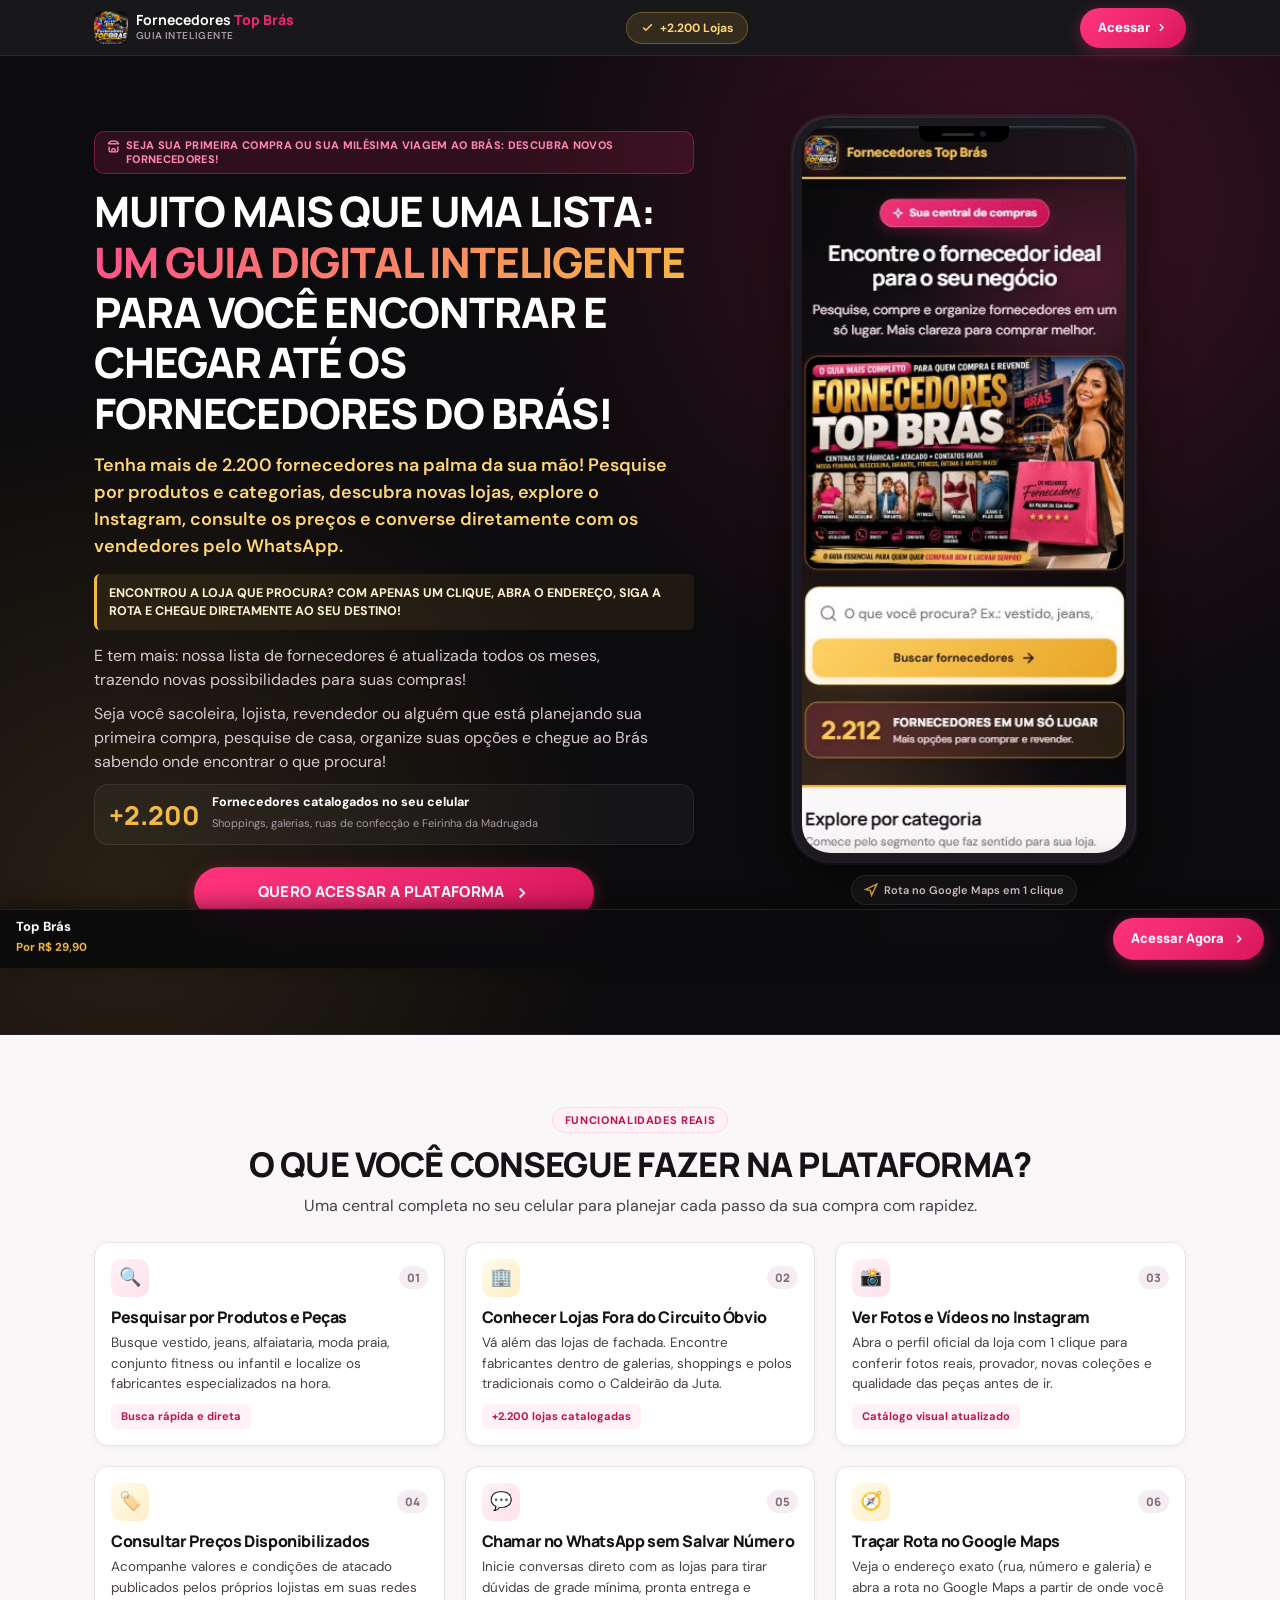
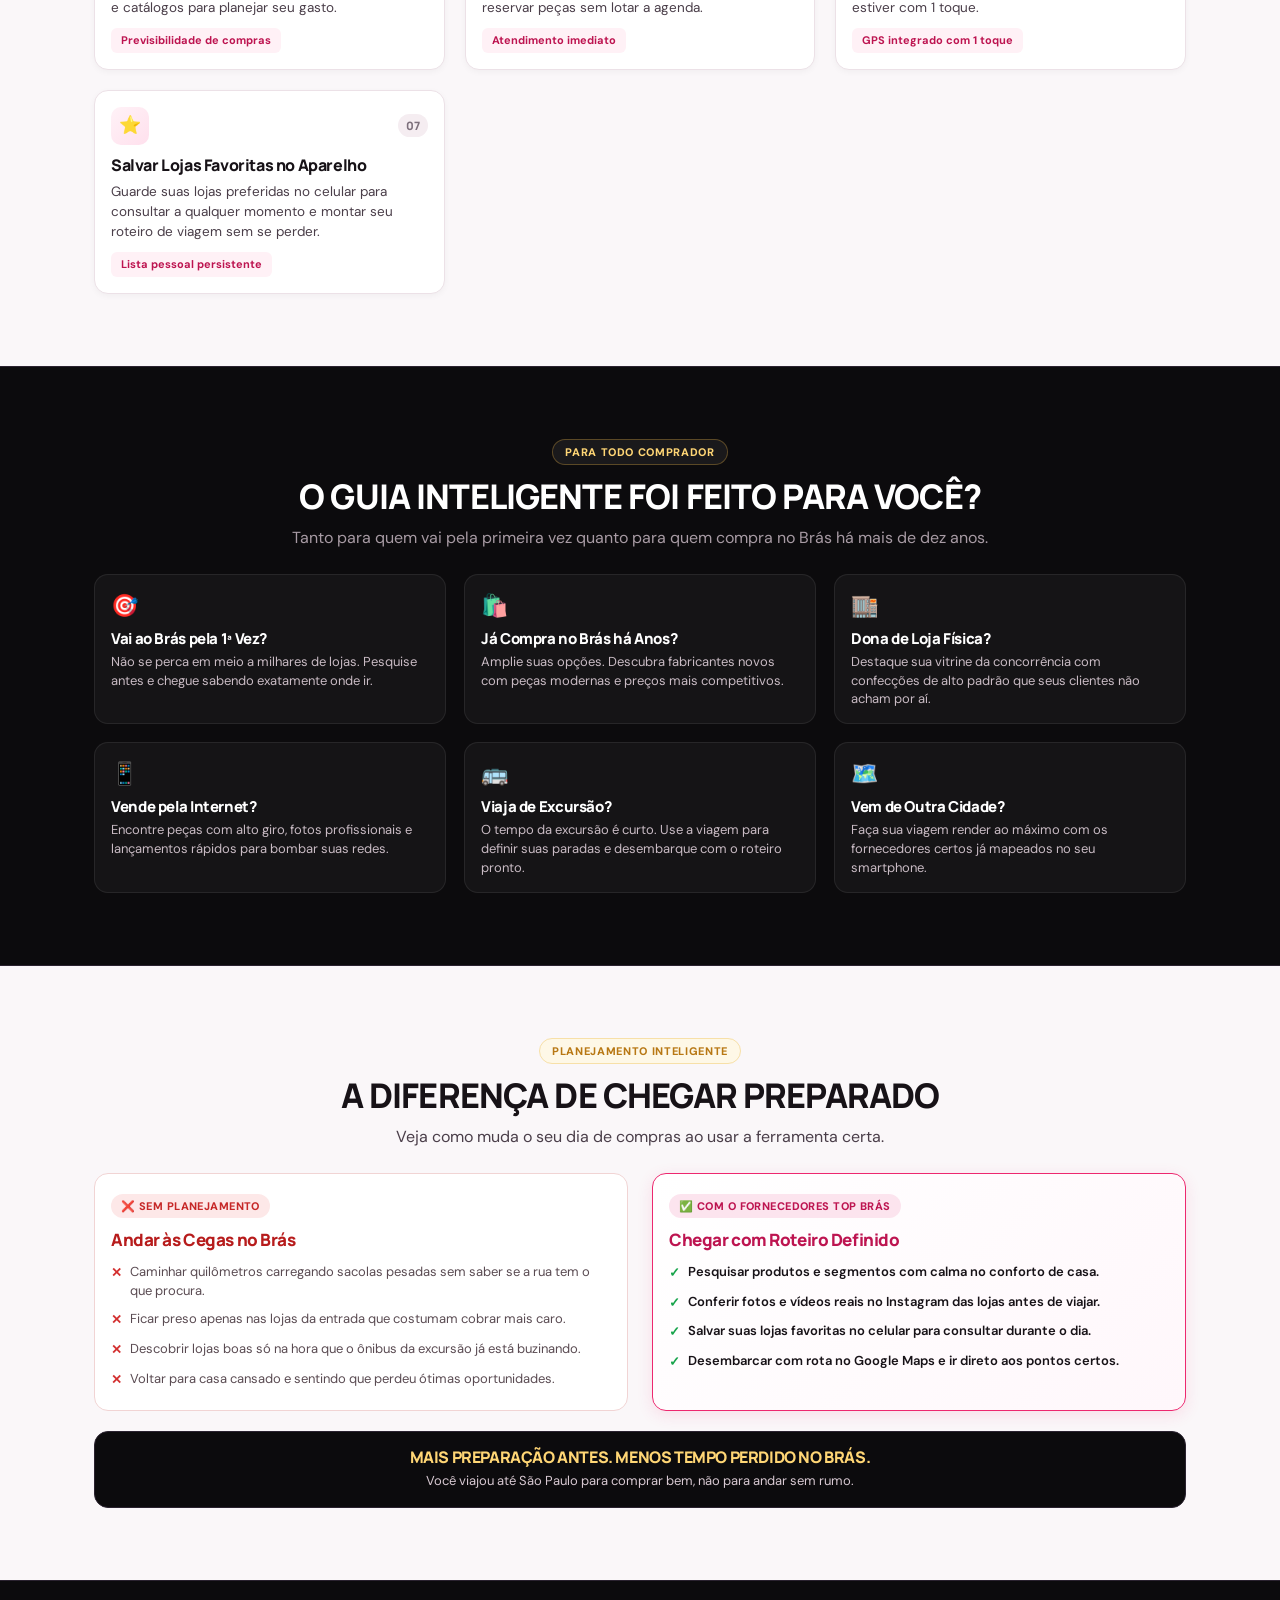
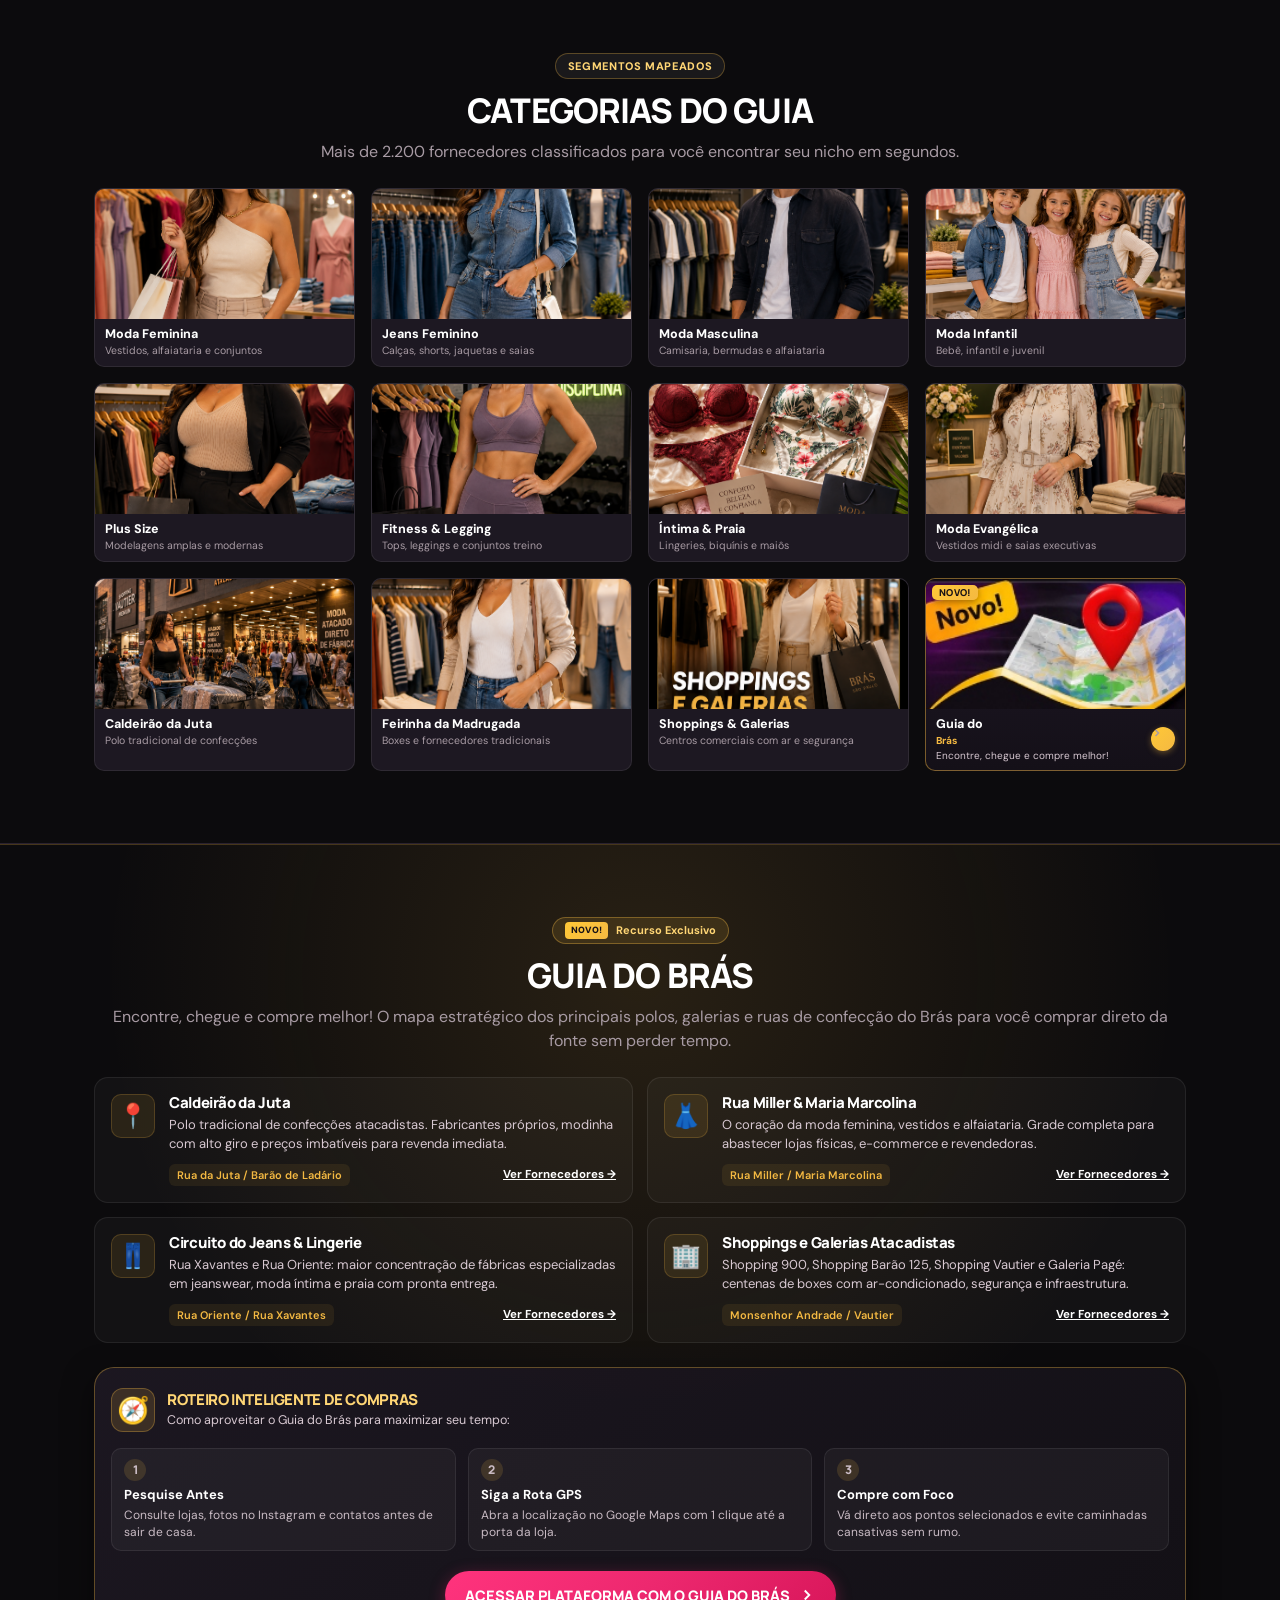
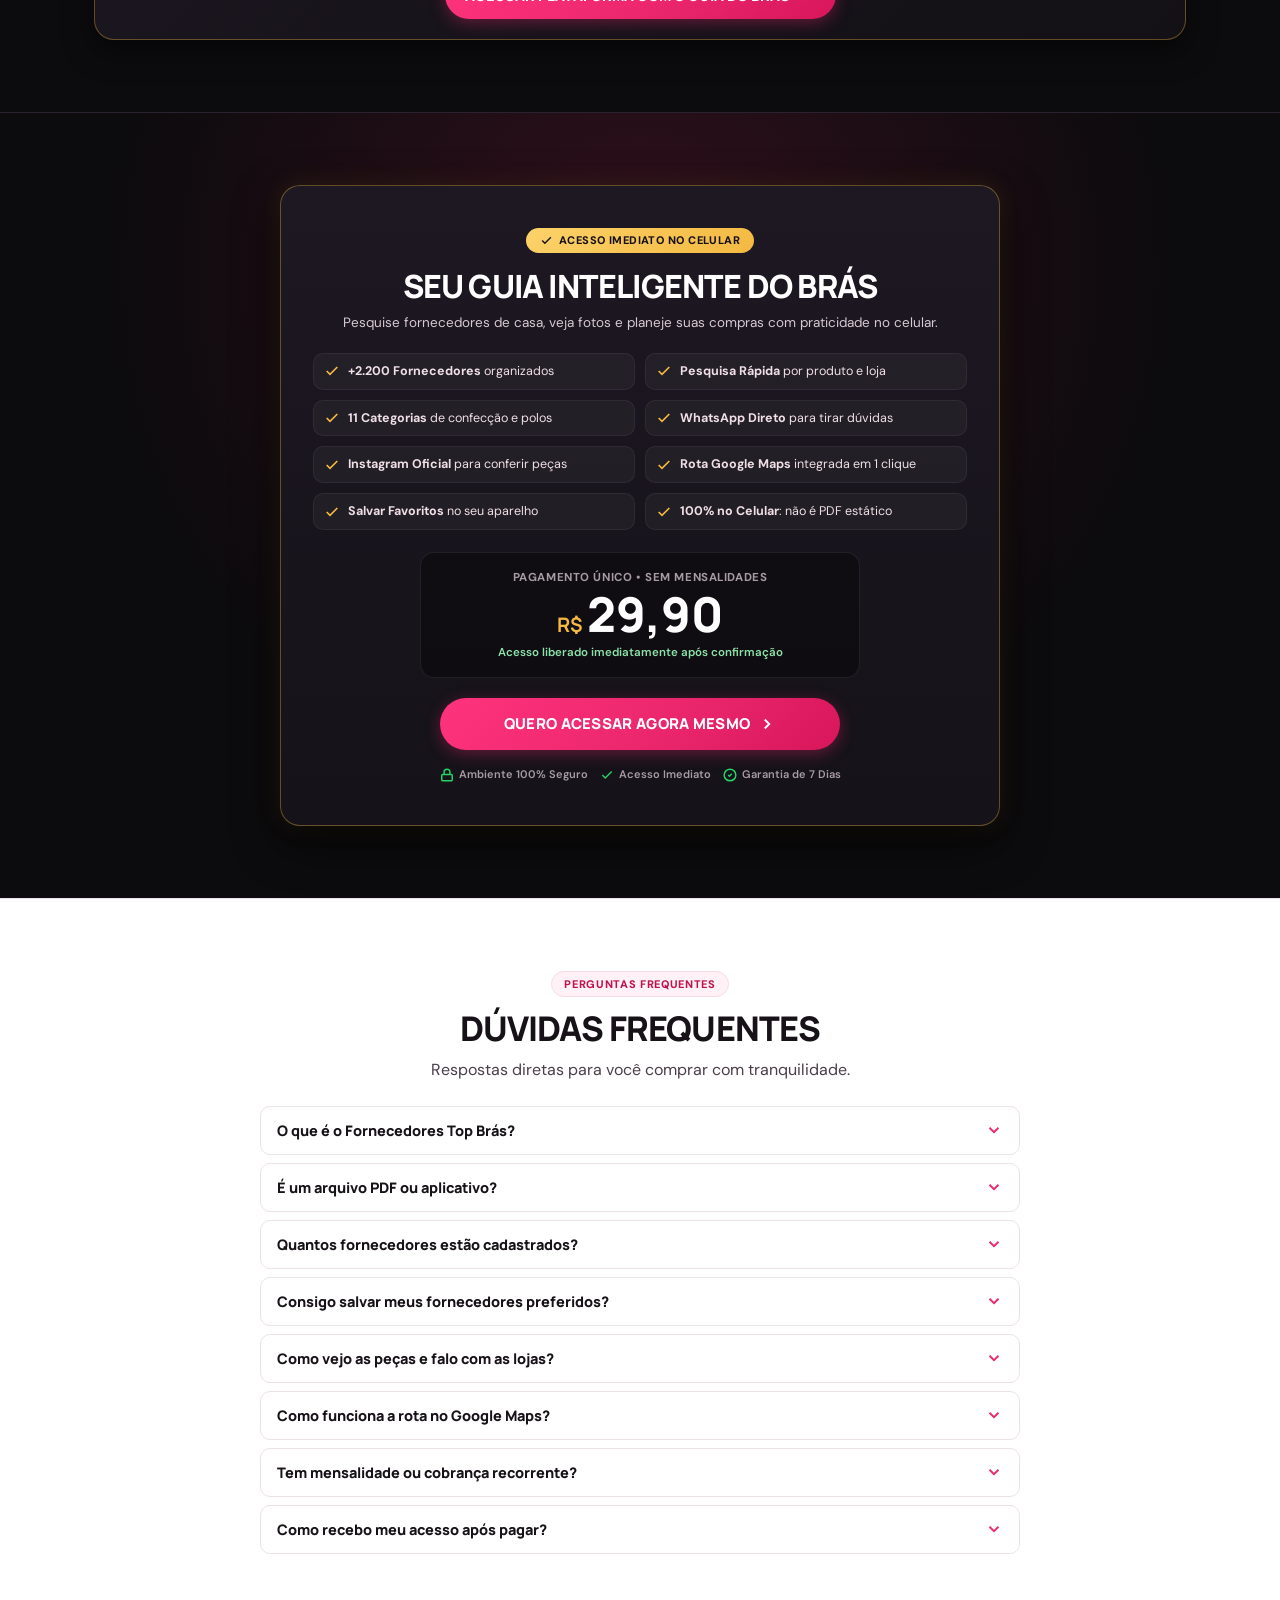
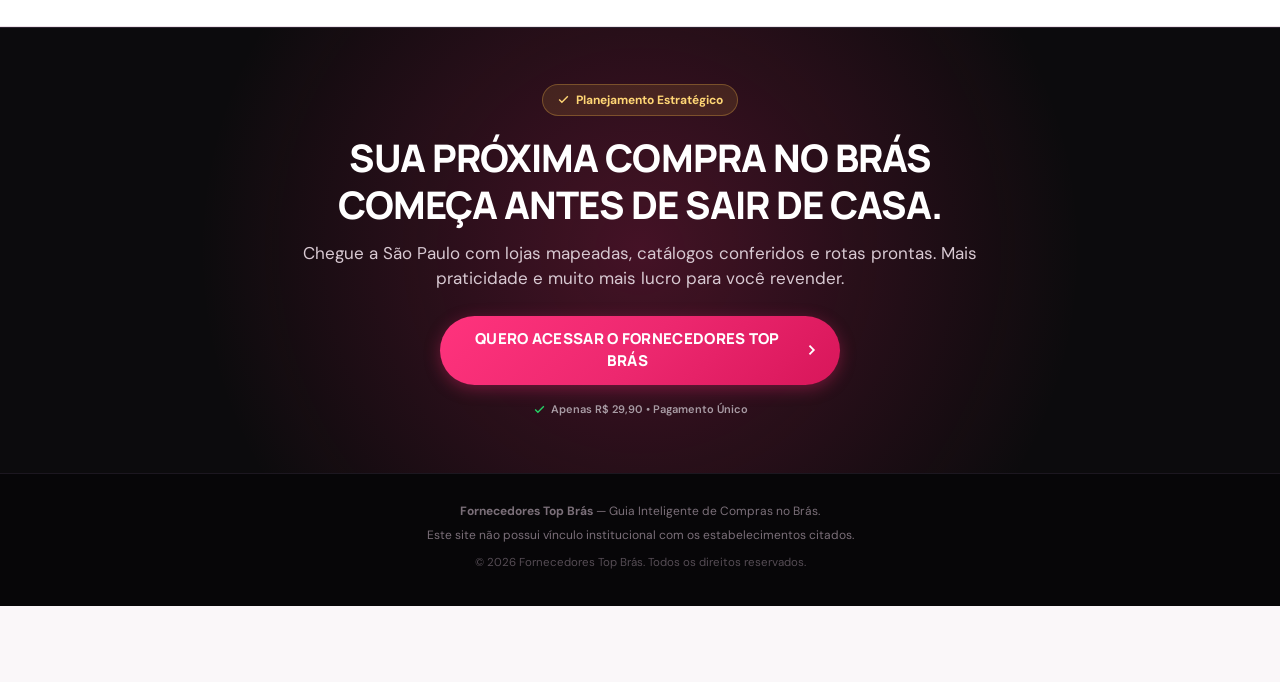
==== commit 63559bd8: "feat: integrar link de checkout da Cakto em todos os botoes de compra" ====
--- a/landing.html
+++ b/landing.html
@@ -25,7 +25,7 @@
   <link href="https://fonts.googleapis.com/css2?family=DM+Sans:ital,opsz,wght@0,9..40,400;0,9..40,500;0,9..40,600;0,9..40,700;1,9..40,400&family=Manrope:wght@600;700;800;900&display=swap" rel="stylesheet">
   
   <!-- Stylesheet Mobile First -->
-  <link rel="stylesheet" href="landing.css">
+  <link rel="stylesheet" href="styles.css">
 
   <!-- Meta Pixel Code -->
   <script>
@@ -67,10 +67,10 @@
         <span><b>+2.200</b> Lojas</span>
       </div>
 
-      <button type="button" class="btn btn-primary btn-topbar btn-checkout" data-action="checkout" data-cta-id="cta-topbar" aria-label="Acessar">
+      <a href="https://pay.cakto.com.br/dega2d9_1273419" class="btn btn-primary btn-topbar btn-checkout" data-action="checkout" data-cta-id="cta-topbar" aria-label="Acessar">
         <span>Acessar</span>
         <svg width="13" height="13" viewBox="0 0 24 24" fill="none" stroke="currentColor" stroke-width="2.5"><polyline points="9 18 15 12 9 6"/></svg>
-      </button>
+      </a>
     </div>
   </header>
 
@@ -115,10 +115,10 @@
           </div>
 
           <div class="hero-cta-group">
-            <button type="button" id="cta-hero" class="btn btn-primary btn-lg btn-pulse btn-checkout" data-action="checkout" data-cta-id="cta-hero">
+            <a href="https://pay.cakto.com.br/dega2d9_1273419" id="cta-hero" class="btn btn-primary btn-lg btn-pulse btn-checkout" data-action="checkout" data-cta-id="cta-hero">
               <span>QUERO ACESSAR A PLATAFORMA</span>
               <svg width="18" height="18" viewBox="0 0 24 24" fill="none" stroke="currentColor" stroke-width="2.5"><polyline points="9 18 15 12 9 6"/></svg>
-            </button>
+            </a>
             <div class="hero-microcopy">
               <svg width="13" height="13" viewBox="0 0 24 24" fill="none" stroke="currentColor" stroke-width="2.5"><polyline points="20 6 9 17 4 12"/></svg>
               Pesquise • Descubra • Salve Favoritos • Rota no Maps
@@ -630,10 +630,10 @@
             </div>
           </div>
           <div class="text-center" style="margin-top:20px;">
-            <button type="button" class="btn btn-primary btn-checkout" data-action="checkout">
+            <a href="https://pay.cakto.com.br/dega2d9_1273419" class="btn btn-primary btn-checkout" data-action="checkout" data-cta-id="cta-guia">
               <span>ACESSAR PLATAFORMA COM O GUIA DO BRÁS</span>
               <svg width="18" height="18" viewBox="0 0 24 24" fill="none" stroke="currentColor" stroke-width="2.5"><polyline points="9 18 15 12 9 6"/></svg>
-            </button>
+            </a>
           </div>
         </div>
       </div>
@@ -703,10 +703,10 @@
             </span>
           </div>
 
-          <button type="button" id="cta-offer" class="btn btn-primary btn-lg btn-pulse btn-checkout" data-action="checkout" data-cta-id="cta-offer">
+          <a href="https://pay.cakto.com.br/dega2d9_1273419" id="cta-offer" class="btn btn-primary btn-lg btn-pulse btn-checkout" data-action="checkout" data-cta-id="cta-offer">
             <span>QUERO ACESSAR AGORA MESMO</span>
             <svg width="18" height="18" viewBox="0 0 24 24" fill="none" stroke="currentColor" stroke-width="2.5"><polyline points="9 18 15 12 9 6"/></svg>
-          </button>
+          </a>
 
           <div class="security-pills-row">
             <div class="security-pill">
@@ -856,10 +856,10 @@
             Chegue a São Paulo com lojas mapeadas, catálogos conferidos e rotas prontas. Mais praticidade e muito mais lucro para você revender.
           </p>
 
-          <button type="button" id="cta-final" class="btn btn-primary btn-lg btn-pulse btn-checkout" data-action="checkout" data-cta-id="cta-final">
+          <a href="https://pay.cakto.com.br/dega2d9_1273419" id="cta-final" class="btn btn-primary btn-lg btn-pulse btn-checkout" data-action="checkout" data-cta-id="cta-final">
             <span>QUERO ACESSAR O FORNECEDORES TOP BRÁS</span>
             <svg width="18" height="18" viewBox="0 0 24 24" fill="none" stroke="currentColor" stroke-width="2.5"><polyline points="9 18 15 12 9 6"/></svg>
-          </button>
+          </a>
           
           <div class="security-pills-row" style="margin-top:16px;">
             <div class="security-pill">
@@ -891,13 +891,13 @@
       <b>Top Brás</b>
       <span>Por R$ 29,90</span>
     </div>
-    <button type="button" id="sticky-cta" class="btn btn-primary sticky-cta-btn btn-checkout" data-action="checkout" data-cta-id="sticky-cta">
+    <a href="https://pay.cakto.com.br/dega2d9_1273419" id="sticky-cta" class="btn btn-primary sticky-cta-btn btn-checkout" data-action="checkout" data-cta-id="sticky-cta">
       <span>Acessar Agora</span>
       <svg width="14" height="14" viewBox="0 0 24 24" fill="none" stroke="currentColor" stroke-width="2.5"><polyline points="9 18 15 12 9 6"/></svg>
-    </button>
+    </a>
   </aside>
 
   <!-- JavaScript -->
-  <script src="landing.js"></script>
+  <script src="app.js"></script>
 </body>
 </html>
--- a/styles.css
+++ b/styles.css
@@ -0,0 +1,1675 @@
+/* ==========================================================================
+   FORNECEDORES TOP BRÁS — MOBILE FIRST DESIGN SYSTEM
+   Metodologia Estrita: 1º Celular -> 2º Tablet -> 3º Desktop
+   Prioridade Absoluta: Smartphones iOS e Android (320px a 480px)
+   ========================================================================== */
+
+/* --------------------------------------------------------------------------
+   1. DESIGN TOKENS & VARIÁVEIS
+   -------------------------------------------------------------------------- */
+:root {
+  --bg-dark: #0c0b0d;
+  --bg-dark-surface: #141117;
+  --bg-dark-card: #1d1822;
+  --bg-light: #faf7f9;
+  --bg-white: #ffffff;
+  
+  --ink-primary: #171217;
+  --ink-secondary: #4a3e49;
+  --ink-muted: #7d707c;
+  --text-on-dark: #f6edf2;
+  --text-muted-dark: #a89ba4;
+  
+  --pink: #ed286f;
+  --pink-dark: #bd1450;
+  --pink-subtle: #fff1f6;
+  --pink-border: #f9dbe8;
+  
+  --gold: #f4b942;
+  --gold-dark: #b87814;
+  --gold-subtle: #fef8e7;
+  --gold-border: #f7e0a8;
+  
+  --green-whatsapp: #25d366;
+  --green-whatsapp-dark: #128c7e;
+  
+  --line-light: #ece1e7;
+  --line-dark: #2a222f;
+  
+  --radius-xs: 6px;
+  --radius-sm: 10px;
+  --radius-md: 14px;
+  --radius-lg: 20px;
+  --radius-pill: 9999px;
+  
+  --shadow-sm: 0 2px 6px rgba(0, 0, 0, 0.04);
+  --shadow-md: 0 6px 18px rgba(0, 0, 0, 0.07);
+  --shadow-lg: 0 12px 36px rgba(0, 0, 0, 0.12);
+  --shadow-glow: 0 8px 24px rgba(237, 40, 111, 0.3);
+  
+  --font-base: "DM Sans", -apple-system, BlinkMacSystemFont, "Segoe UI", Roboto, sans-serif;
+  --font-display: "Manrope", -apple-system, BlinkMacSystemFont, "Segoe UI", Roboto, sans-serif;
+  
+  --topbar-height: 56px;
+  --sticky-bar-height: 60px;
+}
+
+/* --------------------------------------------------------------------------
+   2. RESETS MOBILE-FIRST & BASE
+   -------------------------------------------------------------------------- */
+*, *::before, *::after {
+  box-sizing: border-box;
+  margin: 0;
+  padding: 0;
+  -webkit-tap-highlight-color: transparent;
+}
+
+html {
+  scroll-behavior: smooth;
+  -webkit-text-size-adjust: 100%;
+}
+
+body {
+  background: var(--bg-light);
+  color: var(--ink-primary);
+  font-family: var(--font-base);
+  font-size: 15px;
+  line-height: 1.5;
+  overflow-x: hidden;
+  width: 100%;
+  min-height: 100vh;
+  /* Espaço inferior de segurança para não cobrir conteúdo no mobile com a barra fixa */
+  padding-bottom: calc(var(--sticky-bar-height) + env(safe-area-inset-bottom, 12px) + 16px);
+}
+
+h1, h2, h3, h4, h5, h6 {
+  font-family: var(--font-display);
+  color: var(--ink-primary);
+  letter-spacing: -0.025em;
+  line-height: 1.2;
+  font-weight: 800;
+}
+
+a {
+  text-decoration: none;
+  color: inherit;
+  touch-action: manipulation;
+}
+
+/* 16px em inputs evita zoom automático incômodo no Safari iOS */
+button, input, select, textarea {
+  font-family: inherit;
+  font-size: 16px;
+  color: inherit;
+  border: none;
+  background: none;
+  outline: none;
+  touch-action: manipulation;
+}
+
+button {
+  cursor: pointer;
+  user-select: none;
+}
+
+img {
+  max-width: 100%;
+  height: auto;
+  display: block;
+}
+
+/* Container Mobile Base */
+.container {
+  width: 100%;
+  padding: 0 16px;
+  margin: 0 auto;
+}
+
+/* --------------------------------------------------------------------------
+   3. BOTÕES (TOUCH TARGET CONFORTÁVEL NO MOBILE)
+   -------------------------------------------------------------------------- */
+.btn {
+  display: inline-flex;
+  align-items: center;
+  justify-content: center;
+  gap: 8px;
+  min-height: 48px;
+  padding: 12px 20px;
+  font-family: var(--font-display);
+  font-size: 14.5px;
+  font-weight: 800;
+  border-radius: var(--radius-pill);
+  transition: transform 0.2s ease, box-shadow 0.2s ease;
+  text-align: center;
+  touch-action: manipulation;
+}
+
+.btn-primary {
+  background: linear-gradient(135deg, #ff337d 0%, #ed286f 50%, #d8165a 100%);
+  color: #ffffff;
+  box-shadow: 0 4px 16px rgba(237, 40, 111, 0.35);
+}
+
+.btn-primary:active {
+  transform: scale(0.98);
+}
+
+.btn-lg {
+  width: 100%;
+  min-height: 52px;
+  font-size: 15px;
+  letter-spacing: 0.02em;
+  text-transform: uppercase;
+}
+
+@keyframes pulseGlow {
+  0% { box-shadow: 0 0 0 0 rgba(237, 40, 111, 0.6); }
+  70% { box-shadow: 0 0 0 14px rgba(237, 40, 111, 0); }
+  100% { box-shadow: 0 0 0 0 rgba(237, 40, 111, 0); }
+}
+
+.btn-pulse {
+  animation: pulseGlow 2.4s infinite;
+}
+
+/* --------------------------------------------------------------------------
+   4. TOPBAR MOBILE FIRST
+   -------------------------------------------------------------------------- */
+.topbar {
+  background: rgba(12, 11, 13, 0.95);
+  backdrop-filter: blur(12px);
+  -webkit-backdrop-filter: blur(12px);
+  border-bottom: 1px solid rgba(255, 255, 255, 0.08);
+  position: sticky;
+  top: 0;
+  z-index: 1000;
+  height: var(--topbar-height);
+  display: flex;
+  align-items: center;
+}
+
+.topbar-inner {
+  display: flex;
+  align-items: center;
+  justify-content: space-between;
+  gap: 10px;
+}
+
+.brand {
+  display: flex;
+  align-items: center;
+  gap: 8px;
+  color: #ffffff;
+}
+
+.brandmark {
+  width: 34px;
+  height: 34px;
+  border-radius: 8px;
+  overflow: hidden;
+  flex-shrink: 0;
+}
+
+.brandmark img {
+  width: 100%;
+  height: 100%;
+  object-fit: cover;
+}
+
+.brand-text-col {
+  display: flex;
+  flex-direction: column;
+}
+
+.brand-title {
+  font-family: var(--font-display);
+  font-weight: 800;
+  font-size: 14px;
+  color: #ffffff;
+  line-height: 1.15;
+}
+
+.brand-title span {
+  color: var(--pink);
+}
+
+.brand-subtitle {
+  font-size: 10px;
+  color: var(--text-muted-dark);
+  text-transform: uppercase;
+  letter-spacing: 0.04em;
+  font-weight: 600;
+}
+
+.topbar-badge {
+  display: none; /* Oculto no mobile para economizar espaço e evitar quebras */
+}
+
+.btn-topbar {
+  min-height: 36px;
+  padding: 6px 14px;
+  font-size: 12.5px;
+  gap: 5px;
+}
+
+/* --------------------------------------------------------------------------
+   5. SEÇÃO 1 — HERO MOBILE FIRST
+   -------------------------------------------------------------------------- */
+.hero {
+  background: radial-gradient(circle at 80% 15%, rgba(237, 40, 111, 0.22) 0%, transparent 40%),
+              radial-gradient(circle at 10% 85%, rgba(244, 185, 66, 0.12) 0%, transparent 35%),
+              var(--bg-dark);
+  color: var(--text-on-dark);
+  padding: 24px 0 36px;
+  border-bottom: 1px solid var(--line-dark);
+}
+
+.hero-grid {
+  display: flex;
+  flex-direction: column;
+  gap: 16px;
+}
+
+.hero-copy {
+  display: contents;
+}
+
+.hero-pill {
+  order: 1;
+  display: inline-flex;
+  align-items: flex-start;
+  gap: 6px;
+  background: rgba(237, 40, 111, 0.15);
+  border: 1px solid rgba(237, 40, 111, 0.4);
+  color: #ff85b3;
+  padding: 6px 12px;
+  border-radius: var(--radius-sm);
+  font-size: 11px;
+  font-weight: 800;
+  line-height: 1.35;
+  margin-bottom: 12px;
+  text-transform: uppercase;
+  letter-spacing: 0.03em;
+  align-self: flex-start;
+}
+
+.hero-pill svg {
+  flex-shrink: 0;
+  margin-top: 2px;
+}
+
+.hero-headline {
+  order: 2;
+  font-size: clamp(20px, 5.8vw, 30px);
+  font-weight: 900;
+  line-height: 1.2;
+  color: #ffffff;
+  margin-bottom: 14px;
+  letter-spacing: -0.025em;
+}
+
+.hero-headline .highlight-gradient {
+  background: linear-gradient(135deg, #ff4d8d 0%, #f4b942 100%);
+  -webkit-background-clip: text;
+  -webkit-text-fill-color: transparent;
+}
+
+.hero-subheadline {
+  order: 3;
+  font-size: 14.5px;
+  font-weight: 600;
+  line-height: 1.5;
+  color: #ffd675;
+  margin-bottom: 14px;
+}
+
+.hero-visual {
+  order: 4;
+  display: flex;
+  flex-direction: column;
+  align-items: center;
+  width: 100%;
+  margin: 6px auto 18px;
+}
+
+.hero-callout-route {
+  order: 5;
+  background: rgba(244, 185, 66, 0.08);
+  border-left: 3px solid var(--gold);
+  border-radius: 6px;
+  padding: 10px 12px;
+  margin-bottom: 14px;
+  font-size: 12.5px;
+  font-weight: 800;
+  color: #fff2cf;
+  line-height: 1.45;
+}
+
+.hero-text {
+  order: 6;
+  font-size: 13.5px;
+  color: #d8c9d2;
+  line-height: 1.5;
+  margin-bottom: 10px;
+}
+
+.hero-proof-bar {
+  order: 7;
+  display: flex;
+  align-items: center;
+  gap: 12px;
+  background: rgba(255, 255, 255, 0.04);
+  border: 1px solid rgba(255, 255, 255, 0.08);
+  border-radius: var(--radius-md);
+  padding: 10px 14px;
+  margin-bottom: 22px;
+}
+
+.hero-proof-number {
+  font-family: var(--font-display);
+  font-size: 26px;
+  font-weight: 900;
+  color: var(--gold);
+  line-height: 1;
+  flex-shrink: 0;
+}
+
+.hero-proof-text b {
+  display: block;
+  font-size: 12.5px;
+  color: #ffffff;
+  font-weight: 800;
+  line-height: 1.25;
+}
+
+.hero-proof-text span {
+  font-size: 11px;
+  color: var(--text-muted-dark);
+}
+
+.hero-cta-group {
+  order: 8;
+  display: flex;
+  flex-direction: column;
+  gap: 8px;
+}
+
+.hero-microcopy {
+  display: flex;
+  align-items: center;
+  justify-content: center;
+  gap: 6px;
+  font-size: 11px;
+  color: var(--text-muted-dark);
+  font-weight: 600;
+  text-align: center;
+}
+
+.hero-microcopy svg {
+  color: var(--gold);
+  flex-shrink: 0;
+}
+
+/* --------------------------------------------------------------------------
+   6. SMARTPHONE MOCKUP MOBILE FIRST (COMPACTO E PROPORCIONAL)
+   -------------------------------------------------------------------------- */
+.hero-visual {
+  display: flex;
+  flex-direction: column;
+  align-items: center;
+  width: 100%;
+}
+
+.phone-mockup-wrapper {
+  width: 100%;
+  max-width: clamp(260px, 80vw, 310px);
+  margin: 0 auto;
+}
+
+.phone-frame {
+  background: #1d1920;
+  border-radius: 36px;
+  padding: 8px;
+  box-shadow: 0 16px 45px rgba(0, 0, 0, 0.55),
+              0 0 0 2px #342c3b,
+              0 0 0 4px rgba(255, 255, 255, 0.06);
+  position: relative;
+  overflow: hidden;
+}
+
+.phone-notch {
+  width: 90px;
+  height: 16px;
+  background: #000000;
+  border-radius: 0 0 10px 10px;
+  position: absolute;
+  top: 8px;
+  left: 50%;
+  transform: translateX(-50%);
+  z-index: 30;
+  display: flex;
+  align-items: center;
+  justify-content: center;
+  gap: 6px;
+}
+
+.phone-speaker {
+  width: 32px;
+  height: 3px;
+  background: #2b2b2b;
+  border-radius: 2px;
+}
+
+.phone-camera {
+  width: 6px;
+  height: 6px;
+  background: #1a1a2b;
+  border-radius: 50%;
+}
+
+.phone-mockup-wrapper.non-clickable {
+  pointer-events: none;
+  user-select: none;
+  -webkit-user-drag: none;
+}
+
+.phone-screen {
+  background: #000000;
+  border-radius: 28px;
+  overflow: hidden;
+  position: relative;
+  line-height: 0;
+  box-shadow: inset 0 0 12px rgba(0, 0, 0, 0.5);
+}
+
+.phone-screen-img {
+  width: 100%;
+  height: auto;
+  display: block;
+  object-fit: contain;
+  pointer-events: none;
+  user-select: none;
+  -webkit-user-drag: none;
+}
+
+/* Badges de Destaque no Mobile */
+.phone-features-pills {
+  display: flex;
+  align-items: center;
+  justify-content: center;
+  gap: 8px;
+  margin-top: 14px;
+  flex-wrap: wrap;
+  width: 100%;
+}
+
+.feature-mini-pill {
+  display: inline-flex;
+  align-items: center;
+  gap: 6px;
+  background: rgba(255, 255, 255, 0.05);
+  border: 1px solid rgba(255, 255, 255, 0.1);
+  border-radius: var(--radius-pill);
+  padding: 6px 12px;
+  font-size: 11px;
+  color: #f1dfe6;
+  font-weight: 600;
+}
+
+/* --------------------------------------------------------------------------
+   7. SEÇÕES & CABEÇALHOS MOBILE FIRST
+   -------------------------------------------------------------------------- */
+.section {
+  padding: 44px 0;
+  position: relative;
+}
+
+.section-dark {
+  background: var(--bg-dark);
+  color: var(--text-on-dark);
+  border-top: 1px solid var(--line-dark);
+  border-bottom: 1px solid var(--line-dark);
+}
+
+.section-dark h2, .section-dark h3 {
+  color: #ffffff;
+}
+
+.section-dark p {
+  color: var(--text-muted-dark);
+}
+
+.section-header {
+  margin-bottom: 24px;
+}
+
+.text-center {
+  text-align: center;
+}
+
+.pill-tag {
+  display: inline-flex;
+  align-items: center;
+  gap: 5px;
+  font-size: 11px;
+  font-weight: 800;
+  text-transform: uppercase;
+  letter-spacing: 0.06em;
+  padding: 4px 12px;
+  border-radius: var(--radius-pill);
+  background: var(--pink-subtle);
+  color: var(--pink-dark);
+  border: 1px solid var(--pink-border);
+  margin-bottom: 10px;
+}
+
+.pill-gold {
+  background: var(--gold-subtle);
+  color: var(--gold-dark);
+  border-color: var(--gold-border);
+}
+
+.pill-dark {
+  background: rgba(255, 255, 255, 0.06);
+  color: #ffd675;
+  border-color: rgba(244, 185, 66, 0.3);
+}
+
+.section-title {
+  font-size: clamp(20px, 5.2vw, 26px);
+  margin-bottom: 8px;
+  letter-spacing: -0.025em;
+  line-height: 1.25;
+}
+
+.section-desc {
+  font-size: 14px;
+  color: var(--ink-secondary);
+  line-height: 1.5;
+}
+
+/* --------------------------------------------------------------------------
+   8. SEÇÃO 2 — AS 7 POSSIBILIDADES (MOBILE FIRST)
+   -------------------------------------------------------------------------- */
+.capabilities-grid {
+  display: flex;
+  flex-direction: column;
+  gap: 12px;
+}
+
+.capability-card {
+  background: #ffffff;
+  border: 1px solid var(--line-light);
+  border-radius: var(--radius-md);
+  padding: 16px;
+  display: flex;
+  flex-direction: column;
+  box-shadow: var(--shadow-sm);
+}
+
+.capability-header {
+  display: flex;
+  align-items: center;
+  justify-content: space-between;
+  margin-bottom: 10px;
+}
+
+.capability-icon-box {
+  width: 38px;
+  height: 38px;
+  border-radius: 10px;
+  background: linear-gradient(135deg, #fff2f7 0%, #ffe0ed 100%);
+  color: var(--pink);
+  display: flex;
+  align-items: center;
+  justify-content: center;
+  font-size: 18px;
+}
+
+.capability-card:nth-child(even) .capability-icon-box {
+  background: linear-gradient(135deg, #fffbeb 0%, #feeec7 100%);
+  color: var(--gold-dark);
+}
+
+.capability-number {
+  font-family: var(--font-display);
+  font-size: 11.5px;
+  font-weight: 800;
+  color: var(--ink-muted);
+  background: #f5edf1;
+  padding: 3px 8px;
+  border-radius: var(--radius-pill);
+}
+
+.capability-card h3 {
+  font-size: 16px;
+  margin-bottom: 6px;
+  color: var(--ink-primary);
+  line-height: 1.3;
+}
+
+.capability-card p {
+  font-size: 13.5px;
+  color: var(--ink-secondary);
+  line-height: 1.5;
+  margin-bottom: 10px;
+}
+
+.capability-feature-badge {
+  display: inline-flex;
+  align-items: center;
+  font-size: 11px;
+  font-weight: 700;
+  color: var(--pink-dark);
+  background: var(--pink-subtle);
+  padding: 4px 10px;
+  border-radius: var(--radius-xs);
+  align-self: flex-start;
+}
+
+/* --------------------------------------------------------------------------
+   9. SEÇÃO 3 — PÚBLICOS-ALVO MOBILE FIRST
+   -------------------------------------------------------------------------- */
+.audiences-container {
+  display: flex;
+  flex-direction: column;
+  gap: 10px;
+}
+
+.audience-box {
+  background: rgba(255, 255, 255, 0.04);
+  border: 1px solid rgba(255, 255, 255, 0.08);
+  border-radius: var(--radius-md);
+  padding: 14px 16px;
+  display: flex;
+  flex-direction: column;
+}
+
+.audience-icon-badge {
+  font-size: 22px;
+  margin-bottom: 8px;
+}
+
+.audience-box h4 {
+  font-size: 15px;
+  color: #ffffff;
+  margin-bottom: 5px;
+}
+
+.audience-box p {
+  font-size: 13px;
+  color: #c9bbc4;
+  line-height: 1.45;
+}
+
+/* --------------------------------------------------------------------------
+   10. SEÇÃO 4 — A TRANSFORMAÇÃO MOBILE FIRST
+   -------------------------------------------------------------------------- */
+.transformation-grid {
+  display: flex;
+  flex-direction: column;
+  gap: 16px;
+}
+
+.trans-card {
+  border-radius: var(--radius-md);
+  padding: 20px 16px;
+  display: flex;
+  flex-direction: column;
+}
+
+.trans-card-bad {
+  background: #ffffff;
+  border: 1px solid #f1d4d4;
+}
+
+.trans-card-good {
+  background: linear-gradient(135deg, #ffffff 0%, #fff7fb 100%);
+  border: 1.5px solid var(--pink);
+  box-shadow: 0 4px 16px rgba(237, 40, 111, 0.12);
+}
+
+.trans-badge {
+  display: inline-flex;
+  align-items: center;
+  gap: 5px;
+  font-size: 11px;
+  font-weight: 800;
+  text-transform: uppercase;
+  letter-spacing: 0.04em;
+  padding: 4px 10px;
+  border-radius: var(--radius-pill);
+  align-self: flex-start;
+  margin-bottom: 12px;
+}
+
+.badge-bad {
+  background: #fde8e8;
+  color: #c62828;
+}
+
+.badge-good {
+  background: #fce4ee;
+  color: var(--pink-dark);
+}
+
+.trans-card h3 {
+  font-size: 17px;
+  margin-bottom: 12px;
+}
+
+.trans-card-bad h3 {
+  color: #b71c1c;
+}
+
+.trans-card-good h3 {
+  color: var(--pink-dark);
+}
+
+.trans-list {
+  list-style: none;
+  display: flex;
+  flex-direction: column;
+  gap: 10px;
+}
+
+.trans-list li {
+  display: flex;
+  align-items: flex-start;
+  gap: 8px;
+  font-size: 13px;
+  line-height: 1.45;
+}
+
+.trans-card-bad .trans-list li {
+  color: #5a4b52;
+}
+
+.trans-card-good .trans-list li {
+  color: var(--ink-primary);
+  font-weight: 600;
+}
+
+.trans-icon-neg {
+  color: #d32f2f;
+  flex-shrink: 0;
+  font-weight: 800;
+  margin-top: 1px;
+}
+
+.trans-icon-pos {
+  color: #16a34a;
+  flex-shrink: 0;
+  font-weight: 800;
+  margin-top: 1px;
+}
+
+.trans-punchline-box {
+  background: var(--bg-dark);
+  color: #ffffff;
+  border-radius: var(--radius-md);
+  padding: 16px;
+  text-align: center;
+  margin-top: 20px;
+  border: 1px solid var(--line-dark);
+}
+
+.trans-punchline-box h4 {
+  font-size: 16px;
+  color: #ffd675;
+  margin-bottom: 4px;
+}
+
+.trans-punchline-box p {
+  color: #d8c9d2;
+  font-size: 13px;
+}
+
+/* --------------------------------------------------------------------------
+   11. CATEGORIAS MOBILE FIRST (GRID COMPACTO DE 2 COLUNAS)
+   -------------------------------------------------------------------------- */
+.categories-slider-grid {
+  display: grid;
+  grid-template-columns: repeat(2, 1fr);
+  gap: 10px;
+}
+
+.cat-showcase-card {
+  background: var(--bg-dark-card);
+  border: 1px solid rgba(255, 255, 255, 0.08);
+  border-radius: var(--radius-sm);
+  overflow: hidden;
+  display: flex;
+  flex-direction: column;
+}
+
+.cat-image-container {
+  width: 100%;
+  height: 105px;
+  overflow: hidden;
+  position: relative;
+  background: #141117;
+}
+
+.cat-image-container img {
+  width: 100%;
+  height: 100%;
+  object-fit: cover;
+}
+
+.cat-info-box {
+  padding: 8px 10px;
+}
+
+.cat-info-box b {
+  display: block;
+  font-size: 12.5px;
+  color: #ffffff;
+  font-weight: 800;
+  margin-bottom: 2px;
+  line-height: 1.2;
+}
+
+.cat-info-box span {
+  font-size: 10.5px;
+  color: var(--text-muted-dark);
+  line-height: 1.35;
+  display: block;
+}
+
+/* Card Específico: Guia do Brás */
+.cat-card-guia {
+  background: linear-gradient(180deg, #1f1826 0%, #141018 100%);
+  border: 1px solid rgba(244, 185, 66, 0.45);
+  cursor: pointer;
+  position: relative;
+  text-decoration: none;
+  transition: transform 0.2s ease, box-shadow 0.2s ease, border-color 0.2s ease;
+}
+
+.cat-card-guia:hover {
+  transform: translateY(-2px);
+  border-color: var(--gold);
+  box-shadow: 0 6px 20px rgba(244, 185, 66, 0.25);
+}
+
+.cat-novo-badge {
+  position: absolute;
+  top: 6px;
+  left: 6px;
+  background: linear-gradient(135deg, #ffc837 0%, #f4b942 100%);
+  color: #171217;
+  font-family: var(--font-display);
+  font-size: 9.5px;
+  font-weight: 900;
+  padding: 2px 7px;
+  border-radius: 5px;
+  text-transform: uppercase;
+  letter-spacing: 0.03em;
+  box-shadow: 0 2px 6px rgba(0, 0, 0, 0.35);
+  z-index: 5;
+  line-height: 1.2;
+}
+
+.cat-info-guia {
+  display: flex;
+  align-items: center;
+  justify-content: space-between;
+  gap: 6px;
+  padding: 8px 10px;
+}
+
+.cat-info-guia-text {
+  flex: 1;
+  min-width: 0;
+}
+
+.cat-info-guia-text b {
+  display: block;
+  font-size: 12.5px;
+  color: #ffffff;
+  font-weight: 800;
+  line-height: 1.2;
+}
+
+.cat-info-guia-text b .highlight-gold {
+  color: var(--gold);
+}
+
+.cat-info-guia-text span {
+  font-size: 10px;
+  color: #d8c9d2;
+  line-height: 1.3;
+  display: block;
+  margin-top: 2px;
+}
+
+.cat-arrow-btn {
+  width: 24px;
+  height: 24px;
+  border-radius: 50%;
+  background: linear-gradient(135deg, #ffc837 0%, #f4b942 100%);
+  color: #171217;
+  display: flex;
+  align-items: center;
+  justify-content: center;
+  flex-shrink: 0;
+  box-shadow: 0 2px 6px rgba(244, 185, 66, 0.35);
+  transition: transform 0.2s ease;
+}
+
+.cat-card-guia:hover .cat-arrow-btn {
+  transform: translateX(2px);
+}
+
+/* --------------------------------------------------------------------------
+   NOVA SEÇÃO: GUIA DO BRÁS (MOBILE FIRST)
+   -------------------------------------------------------------------------- */
+.section-guia-do-bras {
+  background: radial-gradient(circle at 50% 15%, rgba(244, 185, 66, 0.12) 0%, transparent 55%),
+              var(--bg-dark);
+  border-top: 1px solid rgba(244, 185, 66, 0.25);
+  border-bottom: 1px solid var(--line-dark);
+}
+
+.guia-novo-pill {
+  display: inline-flex;
+  align-items: center;
+  gap: 8px;
+  background: rgba(244, 185, 66, 0.12);
+  border: 1px solid rgba(244, 185, 66, 0.35);
+  color: #ffd675;
+  padding: 4px 12px;
+  border-radius: var(--radius-pill);
+  font-size: 11px;
+  font-weight: 700;
+  margin-bottom: 10px;
+}
+
+.guia-badge-novo {
+  background: linear-gradient(135deg, #ffc837 0%, #f4b942 100%);
+  color: #171217;
+  font-size: 9px;
+  font-weight: 900;
+  padding: 2px 6px;
+  border-radius: 4px;
+  text-transform: uppercase;
+}
+
+.guia-highlights-grid {
+  display: flex;
+  flex-direction: column;
+  gap: 12px;
+  margin-bottom: 24px;
+}
+
+.guia-polo-card {
+  background: rgba(255, 255, 255, 0.03);
+  border: 1px solid rgba(255, 255, 255, 0.08);
+  border-radius: var(--radius-md);
+  padding: 16px;
+  display: flex;
+  gap: 14px;
+  align-items: flex-start;
+  transition: transform 0.2s ease, border-color 0.2s ease;
+}
+
+.guia-polo-card:hover {
+  border-color: rgba(244, 185, 66, 0.35);
+  transform: translateY(-2px);
+}
+
+.guia-polo-icon {
+  font-size: 24px;
+  flex-shrink: 0;
+  background: rgba(244, 185, 66, 0.1);
+  width: 44px;
+  height: 44px;
+  border-radius: 10px;
+  display: flex;
+  align-items: center;
+  justify-content: center;
+  border: 1px solid rgba(244, 185, 66, 0.2);
+}
+
+.guia-polo-content {
+  flex: 1;
+}
+
+.guia-polo-content h4 {
+  font-size: 15px;
+  color: #ffffff;
+  margin-bottom: 4px;
+}
+
+.guia-polo-content p {
+  font-size: 13px;
+  color: #d8c9d2;
+  line-height: 1.45;
+  margin-bottom: 10px;
+}
+
+.guia-polo-footer {
+  display: flex;
+  align-items: center;
+  justify-content: space-between;
+  gap: 8px;
+  flex-wrap: wrap;
+}
+
+.guia-tag-loc {
+  font-size: 11px;
+  color: var(--gold);
+  background: rgba(244, 185, 66, 0.08);
+  padding: 3px 8px;
+  border-radius: var(--radius-xs);
+  font-weight: 600;
+}
+
+.guia-link-rota {
+  font-size: 11.5px;
+  color: #ffffff;
+  font-weight: 700;
+  text-decoration: underline;
+  transition: color 0.2s ease;
+}
+
+.guia-link-rota:hover {
+  color: var(--pink);
+}
+
+.guia-roteiro-box {
+  background: linear-gradient(135deg, rgba(29, 24, 34, 0.95) 0%, rgba(20, 17, 23, 0.95) 100%);
+  border: 1.5px solid rgba(244, 185, 66, 0.35);
+  border-radius: var(--radius-lg);
+  padding: 20px 16px;
+  box-shadow: 0 10px 30px rgba(0, 0, 0, 0.5);
+}
+
+.guia-roteiro-header {
+  display: flex;
+  align-items: center;
+  gap: 12px;
+  margin-bottom: 16px;
+}
+
+.guia-roteiro-icon {
+  font-size: 26px;
+  width: 44px;
+  height: 44px;
+  border-radius: 12px;
+  background: rgba(244, 185, 66, 0.15);
+  border: 1px solid rgba(244, 185, 66, 0.3);
+  display: flex;
+  align-items: center;
+  justify-content: center;
+  flex-shrink: 0;
+}
+
+.guia-roteiro-header h3 {
+  font-size: 15px;
+  color: #ffd675;
+  margin-bottom: 2px;
+}
+
+.guia-roteiro-header p {
+  font-size: 12.5px;
+  color: #d8c9d2;
+}
+
+.guia-steps-row {
+  display: flex;
+  flex-direction: column;
+  gap: 10px;
+}
+
+.guia-step-item {
+  background: rgba(255, 255, 255, 0.04);
+  border: 1px solid rgba(255, 255, 255, 0.08);
+  border-radius: var(--radius-sm);
+  padding: 10px 12px;
+  display: flex;
+  flex-direction: column;
+}
+
+.guia-step-num {
+  font-family: var(--font-display);
+  font-size: 11px;
+  font-weight: 900;
+  color: var(--gold);
+  background: rgba(244, 185, 66, 0.15);
+  width: 22px;
+  height: 22px;
+  border-radius: 50%;
+  display: flex;
+  align-items: center;
+  justify-content: center;
+  margin-bottom: 4px;
+}
+
+.guia-step-item b {
+  font-size: 13px;
+  color: #ffffff;
+  margin-bottom: 2px;
+}
+
+.guia-step-item span {
+  font-size: 12px;
+  color: #c9bbc4;
+  line-height: 1.4;
+}
+
+/* --------------------------------------------------------------------------
+   12. SEÇÃO 5 — OFERTA OFICIAL MOBILE FIRST (R$ 29,90)
+   -------------------------------------------------------------------------- */
+.offer-section {
+  padding: 50px 0;
+  background: radial-gradient(circle at 50% 20%, rgba(237, 40, 111, 0.16) 0%, transparent 60%),
+              var(--bg-dark);
+  color: var(--text-on-dark);
+}
+
+.offer-card {
+  width: 100%;
+  background: linear-gradient(180deg, #1d1822 0%, #151219 100%);
+  border: 1.5px solid rgba(244, 185, 66, 0.35);
+  border-radius: var(--radius-lg);
+  padding: 26px 16px;
+  box-shadow: 0 16px 45px rgba(0, 0, 0, 0.65),
+              0 0 25px rgba(244, 185, 66, 0.12);
+  text-align: center;
+  position: relative;
+}
+
+.offer-ribbon {
+  display: inline-flex;
+  align-items: center;
+  gap: 6px;
+  background: linear-gradient(135deg, #fcd269 0%, #f4b942 100%);
+  color: #171217;
+  font-size: 11px;
+  font-weight: 800;
+  padding: 4px 14px;
+  border-radius: var(--radius-pill);
+  text-transform: uppercase;
+  letter-spacing: 0.04em;
+  margin-bottom: 14px;
+}
+
+.offer-title {
+  font-size: clamp(20px, 5.5vw, 28px);
+  color: #ffffff;
+  margin-bottom: 8px;
+}
+
+.offer-subtitle {
+  font-size: 13.5px;
+  color: #d8c9d2;
+  margin-bottom: 20px;
+  line-height: 1.45;
+}
+
+.offer-check-grid {
+  display: flex;
+  flex-direction: column;
+  gap: 8px;
+  text-align: left;
+  margin-bottom: 22px;
+}
+
+.offer-check-item {
+  display: flex;
+  align-items: center;
+  gap: 8px;
+  font-size: 12.5px;
+  color: #f1dfe6;
+  background: rgba(255, 255, 255, 0.04);
+  padding: 8px 10px;
+  border-radius: var(--radius-sm);
+  border: 1px solid rgba(255, 255, 255, 0.06);
+}
+
+.offer-check-item svg {
+  color: var(--gold);
+  flex-shrink: 0;
+}
+
+.offer-price-container {
+  background: rgba(0, 0, 0, 0.35);
+  border: 1px solid rgba(255, 255, 255, 0.08);
+  border-radius: var(--radius-md);
+  padding: 16px 12px;
+  margin-bottom: 20px;
+}
+
+.price-condition {
+  font-size: 11.5px;
+  text-transform: uppercase;
+  letter-spacing: 0.05em;
+  color: var(--text-muted-dark);
+  font-weight: 700;
+  margin-bottom: 4px;
+  display: block;
+}
+
+.price-main-value {
+  display: flex;
+  align-items: baseline;
+  justify-content: center;
+  gap: 4px;
+  font-family: var(--font-display);
+  font-size: 48px;
+  font-weight: 900;
+  color: #ffffff;
+  line-height: 1;
+  margin-bottom: 6px;
+}
+
+.price-main-value span {
+  font-size: 20px;
+  color: var(--gold);
+  font-weight: 700;
+}
+
+.price-guarantee-note {
+  font-size: 11.5px;
+  color: #8ce3a9;
+  font-weight: 600;
+  display: block;
+}
+
+.security-pills-row {
+  display: flex;
+  align-items: center;
+  justify-content: center;
+  gap: 12px;
+  flex-wrap: wrap;
+  margin-top: 16px;
+}
+
+.security-pill {
+  display: inline-flex;
+  align-items: center;
+  gap: 5px;
+  font-size: 11px;
+  color: var(--text-muted-dark);
+  font-weight: 600;
+}
+
+.security-pill svg {
+  color: var(--green-whatsapp);
+}
+
+/* --------------------------------------------------------------------------
+   13. SEÇÃO 6 — FAQ MOBILE FIRST
+   -------------------------------------------------------------------------- */
+.faq-container {
+  display: flex;
+  flex-direction: column;
+  gap: 8px;
+}
+
+.faq-card {
+  background: #ffffff;
+  border: 1px solid var(--line-light);
+  border-radius: var(--radius-sm);
+  overflow: hidden;
+}
+
+.faq-trigger {
+  width: 100%;
+  display: flex;
+  align-items: center;
+  justify-content: space-between;
+  padding: 14px 16px;
+  text-align: left;
+  font-family: var(--font-display);
+  font-size: 14.5px;
+  font-weight: 800;
+  color: var(--ink-primary);
+  background: transparent;
+  gap: 10px;
+}
+
+.faq-trigger svg {
+  color: var(--pink);
+  transition: transform 0.25s ease;
+  flex-shrink: 0;
+}
+
+.faq-card.open .faq-trigger svg {
+  transform: rotate(180deg);
+}
+
+.faq-content {
+  max-height: 0;
+  overflow: hidden;
+  transition: max-height 0.3s ease;
+  background: #fdfafc;
+}
+
+.faq-body {
+  padding: 0 16px 14px;
+  font-size: 13.5px;
+  color: var(--ink-secondary);
+  line-height: 1.55;
+}
+
+/* --------------------------------------------------------------------------
+   14. SEÇÃO 7 — CHAMADA FINAL MOBILE FIRST
+   -------------------------------------------------------------------------- */
+.final-cta-section {
+  background: radial-gradient(circle at 50% 50%, rgba(237, 40, 111, 0.25) 0%, transparent 65%),
+              var(--bg-dark);
+  color: var(--text-on-dark);
+  padding: 56px 0;
+  text-align: center;
+  border-top: 1px solid var(--line-dark);
+}
+
+.final-cta-box h2 {
+  font-size: clamp(21px, 5.8vw, 30px);
+  color: #ffffff;
+  margin-bottom: 12px;
+  line-height: 1.25;
+}
+
+.final-cta-box p {
+  font-size: 14px;
+  color: #d8c9d2;
+  margin-bottom: 24px;
+  line-height: 1.5;
+}
+
+/* --------------------------------------------------------------------------
+   15. FOOTER MOBILE FIRST
+   -------------------------------------------------------------------------- */
+.footer {
+  background: #070608;
+  color: #7b6f79;
+  padding: 28px 0;
+  font-size: 12px;
+  border-top: 1px solid #1c1720;
+  text-align: center;
+  line-height: 1.5;
+}
+
+.footer p {
+  margin-bottom: 6px;
+}
+
+/* --------------------------------------------------------------------------
+   16. STICKY BOTTOM CTA BAR (MOBILE FIRST OTIMIZADO)
+   -------------------------------------------------------------------------- */
+.sticky-cta-bar {
+  position: fixed;
+  bottom: 0;
+  left: 0;
+  right: 0;
+  background: rgba(12, 11, 13, 0.96);
+  backdrop-filter: blur(12px);
+  -webkit-backdrop-filter: blur(12px);
+  border-top: 1px solid rgba(255, 255, 255, 0.1);
+  padding: 8px 16px calc(8px + env(safe-area-inset-bottom, 0px));
+  z-index: 9999;
+  display: flex;
+  align-items: center;
+  justify-content: space-between;
+  gap: 10px;
+  transform: translateY(115%);
+  transition: transform 0.3s cubic-bezier(0.16, 1, 0.3, 1);
+  box-shadow: 0 -4px 18px rgba(0, 0, 0, 0.4);
+}
+
+.sticky-cta-bar.visible {
+  transform: translateY(0);
+}
+
+.sticky-info b {
+  display: block;
+  font-size: 13px;
+  color: #ffffff;
+  font-weight: 800;
+  line-height: 1.15;
+}
+
+.sticky-info span {
+  font-size: 11.5px;
+  color: var(--gold);
+  font-weight: 700;
+}
+
+.sticky-cta-btn {
+  min-height: 42px;
+  padding: 8px 18px;
+  font-size: 13px;
+  flex-shrink: 0;
+}
+
+/* Toast */
+.toast-notice {
+  position: fixed;
+  bottom: calc(var(--sticky-bar-height) + env(safe-area-inset-bottom, 12px) + 12px);
+  left: 50%;
+  transform: translateX(-50%) translateY(20px);
+  background: var(--bg-dark);
+  color: #ffffff;
+  padding: 8px 16px;
+  border-radius: var(--radius-pill);
+  font-size: 12px;
+  font-weight: 700;
+  box-shadow: 0 8px 24px rgba(0, 0, 0, 0.45);
+  border: 1px solid rgba(255, 255, 255, 0.15);
+  z-index: 10000;
+  opacity: 0;
+  pointer-events: none;
+  transition: all 0.25s ease;
+  white-space: nowrap;
+}
+
+.toast-notice.show {
+  transform: translateX(-50%) translateY(0);
+  opacity: 1;
+}
+
+/* ==========================================================================
+   BREAKPOINT 1: TABLET (min-width: 640px)
+   ========================================================================== */
+@media (min-width: 640px) {
+  .container {
+    padding: 0 24px;
+  }
+
+  .hero {
+    padding: 36px 0 48px;
+  }
+
+  .capabilities-grid {
+    display: grid;
+    grid-template-columns: repeat(2, 1fr);
+    gap: 14px;
+  }
+
+  .audiences-container {
+    display: grid;
+    grid-template-columns: repeat(2, 1fr);
+    gap: 14px;
+  }
+
+  .categories-slider-grid {
+    grid-template-columns: repeat(3, 1fr);
+    gap: 14px;
+  }
+
+  .cat-image-container {
+    height: 130px;
+  }
+
+  .offer-check-grid {
+    display: grid;
+    grid-template-columns: 1fr 1fr;
+    gap: 10px;
+  }
+
+  .guia-highlights-grid {
+    display: grid;
+    grid-template-columns: repeat(2, 1fr);
+    gap: 14px;
+  }
+
+  .guia-steps-row {
+    display: grid;
+    grid-template-columns: repeat(3, 1fr);
+    gap: 12px;
+  }
+
+  .btn-lg {
+    max-width: 400px;
+    margin-left: auto;
+    margin-right: auto;
+  }
+}
+
+/* ==========================================================================
+   BREAKPOINT 2: DESKTOP & MONITORES (min-width: 992px)
+   ========================================================================== */
+@media (min-width: 992px) {
+  .container {
+    max-width: 1140px;
+    padding: 0 24px;
+  }
+
+  .topbar-badge {
+    display: inline-flex;
+    align-items: center;
+    gap: 6px;
+    background: rgba(244, 185, 66, 0.12);
+    border: 1px solid rgba(244, 185, 66, 0.3);
+    color: #ffd675;
+    padding: 6px 14px;
+    border-radius: var(--radius-pill);
+    font-size: 12px;
+    font-weight: 700;
+  }
+
+  .btn-topbar {
+    min-height: 40px;
+    padding: 8px 18px;
+    font-size: 13px;
+  }
+
+  .hero {
+    padding: 56px 0 72px;
+  }
+
+  .hero-grid {
+    display: grid;
+    grid-template-columns: 1.15fr 0.85fr;
+    align-items: center;
+    gap: 48px;
+  }
+
+  .hero-copy {
+    display: flex;
+    flex-direction: column;
+  }
+
+  .hero-pill,
+  .hero-headline,
+  .hero-subheadline,
+  .hero-callout-route,
+  .hero-text,
+  .hero-proof-bar,
+  .hero-cta-group,
+  .hero-visual {
+    order: unset;
+  }
+
+  .hero-headline {
+    font-size: 42px;
+  }
+
+  .hero-subheadline {
+    font-size: 18px;
+  }
+
+  .hero-text {
+    font-size: 16px;
+    max-width: 560px;
+  }
+
+  .phone-mockup-wrapper {
+    max-width: 340px;
+  }
+
+  .phone-screen {
+    height: auto;
+  }
+
+  .section {
+    padding: 72px 0;
+  }
+
+  .section-title {
+    font-size: 34px;
+  }
+
+  .section-desc {
+    font-size: 16px;
+  }
+
+  .capabilities-grid {
+    grid-template-columns: repeat(3, 1fr);
+    gap: 20px;
+  }
+
+  .audiences-container {
+    grid-template-columns: repeat(3, 1fr);
+    gap: 18px;
+  }
+
+  .transformation-grid {
+    display: grid;
+    grid-template-columns: 1fr 1fr;
+    gap: 24px;
+  }
+
+  .categories-slider-grid {
+    grid-template-columns: repeat(4, 1fr);
+    gap: 16px;
+  }
+
+  .offer-card {
+    max-width: 720px;
+    margin: 0 auto;
+    padding: 42px 32px;
+  }
+
+  .offer-title {
+    font-size: 32px;
+  }
+
+  .offer-price-container {
+    max-width: 440px;
+    margin-left: auto;
+    margin-right: auto;
+  }
+
+  .faq-container {
+    max-width: 760px;
+    margin: 0 auto;
+  }
+
+  .final-cta-box {
+    max-width: 720px;
+    margin: 0 auto;
+  }
+
+  .final-cta-box h2 {
+    font-size: 38px;
+  }
+
+  .final-cta-box p {
+    font-size: 17px;
+  }
+}
